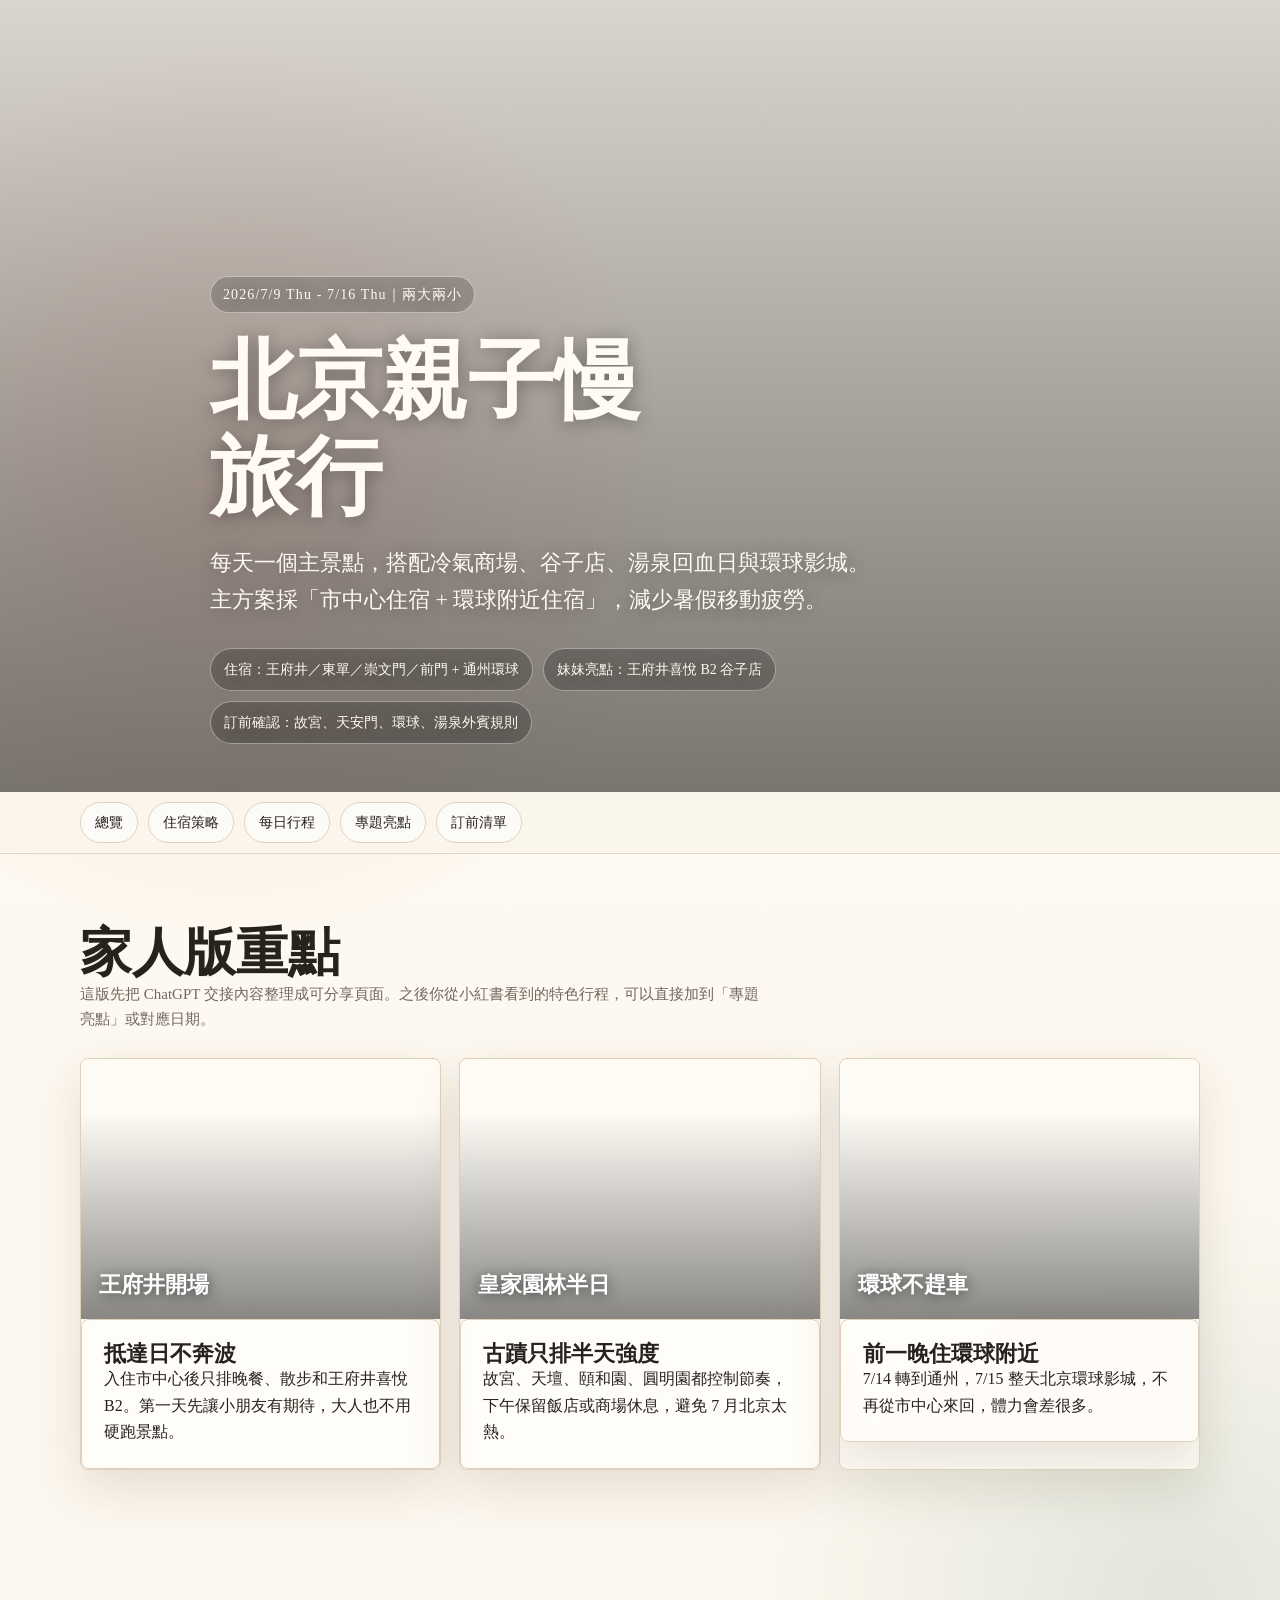
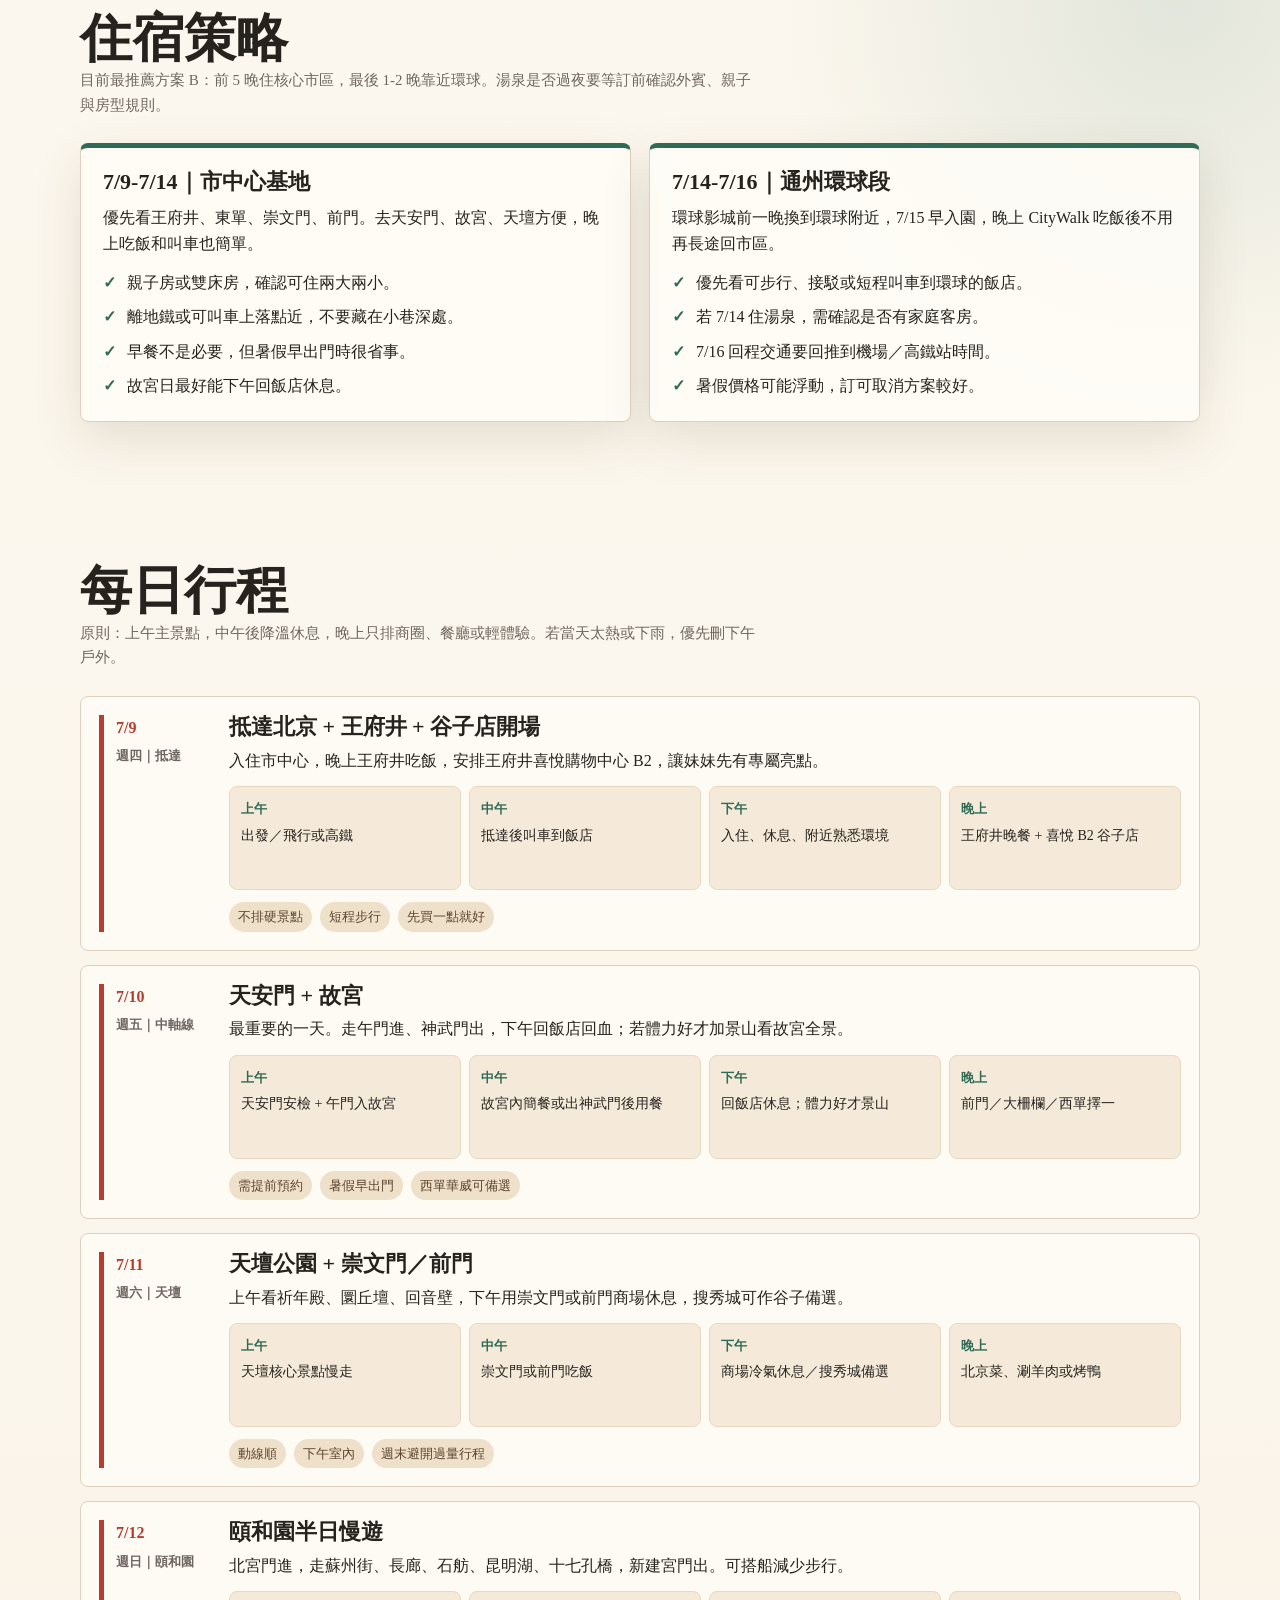
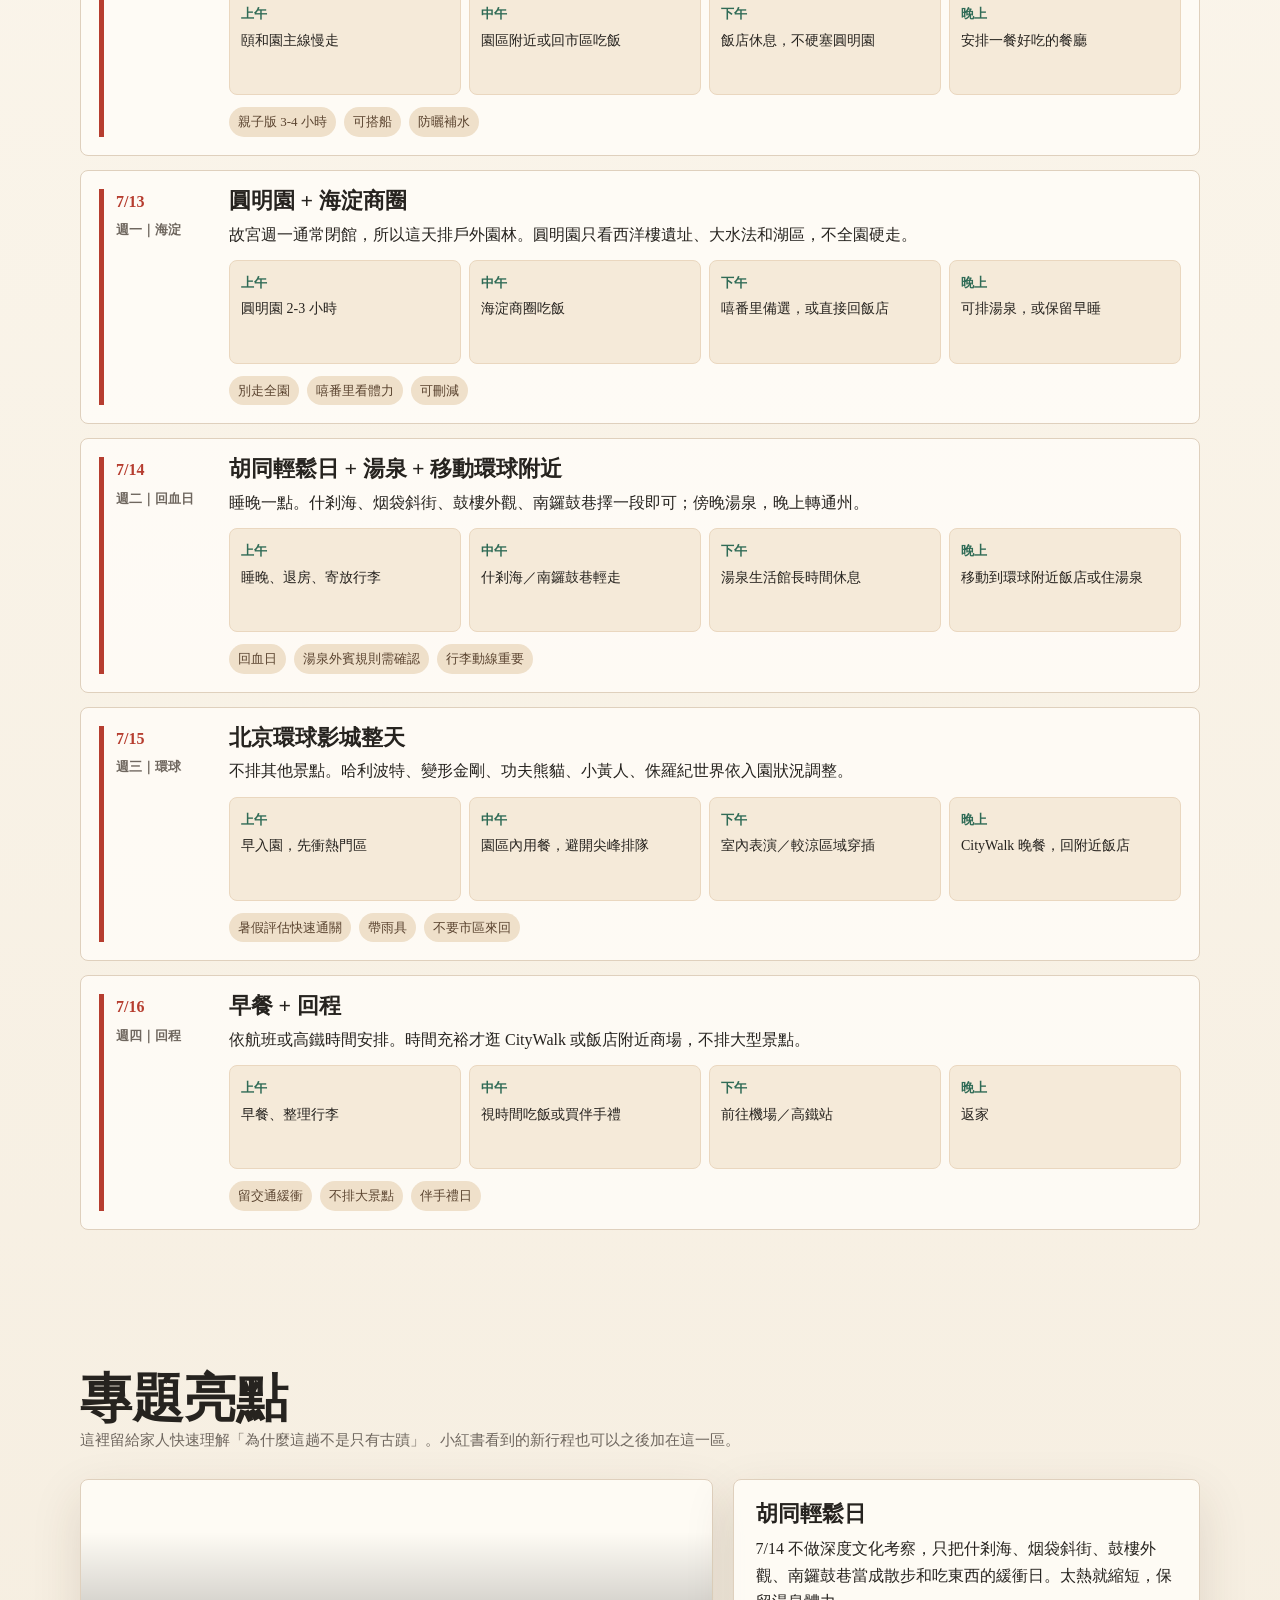
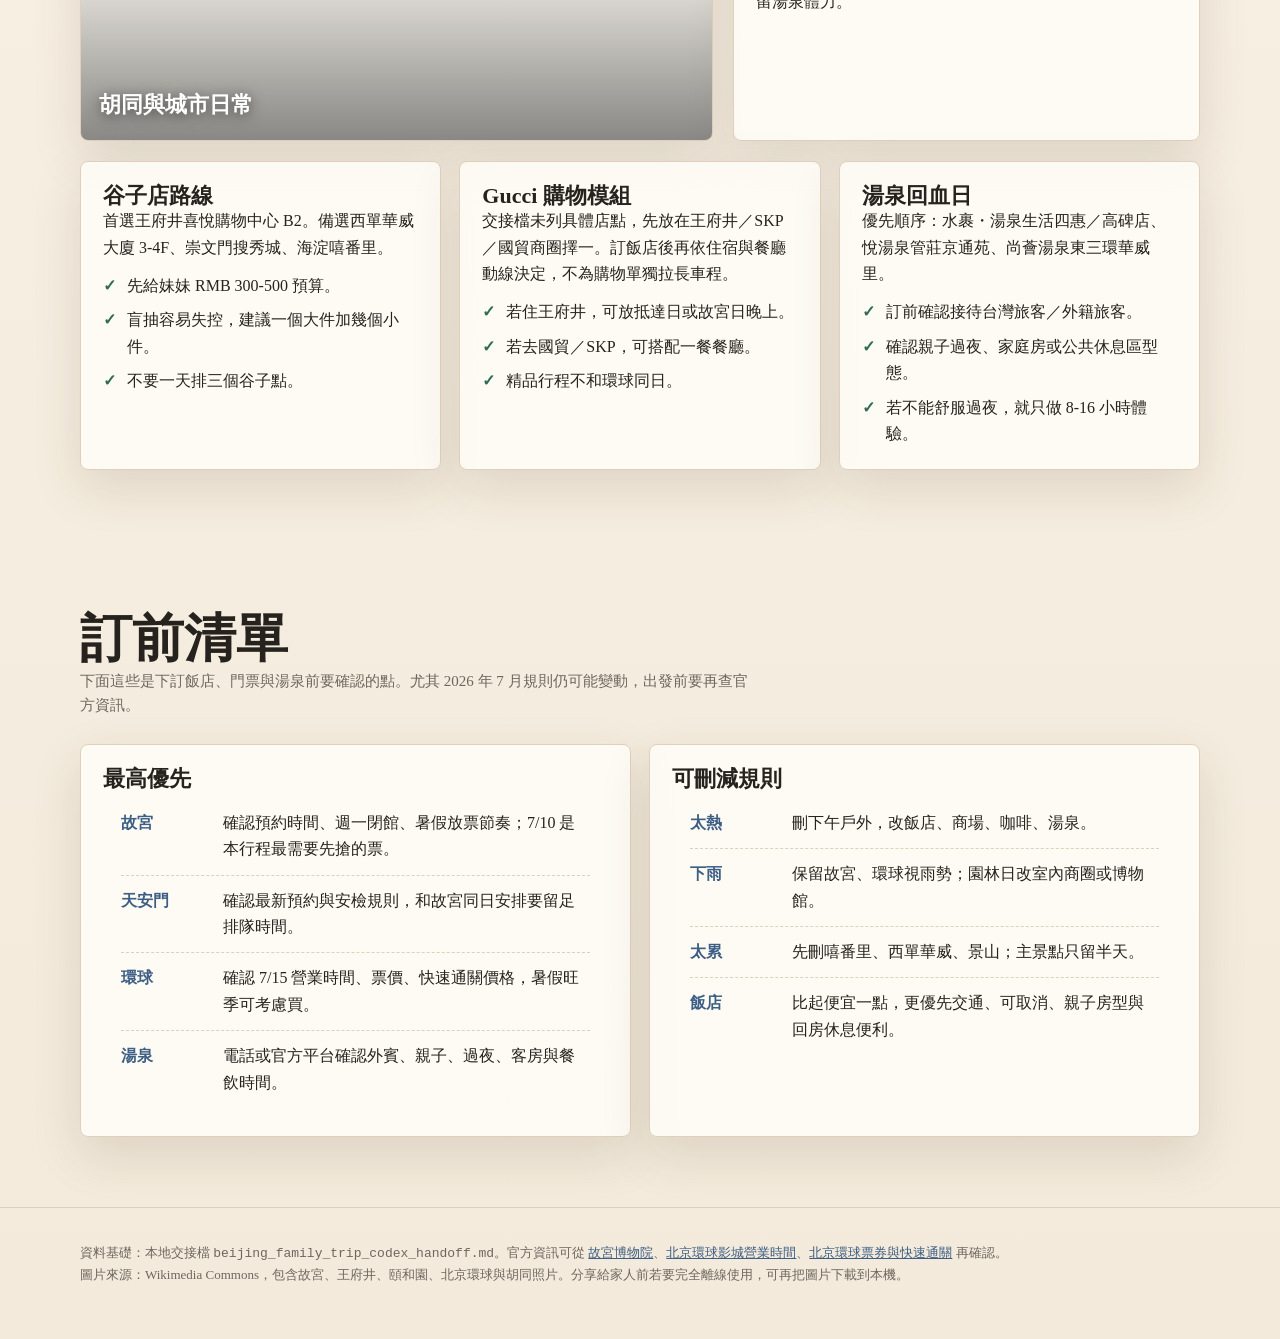
==== 2026-beijing-family-trip/index.html @ 8e4ca13a "Add Beijing family trip demo" ====
<!doctype html>
<html lang="zh-Hant">
<head>
  <meta charset="utf-8">
  <meta name="viewport" content="width=device-width, initial-scale=1">
  <title>2026 北京親子行程｜7/9-7/16</title>
  <style>
    :root {
      --ink: #26231f;
      --muted: #6f675f;
      --paper: #fbf6ec;
      --panel: #fffdf8;
      --line: #dfd0bd;
      --red: #b63d2f;
      --green: #2f6b56;
      --blue: #3d5f85;
      --gold: #b47a2c;
      --shadow: 0 18px 50px rgba(66, 45, 24, .13);
    }

    * { box-sizing: border-box; }
    html { scroll-behavior: smooth; }
    body {
      margin: 0;
      color: var(--ink);
      background:
        radial-gradient(circle at 18% 8%, rgba(182,61,47,.14), transparent 28rem),
        radial-gradient(circle at 92% 26%, rgba(47,107,86,.13), transparent 26rem),
        linear-gradient(180deg, #fffaf2 0%, var(--paper) 44%, #f3eadb 100%);
      font-family: "PingFang TC", "Noto Serif TC", "Songti TC", Georgia, serif;
      line-height: 1.65;
    }

    a { color: inherit; }
    .wrap { width: min(1120px, calc(100% - 32px)); margin: 0 auto; }

    header {
      min-height: 88vh;
      display: grid;
      align-items: end;
      padding: 28px 0 48px;
      background:
        linear-gradient(180deg, rgba(26,22,18,.16), rgba(26,22,18,.58)),
        url("https://upload.wikimedia.org/wikipedia/commons/9/91/Forbidden_City_%28146231977%29.jpeg") center/cover;
      color: #fffaf2;
    }

    nav {
      position: sticky;
      top: 0;
      z-index: 10;
      background: rgba(251, 246, 236, .9);
      backdrop-filter: blur(12px);
      border-bottom: 1px solid rgba(114, 92, 66, .2);
    }

    nav .wrap {
      display: flex;
      gap: 10px;
      overflow-x: auto;
      padding: 10px 0;
    }

    nav a {
      white-space: nowrap;
      text-decoration: none;
      border: 1px solid var(--line);
      border-radius: 999px;
      padding: 8px 14px;
      background: rgba(255,255,255,.56);
      font-size: 14px;
    }

    .hero {
      display: grid;
      gap: 20px;
      max-width: 860px;
      text-shadow: 0 2px 18px rgba(0,0,0,.35);
    }

    .eyebrow {
      width: fit-content;
      padding: 6px 12px;
      border: 1px solid rgba(255,255,255,.45);
      border-radius: 999px;
      background: rgba(0,0,0,.18);
      font-size: 14px;
      letter-spacing: .08em;
    }

    h1, h2, h3 { margin: 0; line-height: 1.12; letter-spacing: 0; }
    h1 { font-size: clamp(42px, 8vw, 86px); max-width: 10ch; }
    h2 { font-size: clamp(30px, 5vw, 52px); }
    h3 { font-size: 22px; }
    p { margin: 0; }

    .hero p { max-width: 670px; font-size: clamp(17px, 2vw, 22px); }
    .hero-meta {
      display: flex;
      flex-wrap: wrap;
      gap: 10px;
      margin-top: 10px;
    }

    .pill {
      display: inline-flex;
      align-items: center;
      gap: 7px;
      border: 1px solid rgba(255,255,255,.4);
      border-radius: 999px;
      padding: 9px 13px;
      background: rgba(0,0,0,.22);
      font-size: 14px;
    }

    section { padding: 70px 0; }
    .section-head {
      display: grid;
      grid-template-columns: 1fr auto;
      gap: 20px;
      align-items: end;
      margin-bottom: 26px;
    }

    .note {
      color: var(--muted);
      max-width: 680px;
      font-size: 15px;
    }

    .grid { display: grid; gap: 18px; }
    .grid.two { grid-template-columns: repeat(2, minmax(0, 1fr)); }
    .grid.three { grid-template-columns: repeat(3, minmax(0, 1fr)); }

    .card {
      background: rgba(255,253,248,.88);
      border: 1px solid var(--line);
      border-radius: 8px;
      box-shadow: var(--shadow);
      overflow: hidden;
    }

    .card.pad { padding: 22px; }
    .photo {
      min-height: 260px;
      background-size: cover;
      background-position: center;
      position: relative;
    }

    .photo::after {
      content: "";
      position: absolute;
      inset: 0;
      background: linear-gradient(180deg, transparent 20%, rgba(0,0,0,.46));
    }

    .photo span {
      position: absolute;
      z-index: 1;
      left: 18px;
      bottom: 16px;
      color: white;
      font-weight: 700;
      font-size: 22px;
      text-shadow: 0 2px 14px rgba(0,0,0,.55);
    }

    .route {
      display: grid;
      gap: 14px;
      counter-reset: day;
    }

    .day {
      display: grid;
      grid-template-columns: 112px 1fr;
      gap: 18px;
      padding: 18px;
      border: 1px solid var(--line);
      border-radius: 8px;
      background: rgba(255,253,248,.82);
    }

    .date {
      border-left: 5px solid var(--red);
      padding-left: 12px;
      font-weight: 800;
      color: var(--red);
    }

    .date small {
      display: block;
      color: var(--muted);
      font-weight: 600;
      margin-top: 4px;
    }

    .day h3 { margin-bottom: 8px; }
    .slots {
      display: grid;
      grid-template-columns: repeat(4, minmax(0, 1fr));
      gap: 8px;
      margin-top: 12px;
    }

    .slot {
      min-height: 104px;
      padding: 11px;
      border-radius: 8px;
      background: #f5ead9;
      border: 1px solid #ead7bf;
      font-size: 14px;
    }

    .slot b {
      display: block;
      color: var(--green);
      margin-bottom: 4px;
      font-size: 13px;
    }

    .tagline {
      display: flex;
      flex-wrap: wrap;
      gap: 8px;
      margin-top: 12px;
    }

    .tag {
      border-radius: 999px;
      padding: 4px 9px;
      background: #efe0ca;
      color: #5b4430;
      font-size: 13px;
    }

    .stay {
      border-top: 5px solid var(--green);
    }

    .stay h3, .focus h3 { margin-bottom: 10px; }
    .checklist {
      list-style: none;
      padding: 0;
      margin: 12px 0 0;
      display: grid;
      gap: 8px;
    }

    .checklist li {
      padding-left: 24px;
      position: relative;
    }

    .checklist li::before {
      content: "✓";
      position: absolute;
      left: 0;
      color: var(--green);
      font-weight: 900;
    }

    .focus {
      display: grid;
      grid-template-columns: 1.15fr .85fr;
      gap: 20px;
      align-items: stretch;
      margin-bottom: 20px;
    }

    .focus .card { min-height: 100%; }
    .mini-map {
      display: grid;
      gap: 12px;
      padding: 18px;
    }

    .line {
      display: grid;
      grid-template-columns: 90px 1fr;
      gap: 12px;
      align-items: start;
      border-bottom: 1px dashed var(--line);
      padding-bottom: 12px;
    }

    .line:last-child { border-bottom: 0; padding-bottom: 0; }
    .line b { color: var(--blue); }

    .sources {
      font-size: 13px;
      color: var(--muted);
    }

    .sources a { color: var(--blue); }

    footer {
      padding: 34px 0 54px;
      border-top: 1px solid var(--line);
      color: var(--muted);
      font-size: 14px;
    }

    @media (max-width: 860px) {
      header { min-height: 76vh; }
      .section-head, .grid.two, .grid.three, .focus { grid-template-columns: 1fr; }
      .day { grid-template-columns: 1fr; }
      .slots { grid-template-columns: repeat(2, minmax(0, 1fr)); }
    }

    @media (max-width: 520px) {
      .wrap { width: min(100% - 22px, 1120px); }
      section { padding: 48px 0; }
      .slots { grid-template-columns: 1fr; }
      .photo { min-height: 210px; }
    }

    @media print {
      nav { display: none; }
      header { min-height: auto; padding: 46px 0; color: var(--ink); background: none; }
      .hero { text-shadow: none; }
      .pill, .eyebrow { color: var(--ink); background: transparent; border-color: var(--line); }
      .card, .day { box-shadow: none; break-inside: avoid; }
      section { padding: 26px 0; }
    }
  </style>
</head>
<body>
  <header>
    <div class="wrap hero">
      <div class="eyebrow">2026/7/9 Thu - 7/16 Thu｜兩大兩小</div>
      <h1>北京親子慢旅行</h1>
      <p>每天一個主景點，搭配冷氣商場、谷子店、湯泉回血日與環球影城。主方案採「市中心住宿 + 環球附近住宿」，減少暑假移動疲勞。</p>
      <div class="hero-meta">
        <span class="pill">住宿：王府井／東單／崇文門／前門 + 通州環球</span>
        <span class="pill">妹妹亮點：王府井喜悅 B2 谷子店</span>
        <span class="pill">訂前確認：故宮、天安門、環球、湯泉外賓規則</span>
      </div>
    </div>
  </header>

  <nav>
    <div class="wrap">
      <a href="#overview">總覽</a>
      <a href="#hotel">住宿策略</a>
      <a href="#route">每日行程</a>
      <a href="#themes">專題亮點</a>
      <a href="#booking">訂前清單</a>
    </div>
  </nav>

  <main>
    <section id="overview">
      <div class="wrap">
        <div class="section-head">
          <div>
            <h2>家人版重點</h2>
            <p class="note">這版先把 ChatGPT 交接內容整理成可分享頁面。之後你從小紅書看到的特色行程，可以直接加到「專題亮點」或對應日期。</p>
          </div>
        </div>
        <div class="grid three">
          <article class="card">
            <div class="photo" style="background-image:url('https://upload.wikimedia.org/wikipedia/commons/2/28/Wangfujing_street%2C_Beijing.JPG')"><span>王府井開場</span></div>
            <div class="card pad">
              <h3>抵達日不奔波</h3>
              <p>入住市中心後只排晚餐、散步和王府井喜悅 B2。第一天先讓小朋友有期待，大人也不用硬跑景點。</p>
            </div>
          </article>
          <article class="card">
            <div class="photo" style="background-image:url('https://upload.wikimedia.org/wikipedia/commons/d/db/Longevity_Hill_of_the_Summer_Palace.jpg')"><span>皇家園林半日</span></div>
            <div class="card pad">
              <h3>古蹟只排半天強度</h3>
              <p>故宮、天壇、頤和園、圓明園都控制節奏，下午保留飯店或商場休息，避免 7 月北京太熱。</p>
            </div>
          </article>
          <article class="card">
            <div class="photo" style="background-image:url('https://upload.wikimedia.org/wikipedia/commons/7/72/Entrance_of_Universal_Studios_Beijing_%2820210907121707%29.jpg')"><span>環球不趕車</span></div>
            <div class="card pad">
              <h3>前一晚住環球附近</h3>
              <p>7/14 轉到通州，7/15 整天北京環球影城，不再從市中心來回，體力會差很多。</p>
            </div>
          </article>
        </div>
      </div>
    </section>

    <section id="hotel">
      <div class="wrap">
        <div class="section-head">
          <div>
            <h2>住宿策略</h2>
            <p class="note">目前最推薦方案 B：前 5 晚住核心市區，最後 1-2 晚靠近環球。湯泉是否過夜要等訂前確認外賓、親子與房型規則。</p>
          </div>
        </div>
        <div class="grid two">
          <article class="card pad stay">
            <h3>7/9-7/14｜市中心基地</h3>
            <p>優先看王府井、東單、崇文門、前門。去天安門、故宮、天壇方便，晚上吃飯和叫車也簡單。</p>
            <ul class="checklist">
              <li>親子房或雙床房，確認可住兩大兩小。</li>
              <li>離地鐵或可叫車上落點近，不要藏在小巷深處。</li>
              <li>早餐不是必要，但暑假早出門時很省事。</li>
              <li>故宮日最好能下午回飯店休息。</li>
            </ul>
          </article>
          <article class="card pad stay">
            <h3>7/14-7/16｜通州環球段</h3>
            <p>環球影城前一晚換到環球附近，7/15 早入園，晚上 CityWalk 吃飯後不用再長途回市區。</p>
            <ul class="checklist">
              <li>優先看可步行、接駁或短程叫車到環球的飯店。</li>
              <li>若 7/14 住湯泉，需確認是否有家庭客房。</li>
              <li>7/16 回程交通要回推到機場／高鐵站時間。</li>
              <li>暑假價格可能浮動，訂可取消方案較好。</li>
            </ul>
          </article>
        </div>
      </div>
    </section>

    <section id="route">
      <div class="wrap">
        <div class="section-head">
          <div>
            <h2>每日行程</h2>
            <p class="note">原則：上午主景點，中午後降溫休息，晚上只排商圈、餐廳或輕體驗。若當天太熱或下雨，優先刪下午戶外。</p>
          </div>
        </div>
        <div class="route">
          <article class="day">
            <div class="date">7/9<small>週四｜抵達</small></div>
            <div>
              <h3>抵達北京 + 王府井 + 谷子店開場</h3>
              <p>入住市中心，晚上王府井吃飯，安排王府井喜悅購物中心 B2，讓妹妹先有專屬亮點。</p>
              <div class="slots">
                <div class="slot"><b>上午</b>出發／飛行或高鐵</div>
                <div class="slot"><b>中午</b>抵達後叫車到飯店</div>
                <div class="slot"><b>下午</b>入住、休息、附近熟悉環境</div>
                <div class="slot"><b>晚上</b>王府井晚餐 + 喜悅 B2 谷子店</div>
              </div>
              <div class="tagline"><span class="tag">不排硬景點</span><span class="tag">短程步行</span><span class="tag">先買一點就好</span></div>
            </div>
          </article>

          <article class="day">
            <div class="date">7/10<small>週五｜中軸線</small></div>
            <div>
              <h3>天安門 + 故宮</h3>
              <p>最重要的一天。走午門進、神武門出，下午回飯店回血；若體力好才加景山看故宮全景。</p>
              <div class="slots">
                <div class="slot"><b>上午</b>天安門安檢 + 午門入故宮</div>
                <div class="slot"><b>中午</b>故宮內簡餐或出神武門後用餐</div>
                <div class="slot"><b>下午</b>回飯店休息；體力好才景山</div>
                <div class="slot"><b>晚上</b>前門／大柵欄／西單擇一</div>
              </div>
              <div class="tagline"><span class="tag">需提前預約</span><span class="tag">暑假早出門</span><span class="tag">西單華威可備選</span></div>
            </div>
          </article>

          <article class="day">
            <div class="date">7/11<small>週六｜天壇</small></div>
            <div>
              <h3>天壇公園 + 崇文門／前門</h3>
              <p>上午看祈年殿、圜丘壇、回音壁，下午用崇文門或前門商場休息，搜秀城可作谷子備選。</p>
              <div class="slots">
                <div class="slot"><b>上午</b>天壇核心景點慢走</div>
                <div class="slot"><b>中午</b>崇文門或前門吃飯</div>
                <div class="slot"><b>下午</b>商場冷氣休息／搜秀城備選</div>
                <div class="slot"><b>晚上</b>北京菜、涮羊肉或烤鴨</div>
              </div>
              <div class="tagline"><span class="tag">動線順</span><span class="tag">下午室內</span><span class="tag">週末避開過量行程</span></div>
            </div>
          </article>

          <article class="day">
            <div class="date">7/12<small>週日｜頤和園</small></div>
            <div>
              <h3>頤和園半日慢遊</h3>
              <p>北宮門進，走蘇州街、長廊、石舫、昆明湖、十七孔橋，新建宮門出。可搭船減少步行。</p>
              <div class="slots">
                <div class="slot"><b>上午</b>頤和園主線慢走</div>
                <div class="slot"><b>中午</b>園區附近或回市區吃飯</div>
                <div class="slot"><b>下午</b>飯店休息，不硬塞圓明園</div>
                <div class="slot"><b>晚上</b>安排一餐好吃的餐廳</div>
              </div>
              <div class="tagline"><span class="tag">親子版 3-4 小時</span><span class="tag">可搭船</span><span class="tag">防曬補水</span></div>
            </div>
          </article>

          <article class="day">
            <div class="date">7/13<small>週一｜海淀</small></div>
            <div>
              <h3>圓明園 + 海淀商圈</h3>
              <p>故宮週一通常閉館，所以這天排戶外園林。圓明園只看西洋樓遺址、大水法和湖區，不全園硬走。</p>
              <div class="slots">
                <div class="slot"><b>上午</b>圓明園 2-3 小時</div>
                <div class="slot"><b>中午</b>海淀商圈吃飯</div>
                <div class="slot"><b>下午</b>嘻番里備選，或直接回飯店</div>
                <div class="slot"><b>晚上</b>可排湯泉，或保留早睡</div>
              </div>
              <div class="tagline"><span class="tag">別走全園</span><span class="tag">嘻番里看體力</span><span class="tag">可刪減</span></div>
            </div>
          </article>

          <article class="day">
            <div class="date">7/14<small>週二｜回血日</small></div>
            <div>
              <h3>胡同輕鬆日 + 湯泉 + 移動環球附近</h3>
              <p>睡晚一點。什剎海、烟袋斜街、鼓樓外觀、南鑼鼓巷擇一段即可；傍晚湯泉，晚上轉通州。</p>
              <div class="slots">
                <div class="slot"><b>上午</b>睡晚、退房、寄放行李</div>
                <div class="slot"><b>中午</b>什剎海／南鑼鼓巷輕走</div>
                <div class="slot"><b>下午</b>湯泉生活館長時間休息</div>
                <div class="slot"><b>晚上</b>移動到環球附近飯店或住湯泉</div>
              </div>
              <div class="tagline"><span class="tag">回血日</span><span class="tag">湯泉外賓規則需確認</span><span class="tag">行李動線重要</span></div>
            </div>
          </article>

          <article class="day">
            <div class="date">7/15<small>週三｜環球</small></div>
            <div>
              <h3>北京環球影城整天</h3>
              <p>不排其他景點。哈利波特、變形金剛、功夫熊貓、小黃人、侏羅紀世界依入園狀況調整。</p>
              <div class="slots">
                <div class="slot"><b>上午</b>早入園，先衝熱門區</div>
                <div class="slot"><b>中午</b>園區內用餐，避開尖峰排隊</div>
                <div class="slot"><b>下午</b>室內表演／較涼區域穿插</div>
                <div class="slot"><b>晚上</b>CityWalk 晚餐，回附近飯店</div>
              </div>
              <div class="tagline"><span class="tag">暑假評估快速通關</span><span class="tag">帶雨具</span><span class="tag">不要市區來回</span></div>
            </div>
          </article>

          <article class="day">
            <div class="date">7/16<small>週四｜回程</small></div>
            <div>
              <h3>早餐 + 回程</h3>
              <p>依航班或高鐵時間安排。時間充裕才逛 CityWalk 或飯店附近商場，不排大型景點。</p>
              <div class="slots">
                <div class="slot"><b>上午</b>早餐、整理行李</div>
                <div class="slot"><b>中午</b>視時間吃飯或買伴手禮</div>
                <div class="slot"><b>下午</b>前往機場／高鐵站</div>
                <div class="slot"><b>晚上</b>返家</div>
              </div>
              <div class="tagline"><span class="tag">留交通緩衝</span><span class="tag">不排大景點</span><span class="tag">伴手禮日</span></div>
            </div>
          </article>
        </div>
      </div>
    </section>

    <section id="themes">
      <div class="wrap">
        <div class="section-head">
          <div>
            <h2>專題亮點</h2>
            <p class="note">這裡留給家人快速理解「為什麼這趟不是只有古蹟」。小紅書看到的新行程也可以之後加在這一區。</p>
          </div>
        </div>

        <div class="focus">
          <article class="card">
            <div class="photo" style="background-image:url('https://upload.wikimedia.org/wikipedia/commons/3/3e/Beijing_hutong_area_5.jpg')"><span>胡同與城市日常</span></div>
          </article>
          <article class="card pad">
            <h3>胡同輕鬆日</h3>
            <p>7/14 不做深度文化考察，只把什剎海、烟袋斜街、鼓樓外觀、南鑼鼓巷當成散步和吃東西的緩衝日。太熱就縮短，保留湯泉體力。</p>
          </article>
        </div>

        <div class="grid three">
          <article class="card pad">
            <h3>谷子店路線</h3>
            <p>首選王府井喜悅購物中心 B2。備選西單華威大廈 3-4F、崇文門搜秀城、海淀嘻番里。</p>
            <ul class="checklist">
              <li>先給妹妹 RMB 300-500 預算。</li>
              <li>盲抽容易失控，建議一個大件加幾個小件。</li>
              <li>不要一天排三個谷子點。</li>
            </ul>
          </article>
          <article class="card pad">
            <h3>Gucci 購物模組</h3>
            <p>交接檔未列具體店點，先放在王府井／SKP／國貿商圈擇一。訂飯店後再依住宿與餐廳動線決定，不為購物單獨拉長車程。</p>
            <ul class="checklist">
              <li>若住王府井，可放抵達日或故宮日晚上。</li>
              <li>若去國貿／SKP，可搭配一餐餐廳。</li>
              <li>精品行程不和環球同日。</li>
            </ul>
          </article>
          <article class="card pad">
            <h3>湯泉回血日</h3>
            <p>優先順序：水裹・湯泉生活四惠／高碑店、悅湯泉管莊京通苑、尚薈湯泉東三環華威里。</p>
            <ul class="checklist">
              <li>訂前確認接待台灣旅客／外籍旅客。</li>
              <li>確認親子過夜、家庭房或公共休息區型態。</li>
              <li>若不能舒服過夜，就只做 8-16 小時體驗。</li>
            </ul>
          </article>
        </div>
      </div>
    </section>

    <section id="booking">
      <div class="wrap">
        <div class="section-head">
          <div>
            <h2>訂前清單</h2>
            <p class="note">下面這些是下訂飯店、門票與湯泉前要確認的點。尤其 2026 年 7 月規則仍可能變動，出發前要再查官方資訊。</p>
          </div>
        </div>
        <div class="grid two">
          <article class="card pad">
            <h3>最高優先</h3>
            <div class="mini-map">
              <div class="line"><b>故宮</b><span>確認預約時間、週一閉館、暑假放票節奏；7/10 是本行程最需要先搶的票。</span></div>
              <div class="line"><b>天安門</b><span>確認最新預約與安檢規則，和故宮同日安排要留足排隊時間。</span></div>
              <div class="line"><b>環球</b><span>確認 7/15 營業時間、票價、快速通關價格，暑假旺季可考慮買。</span></div>
              <div class="line"><b>湯泉</b><span>電話或官方平台確認外賓、親子、過夜、客房與餐飲時間。</span></div>
            </div>
          </article>
          <article class="card pad">
            <h3>可刪減規則</h3>
            <div class="mini-map">
              <div class="line"><b>太熱</b><span>刪下午戶外，改飯店、商場、咖啡、湯泉。</span></div>
              <div class="line"><b>下雨</b><span>保留故宮、環球視雨勢；園林日改室內商圈或博物館。</span></div>
              <div class="line"><b>太累</b><span>先刪嘻番里、西單華威、景山；主景點只留半天。</span></div>
              <div class="line"><b>飯店</b><span>比起便宜一點，更優先交通、可取消、親子房型與回房休息便利。</span></div>
            </div>
          </article>
        </div>
      </div>
    </section>
  </main>

  <footer>
    <div class="wrap sources">
      <p>資料基礎：本地交接檔 <code>beijing_family_trip_codex_handoff.md</code>。官方資訊可從 <a href="https://intl.dpm.org.cn/index.html?l=en">故宮博物院</a>、<a href="https://www.universalbeijingresort.com/en/park-schedule">北京環球影城營業時間</a>、<a href="https://www.universalbeijingresort.com/en/tickets-offers">北京環球票券與快速通關</a> 再確認。</p>
      <p>圖片來源：Wikimedia Commons，包含故宮、王府井、頤和園、北京環球與胡同照片。分享給家人前若要完全離線使用，可再把圖片下載到本機。</p>
    </div>
  </footer>
</body>
</html>
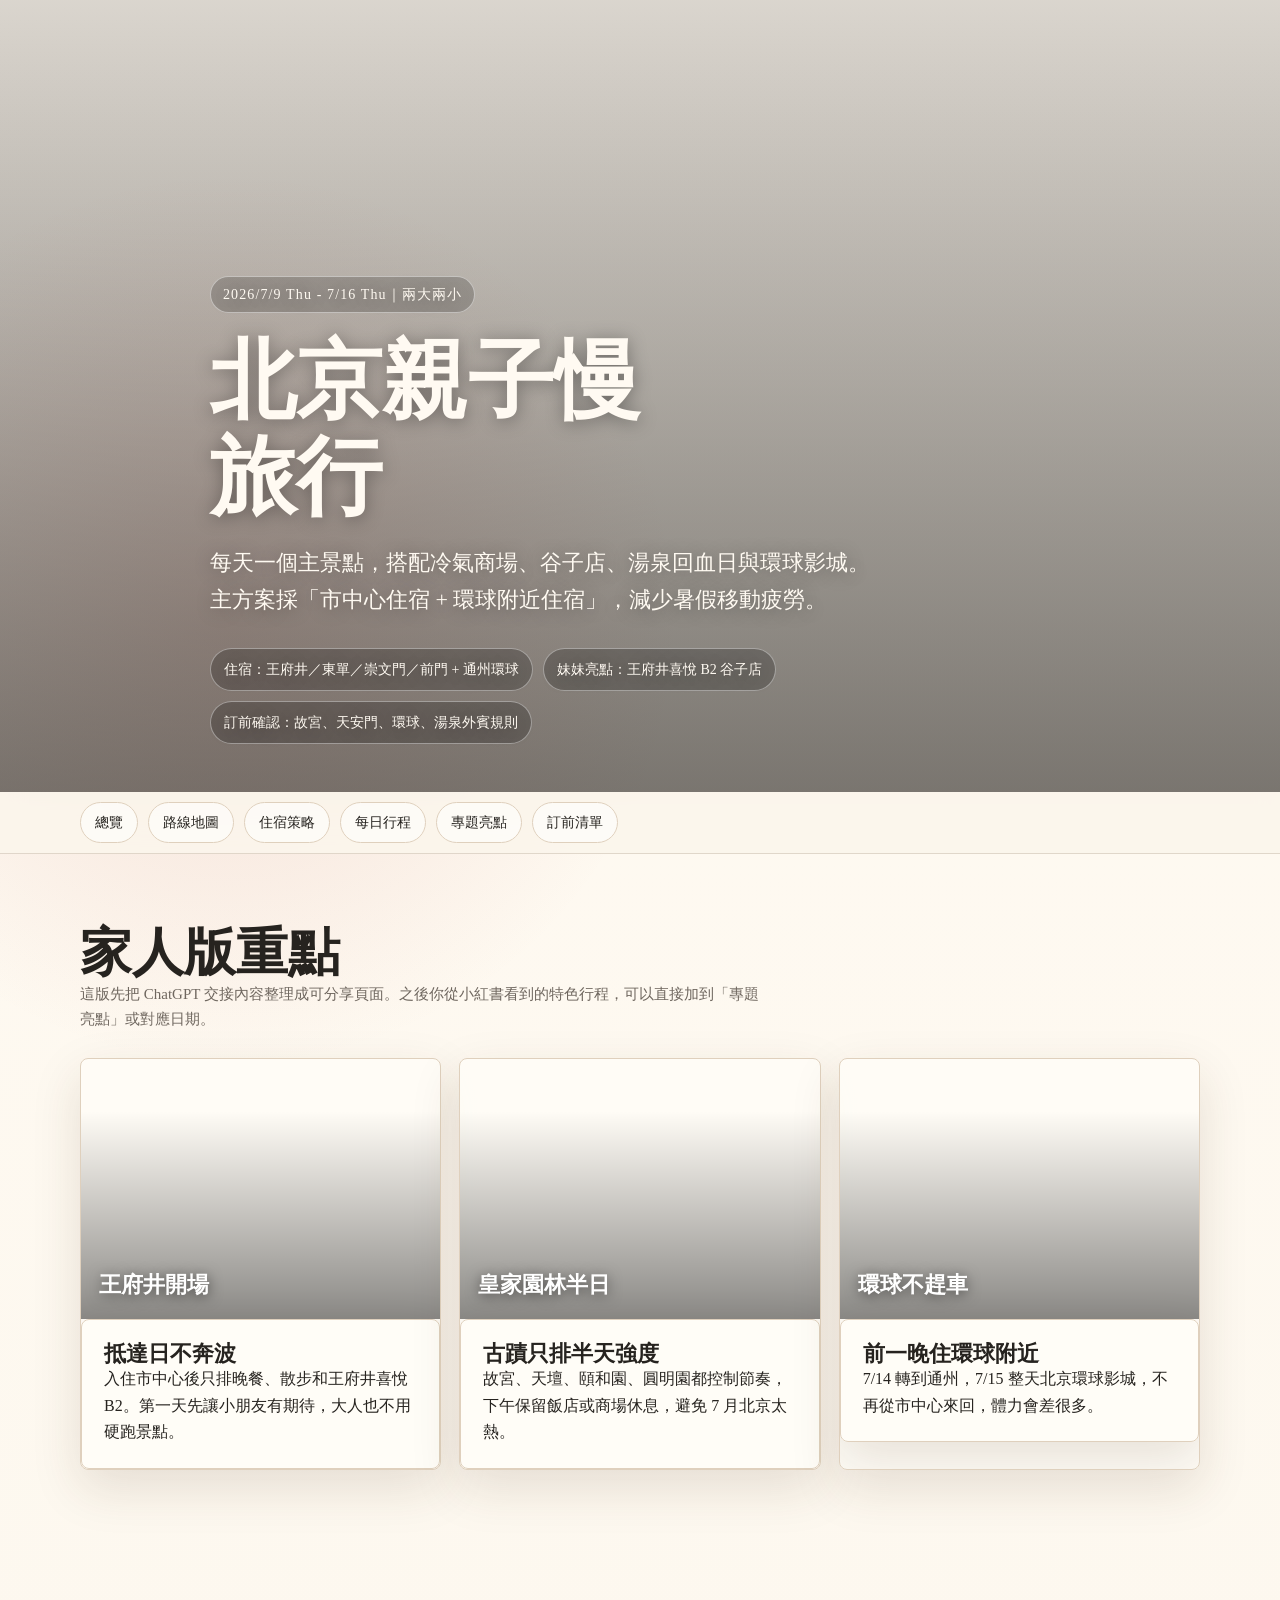
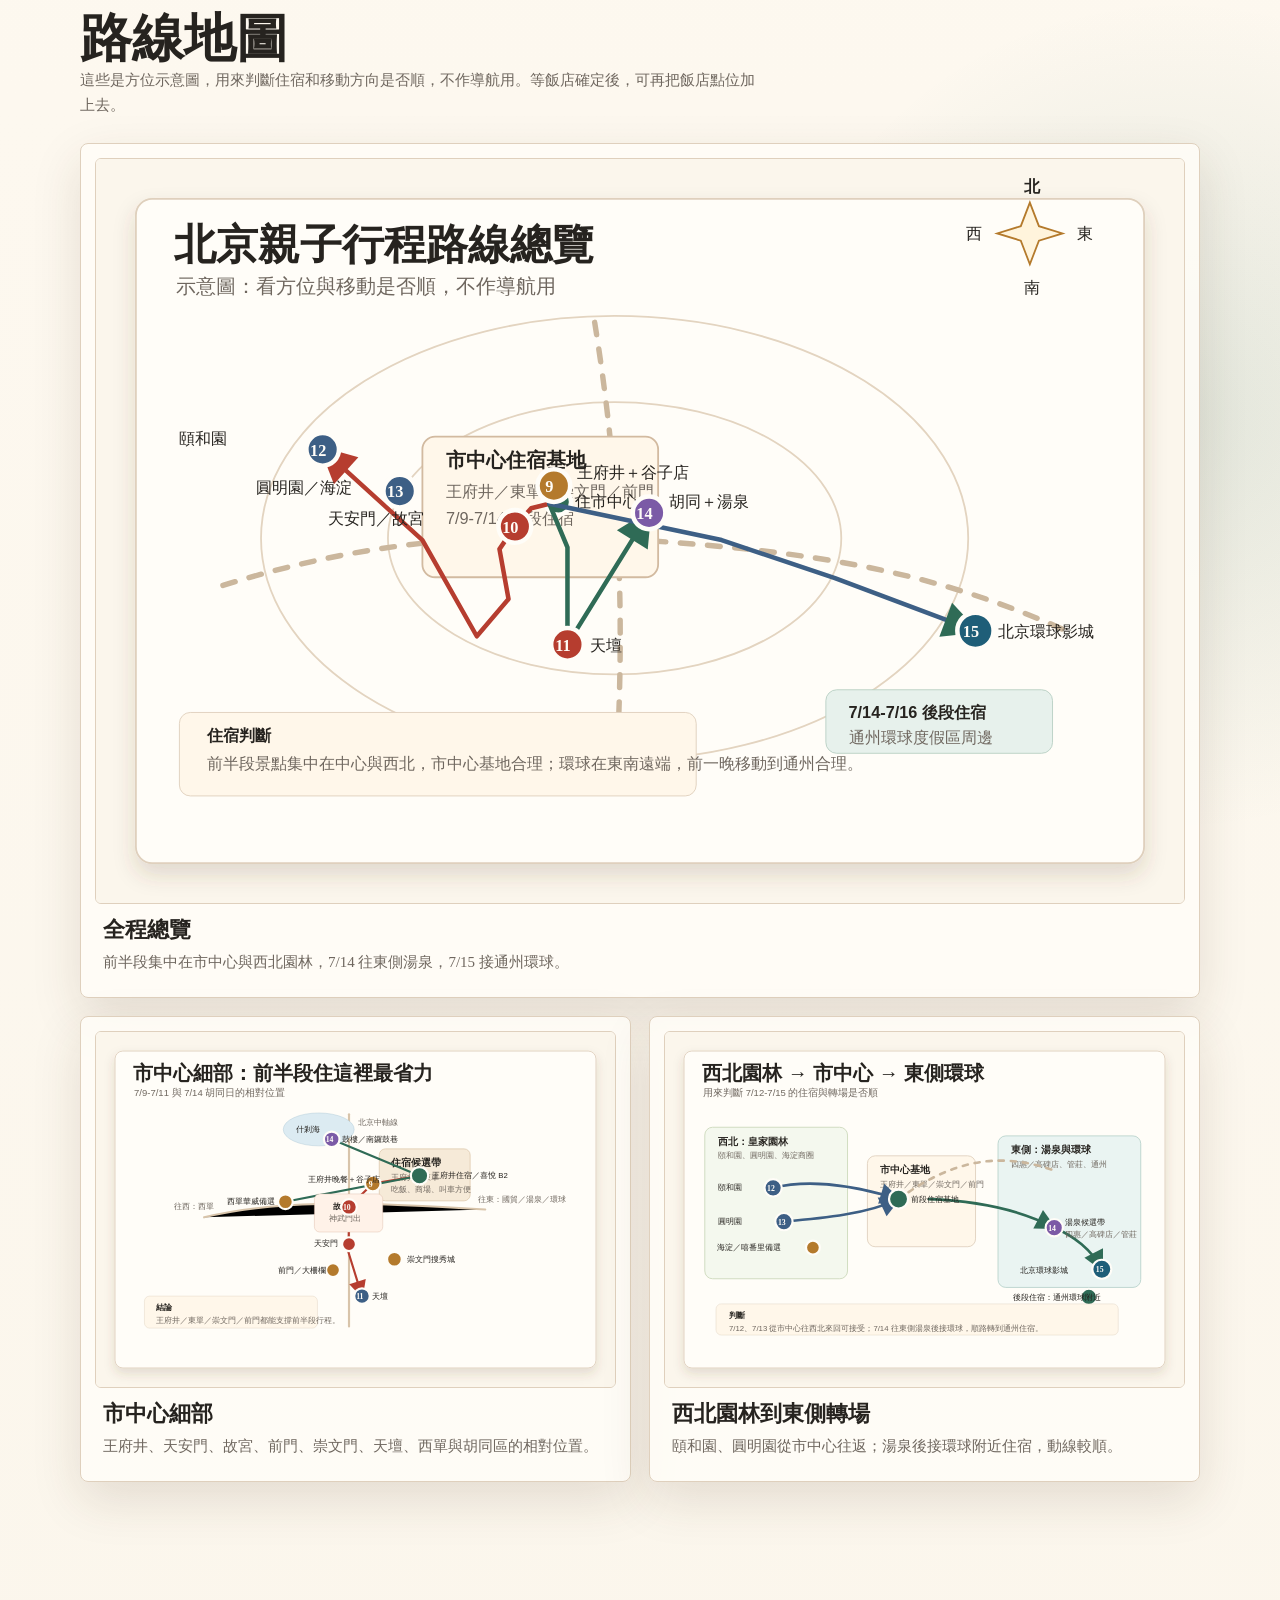
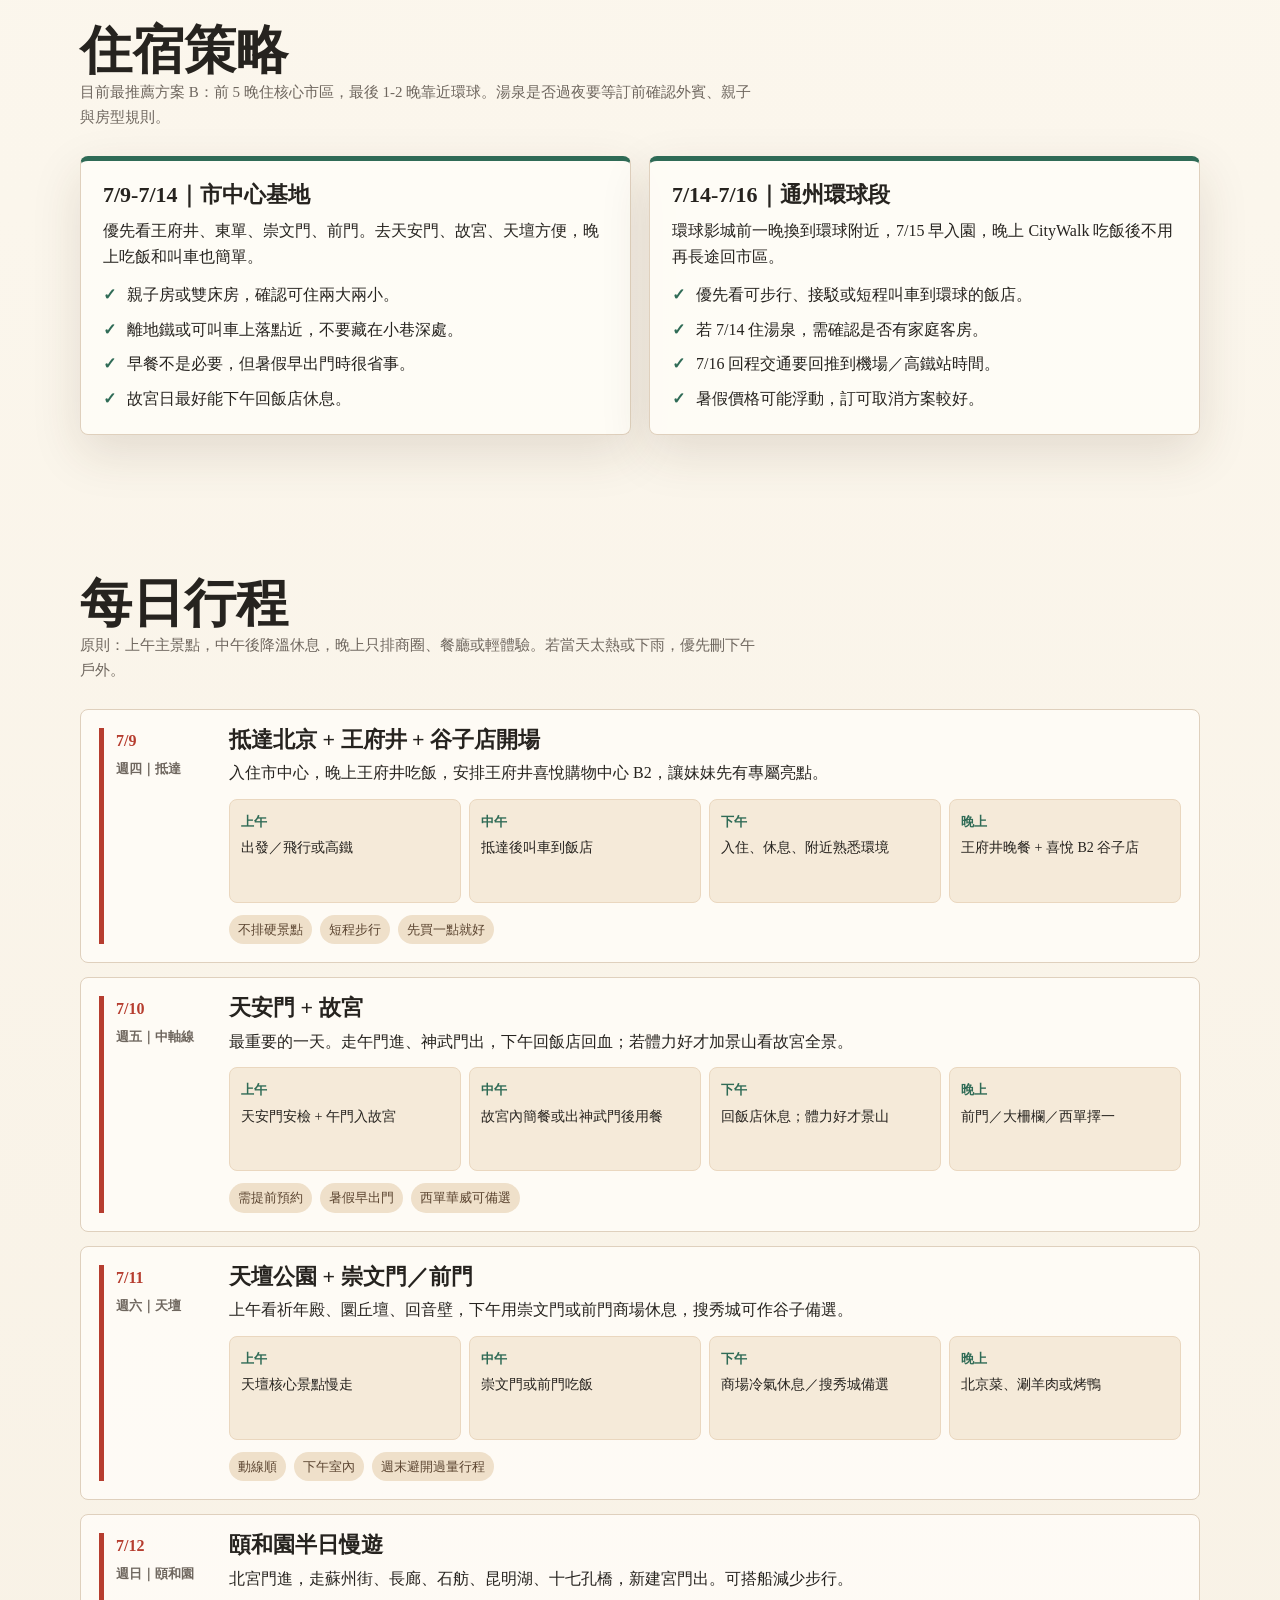
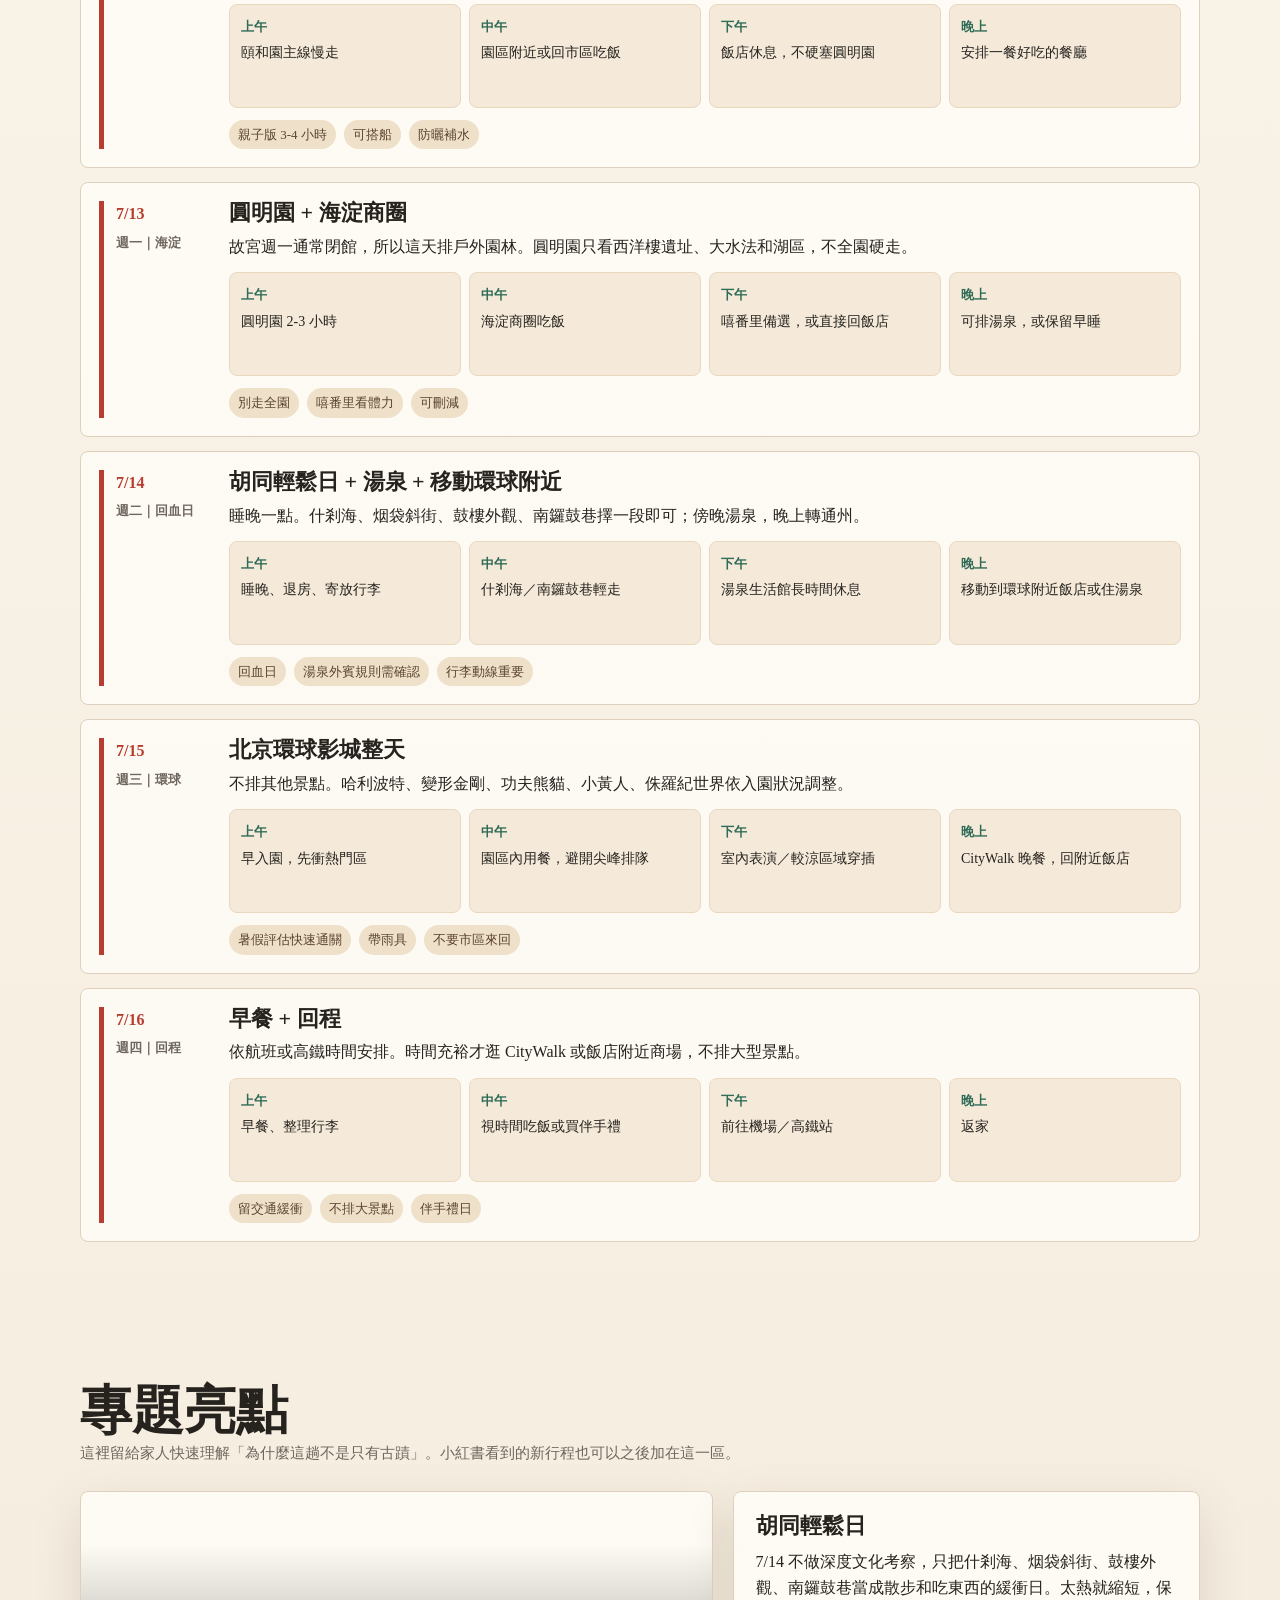
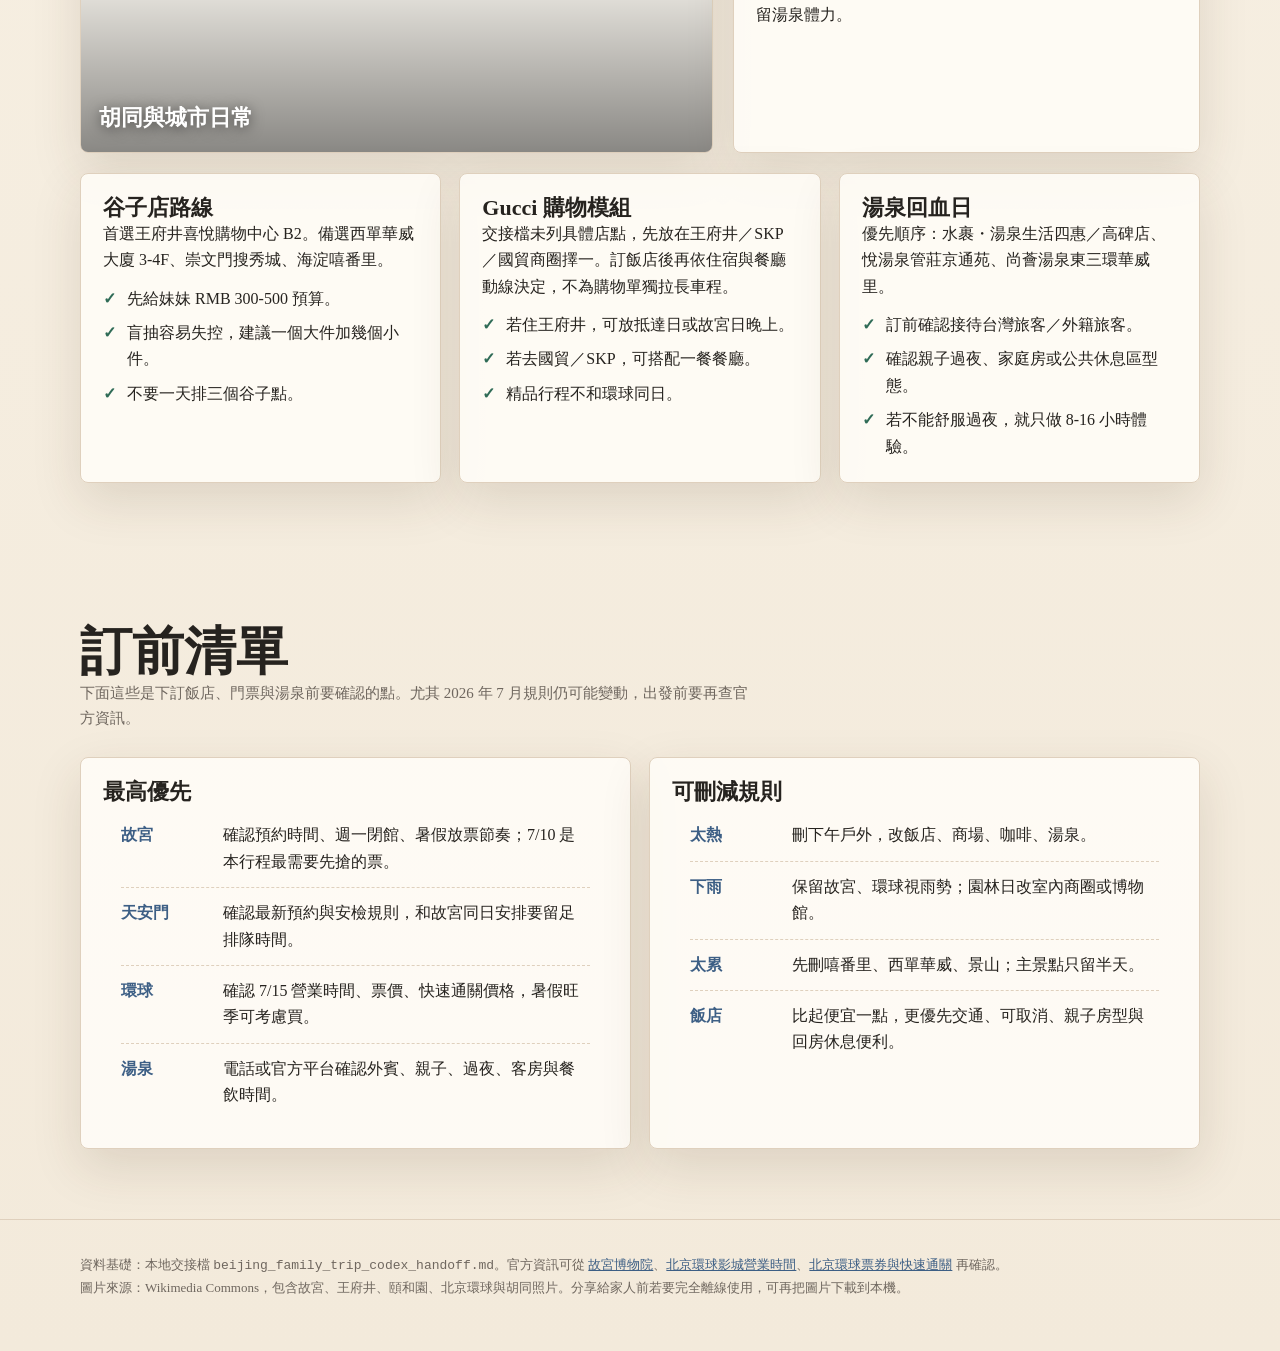
==== commit 261617bc: "Add Beijing route maps" ====
--- a/2026-beijing-family-trip/index.html
+++ b/2026-beijing-family-trip/index.html
@@ -295,6 +295,29 @@
 
     .sources a { color: var(--blue); }
 
+    .map-card {
+      padding: 14px;
+    }
+
+    .map-card img {
+      display: block;
+      width: 100%;
+      height: auto;
+      border-radius: 6px;
+      border: 1px solid var(--line);
+      background: #fffdf8;
+    }
+
+    .map-card h3 {
+      margin: 14px 8px 8px;
+    }
+
+    .map-card p {
+      margin: 0 8px 8px;
+      color: var(--muted);
+      font-size: 15px;
+    }
+
     footer {
       padding: 34px 0 54px;
       border-top: 1px solid var(--line);
@@ -343,6 +366,7 @@
   <nav>
     <div class="wrap">
       <a href="#overview">總覽</a>
+      <a href="#maps">路線地圖</a>
       <a href="#hotel">住宿策略</a>
       <a href="#route">每日行程</a>
       <a href="#themes">專題亮點</a>
@@ -381,6 +405,36 @@
               <p>7/14 轉到通州，7/15 整天北京環球影城，不再從市中心來回，體力會差很多。</p>
             </div>
           </article>
+        </div>
+      </div>
+    </section>
+
+    <section id="maps">
+      <div class="wrap">
+        <div class="section-head">
+          <div>
+            <h2>路線地圖</h2>
+            <p class="note">這些是方位示意圖，用來判斷住宿和移動方向是否順，不作導航用。等飯店確定後，可再把飯店點位加上去。</p>
+          </div>
+        </div>
+        <div class="grid">
+          <article class="card map-card">
+            <img src="./assets/beijing-route-overview.svg" alt="北京親子行程全程方位總覽">
+            <h3>全程總覽</h3>
+            <p>前半段集中在市中心與西北園林，7/14 往東側湯泉，7/15 接通州環球。</p>
+          </article>
+          <div class="grid two">
+            <article class="card map-card">
+              <img src="./assets/beijing-city-center-map.svg" alt="北京行程市中心細部示意圖">
+              <h3>市中心細部</h3>
+              <p>王府井、天安門、故宮、前門、崇文門、天壇、西單與胡同區的相對位置。</p>
+            </article>
+            <article class="card map-card">
+              <img src="./assets/beijing-west-east-transfer.svg" alt="北京西北園林與東側轉場示意圖">
+              <h3>西北園林到東側轉場</h3>
+              <p>頤和園、圓明園從市中心往返；湯泉後接環球附近住宿，動線較順。</p>
+            </article>
+          </div>
         </div>
       </div>
     </section>
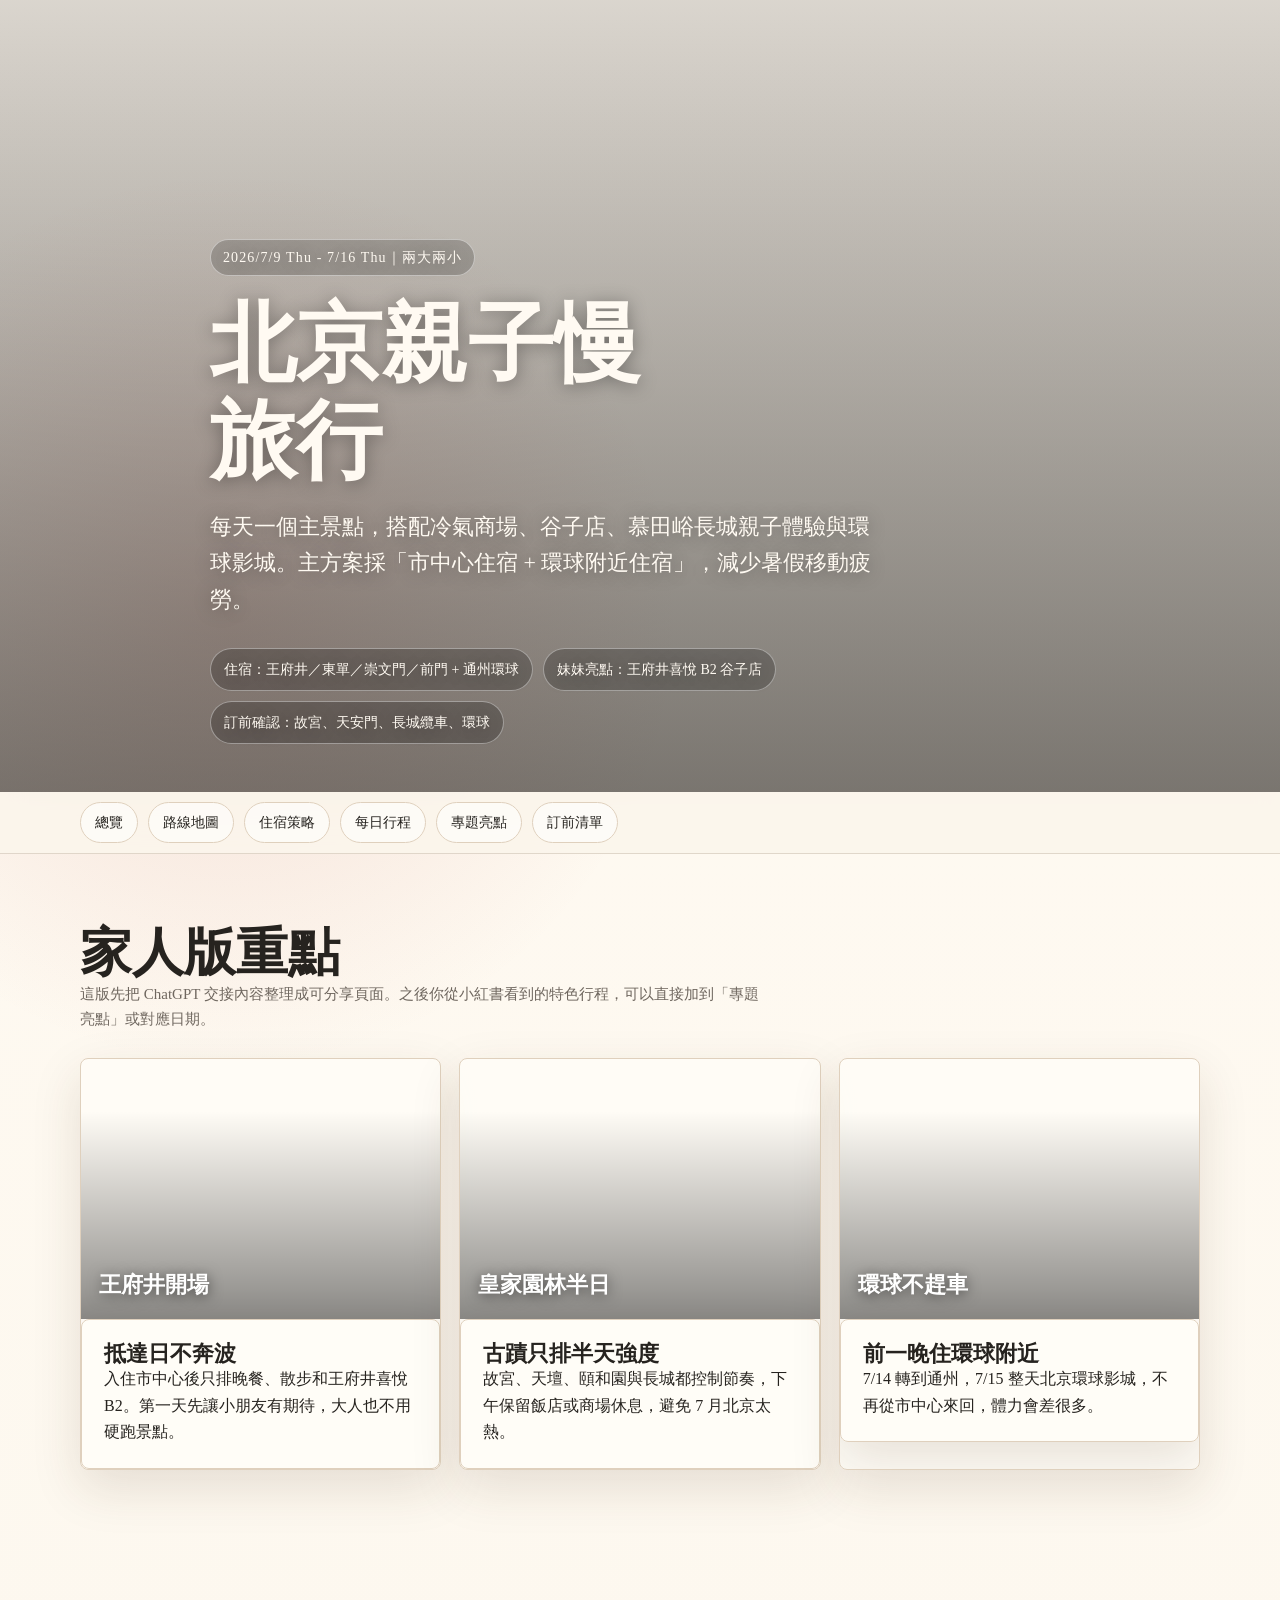
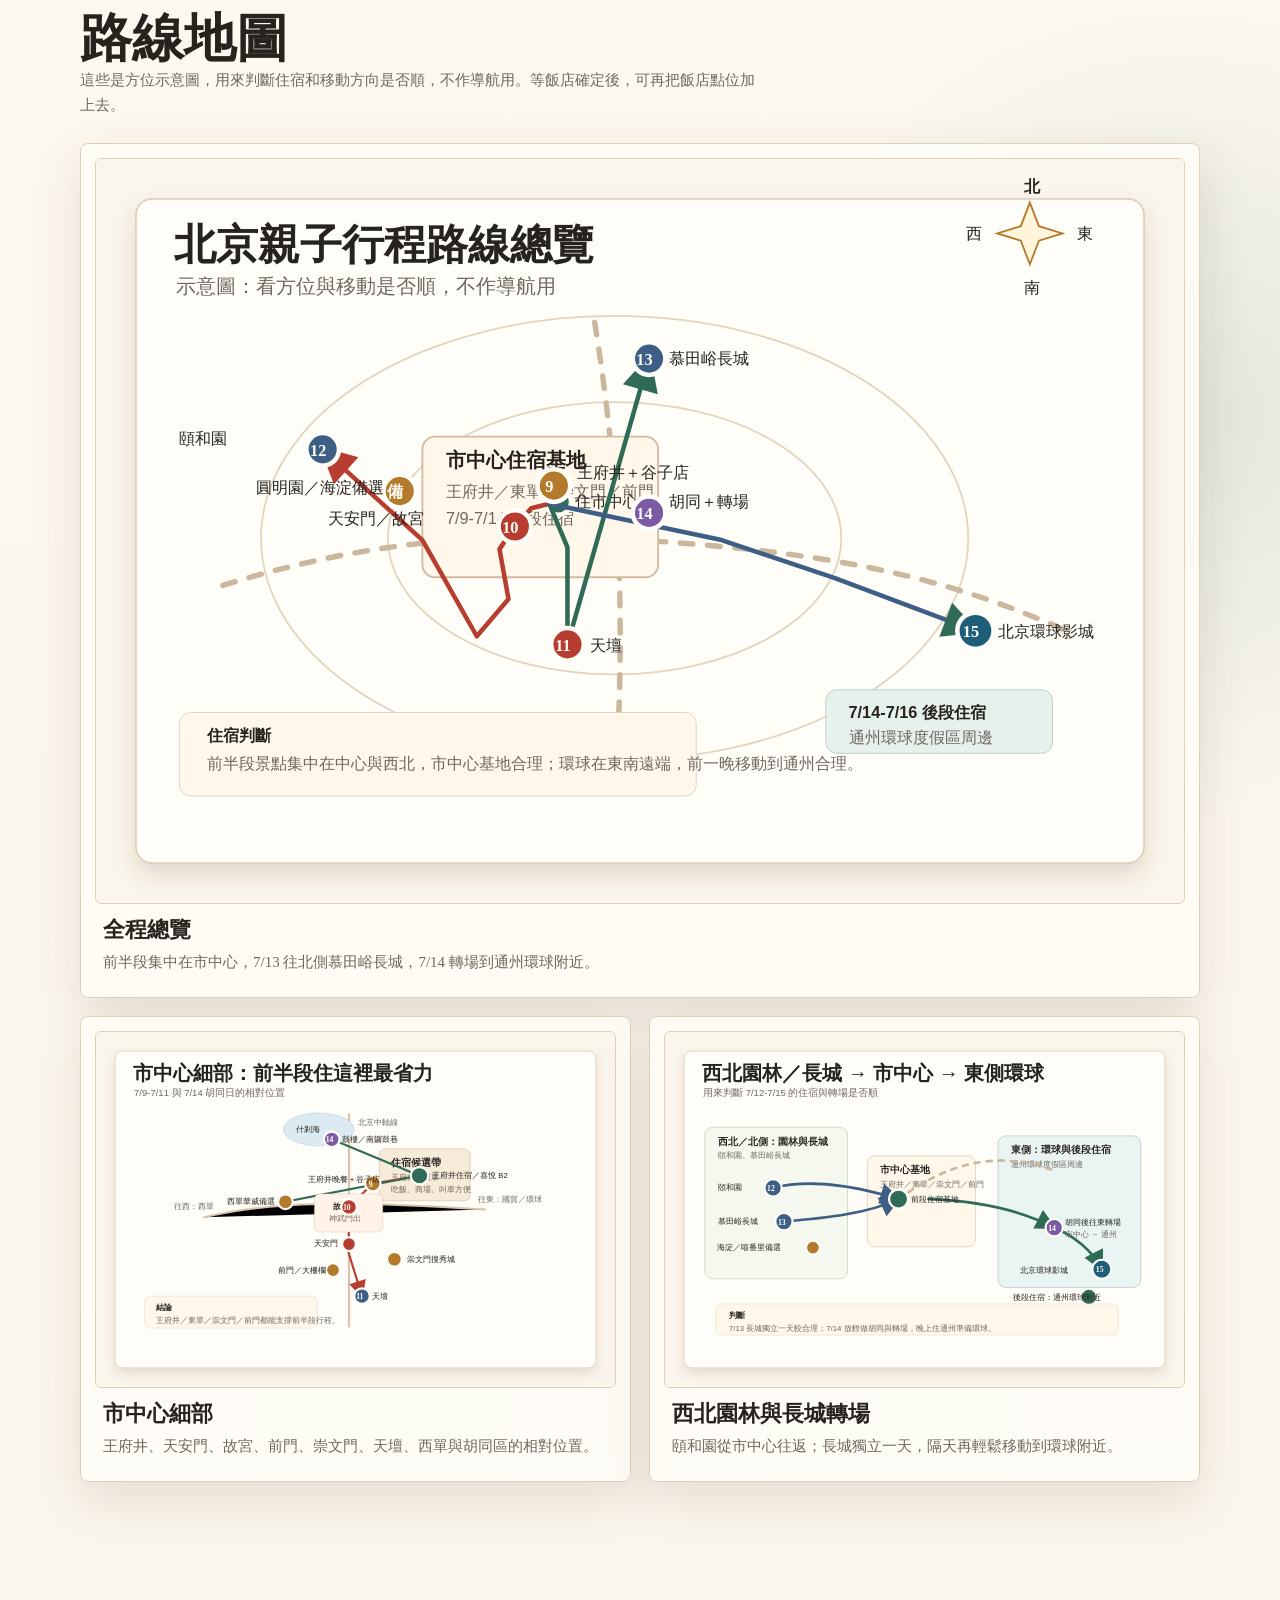
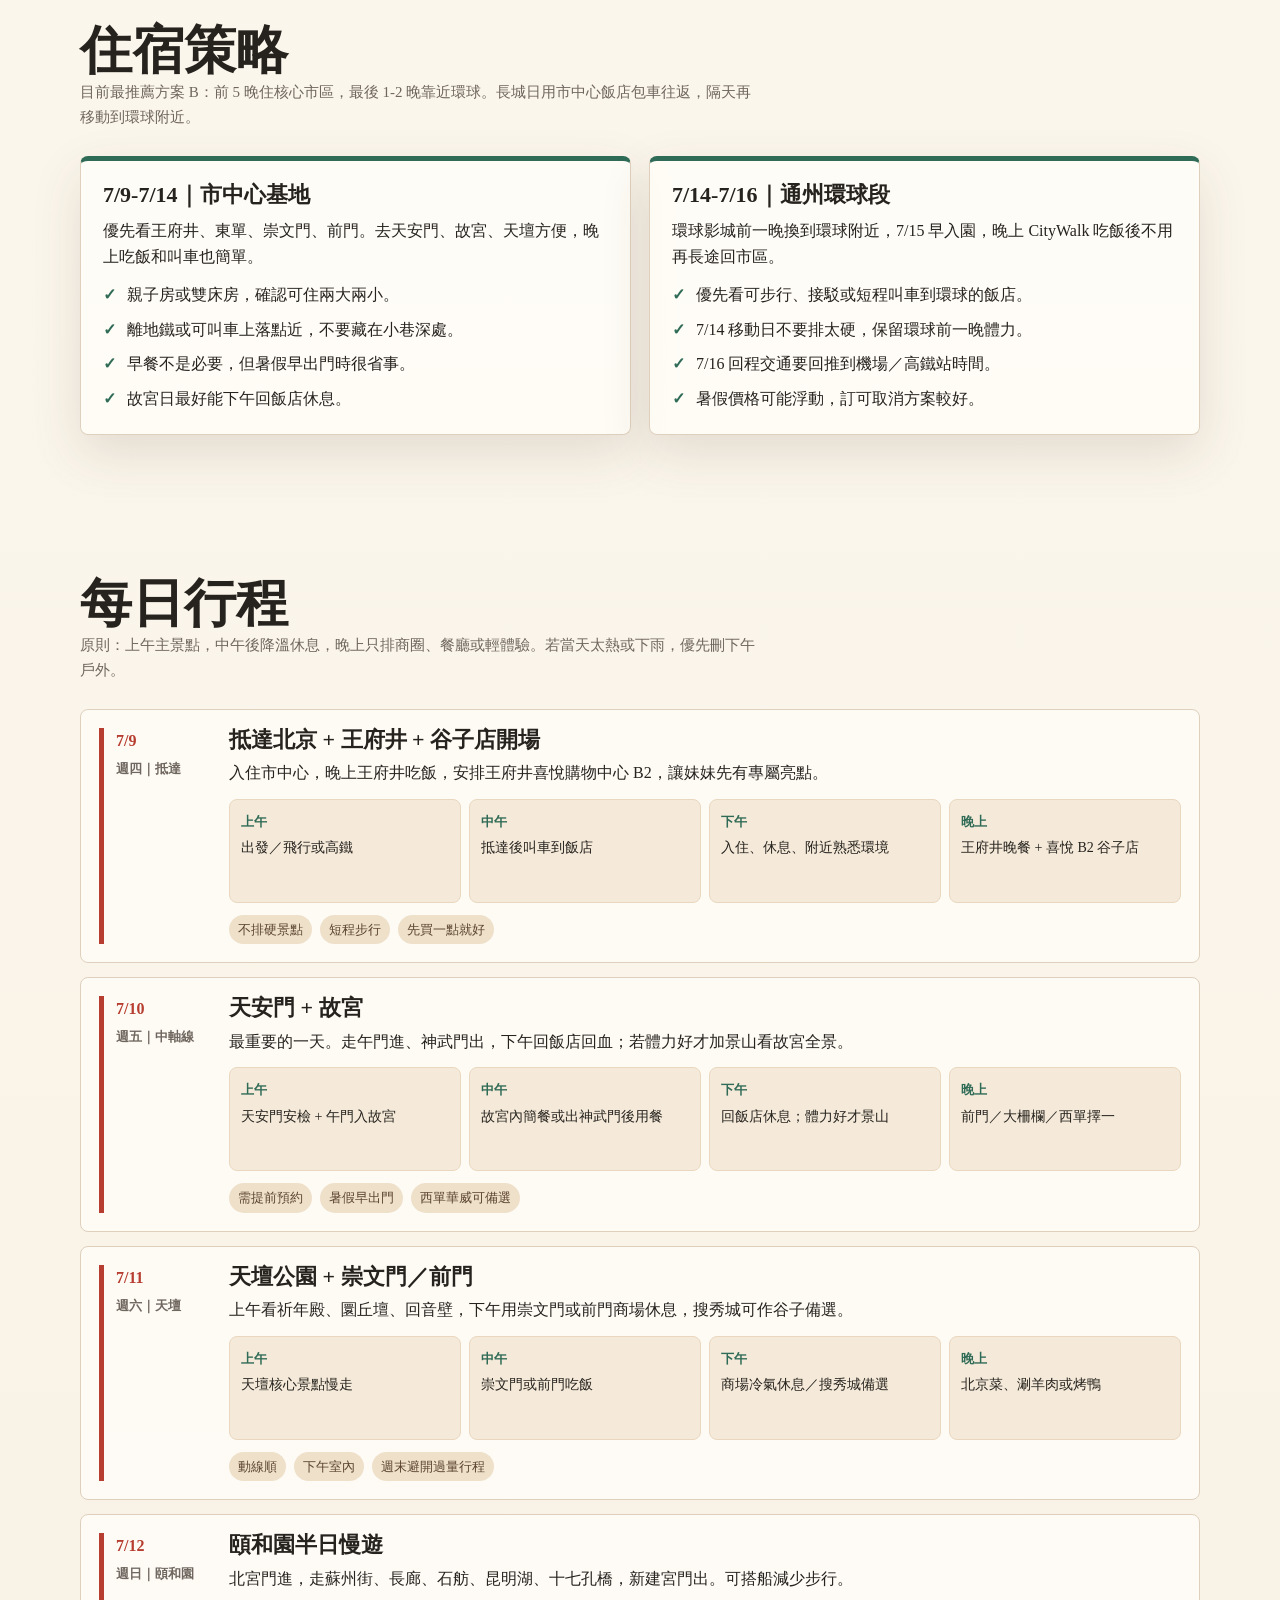
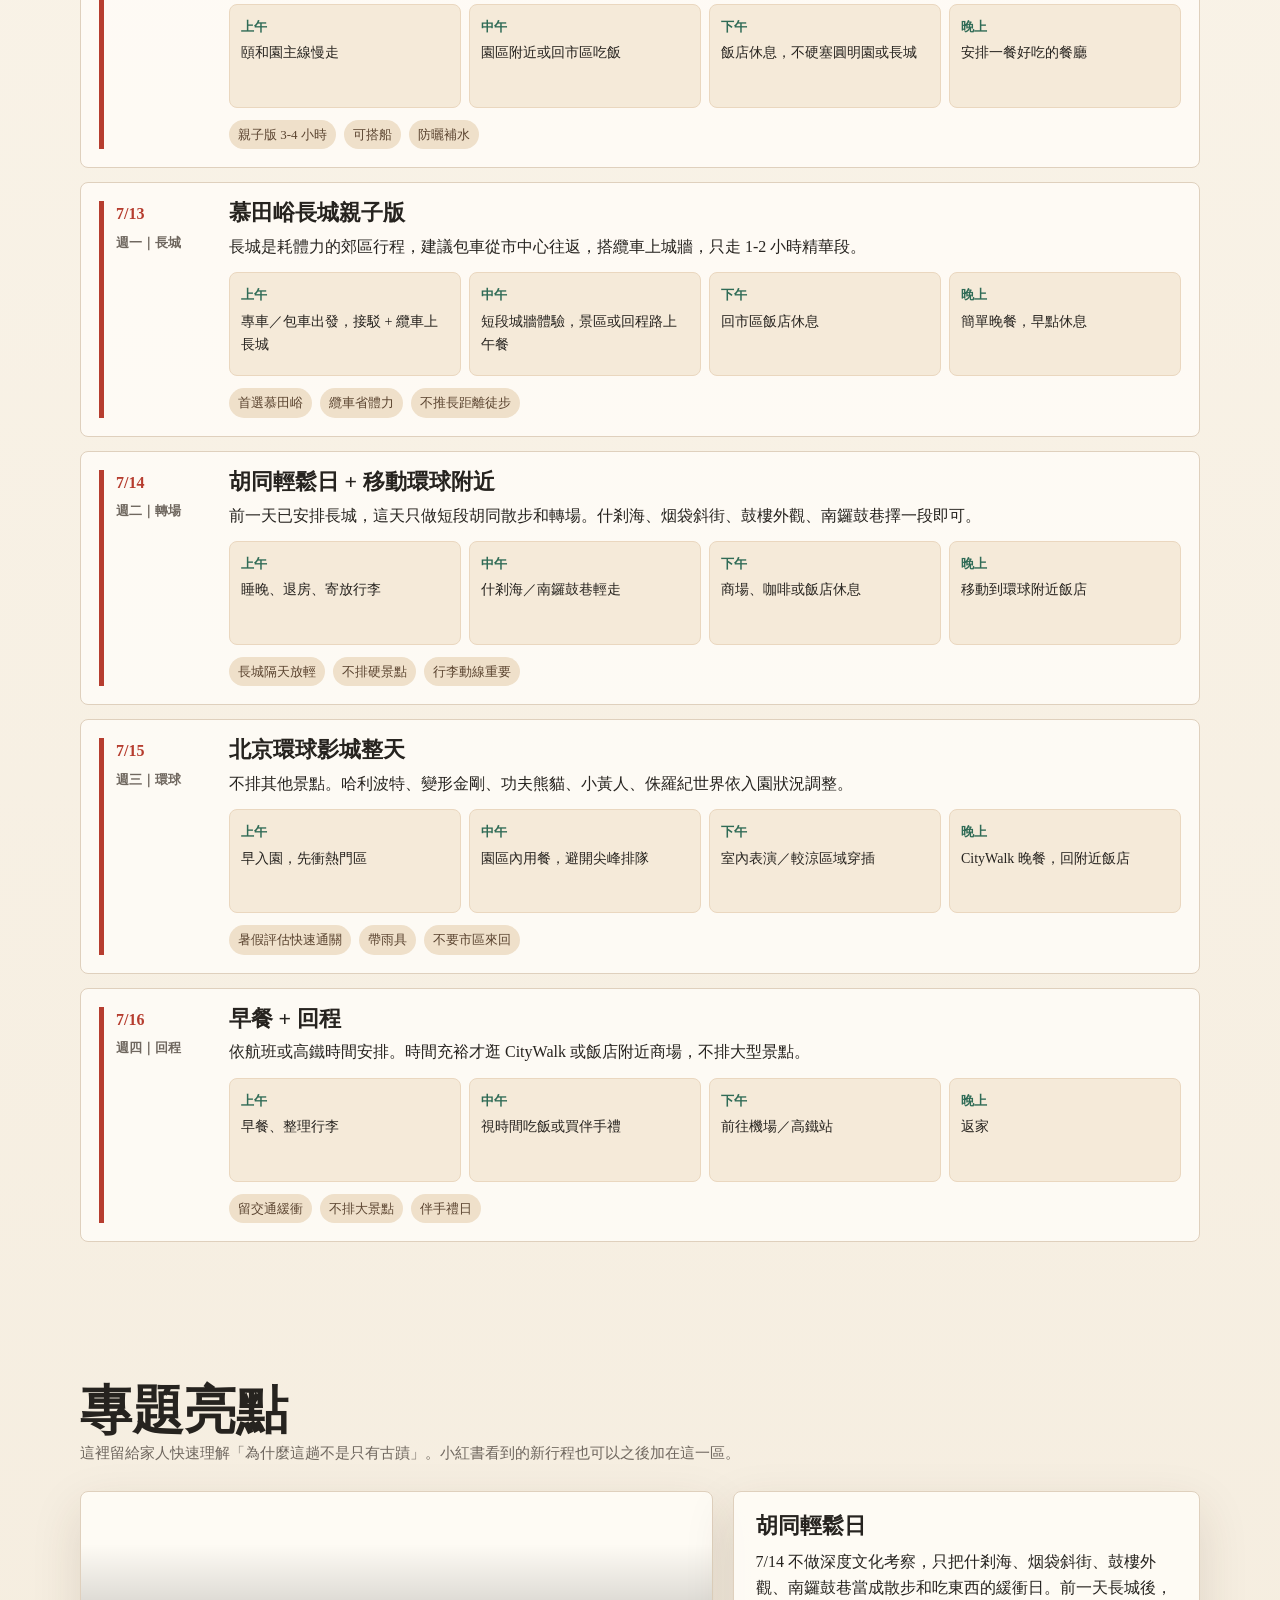
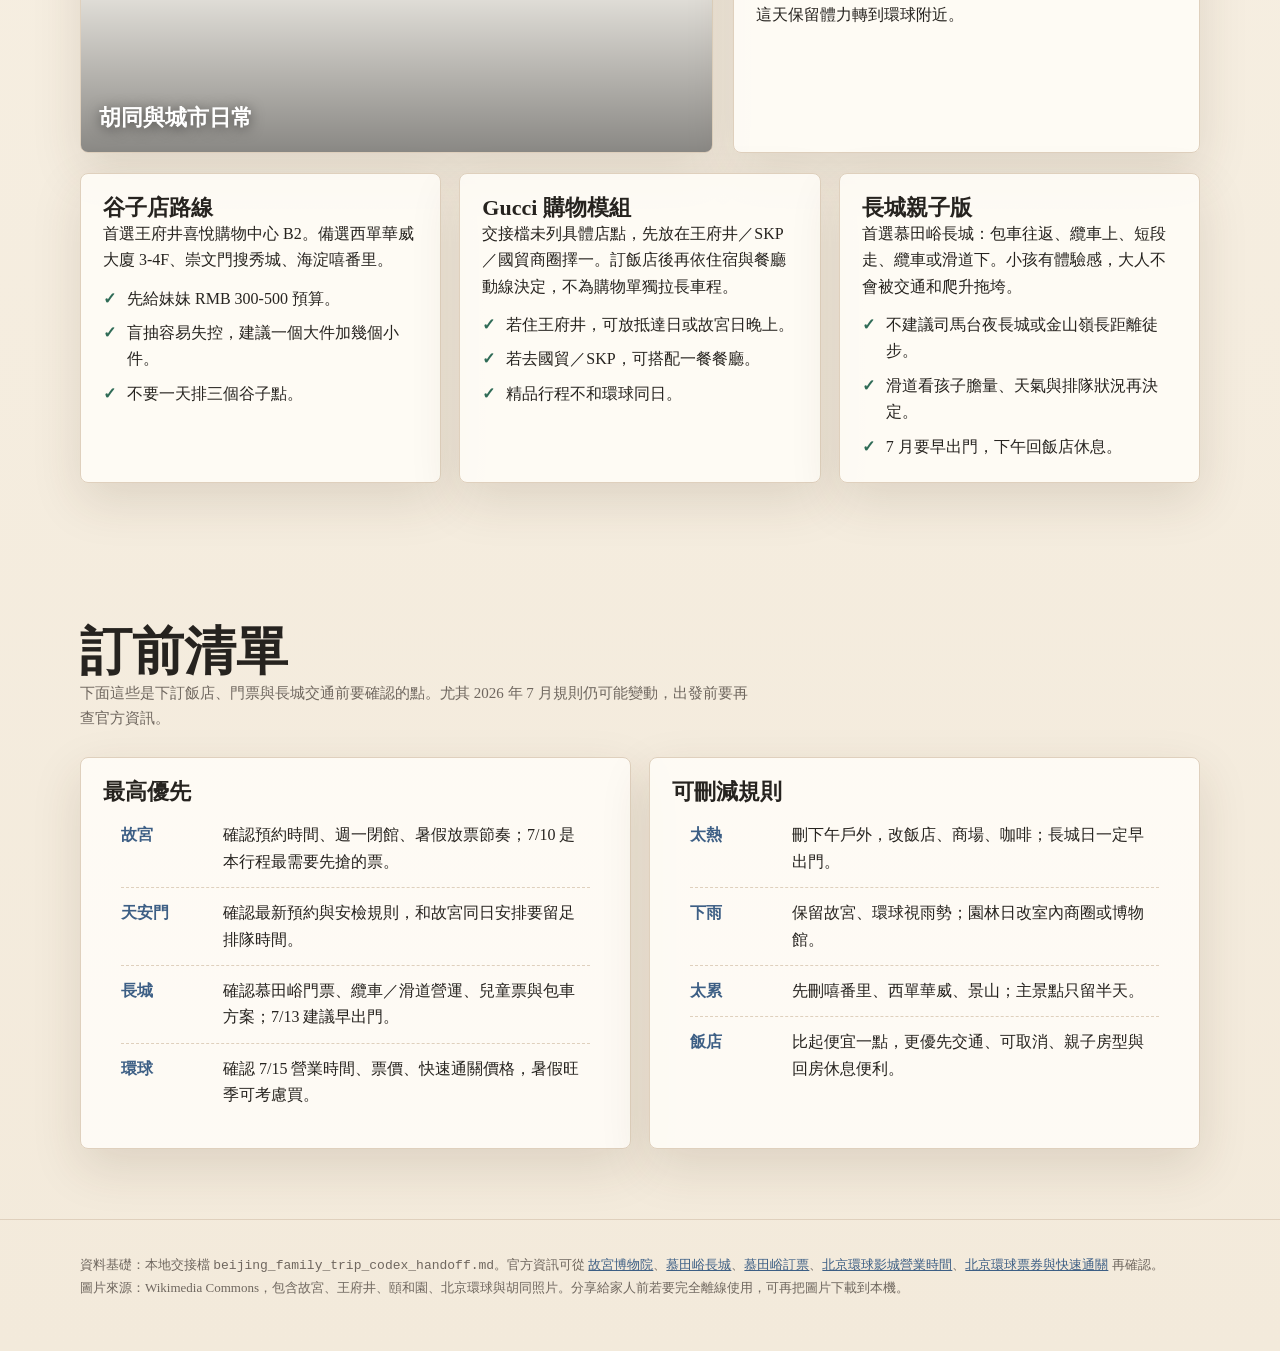
==== commit 04742e78: "Replace hot spring plan with Great Wall option" ====
--- a/2026-beijing-family-trip/index.html
+++ b/2026-beijing-family-trip/index.html
@@ -354,11 +354,11 @@
     <div class="wrap hero">
       <div class="eyebrow">2026/7/9 Thu - 7/16 Thu｜兩大兩小</div>
       <h1>北京親子慢旅行</h1>
-      <p>每天一個主景點，搭配冷氣商場、谷子店、湯泉回血日與環球影城。主方案採「市中心住宿 + 環球附近住宿」，減少暑假移動疲勞。</p>
+      <p>每天一個主景點，搭配冷氣商場、谷子店、慕田峪長城親子體驗與環球影城。主方案採「市中心住宿 + 環球附近住宿」，減少暑假移動疲勞。</p>
       <div class="hero-meta">
         <span class="pill">住宿：王府井／東單／崇文門／前門 + 通州環球</span>
         <span class="pill">妹妹亮點：王府井喜悅 B2 谷子店</span>
-        <span class="pill">訂前確認：故宮、天安門、環球、湯泉外賓規則</span>
+        <span class="pill">訂前確認：故宮、天安門、長城纜車、環球</span>
       </div>
     </div>
   </header>
@@ -395,7 +395,7 @@
             <div class="photo" style="background-image:url('https://upload.wikimedia.org/wikipedia/commons/d/db/Longevity_Hill_of_the_Summer_Palace.jpg')"><span>皇家園林半日</span></div>
             <div class="card pad">
               <h3>古蹟只排半天強度</h3>
-              <p>故宮、天壇、頤和園、圓明園都控制節奏，下午保留飯店或商場休息，避免 7 月北京太熱。</p>
+              <p>故宮、天壇、頤和園與長城都控制節奏，下午保留飯店或商場休息，避免 7 月北京太熱。</p>
             </div>
           </article>
           <article class="card">
@@ -421,7 +421,7 @@
           <article class="card map-card">
             <img src="./assets/beijing-route-overview.svg" alt="北京親子行程全程方位總覽">
             <h3>全程總覽</h3>
-            <p>前半段集中在市中心與西北園林，7/14 往東側湯泉，7/15 接通州環球。</p>
+            <p>前半段集中在市中心，7/13 往北側慕田峪長城，7/14 轉場到通州環球附近。</p>
           </article>
           <div class="grid two">
             <article class="card map-card">
@@ -431,8 +431,8 @@
             </article>
             <article class="card map-card">
               <img src="./assets/beijing-west-east-transfer.svg" alt="北京西北園林與東側轉場示意圖">
-              <h3>西北園林到東側轉場</h3>
-              <p>頤和園、圓明園從市中心往返；湯泉後接環球附近住宿，動線較順。</p>
+              <h3>西北園林與長城轉場</h3>
+              <p>頤和園從市中心往返；長城獨立一天，隔天再輕鬆移動到環球附近。</p>
             </article>
           </div>
         </div>
@@ -444,7 +444,7 @@
         <div class="section-head">
           <div>
             <h2>住宿策略</h2>
-            <p class="note">目前最推薦方案 B：前 5 晚住核心市區，最後 1-2 晚靠近環球。湯泉是否過夜要等訂前確認外賓、親子與房型規則。</p>
+            <p class="note">目前最推薦方案 B：前 5 晚住核心市區，最後 1-2 晚靠近環球。長城日用市中心飯店包車往返，隔天再移動到環球附近。</p>
           </div>
         </div>
         <div class="grid two">
@@ -463,7 +463,7 @@
             <p>環球影城前一晚換到環球附近，7/15 早入園，晚上 CityWalk 吃飯後不用再長途回市區。</p>
             <ul class="checklist">
               <li>優先看可步行、接駁或短程叫車到環球的飯店。</li>
-              <li>若 7/14 住湯泉，需確認是否有家庭客房。</li>
+              <li>7/14 移動日不要排太硬，保留環球前一晚體力。</li>
               <li>7/16 回程交通要回推到機場／高鐵站時間。</li>
               <li>暑假價格可能浮動，訂可取消方案較好。</li>
             </ul>
@@ -534,7 +534,7 @@
               <div class="slots">
                 <div class="slot"><b>上午</b>頤和園主線慢走</div>
                 <div class="slot"><b>中午</b>園區附近或回市區吃飯</div>
-                <div class="slot"><b>下午</b>飯店休息，不硬塞圓明園</div>
+                <div class="slot"><b>下午</b>飯店休息，不硬塞圓明園或長城</div>
                 <div class="slot"><b>晚上</b>安排一餐好吃的餐廳</div>
               </div>
               <div class="tagline"><span class="tag">親子版 3-4 小時</span><span class="tag">可搭船</span><span class="tag">防曬補水</span></div>
@@ -542,32 +542,32 @@
           </article>
 
           <article class="day">
-            <div class="date">7/13<small>週一｜海淀</small></div>
-            <div>
-              <h3>圓明園 + 海淀商圈</h3>
-              <p>故宮週一通常閉館，所以這天排戶外園林。圓明園只看西洋樓遺址、大水法和湖區，不全園硬走。</p>
-              <div class="slots">
-                <div class="slot"><b>上午</b>圓明園 2-3 小時</div>
-                <div class="slot"><b>中午</b>海淀商圈吃飯</div>
-                <div class="slot"><b>下午</b>嘻番里備選，或直接回飯店</div>
-                <div class="slot"><b>晚上</b>可排湯泉，或保留早睡</div>
-              </div>
-              <div class="tagline"><span class="tag">別走全園</span><span class="tag">嘻番里看體力</span><span class="tag">可刪減</span></div>
-            </div>
-          </article>
-
-          <article class="day">
-            <div class="date">7/14<small>週二｜回血日</small></div>
-            <div>
-              <h3>胡同輕鬆日 + 湯泉 + 移動環球附近</h3>
-              <p>睡晚一點。什剎海、烟袋斜街、鼓樓外觀、南鑼鼓巷擇一段即可；傍晚湯泉，晚上轉通州。</p>
+            <div class="date">7/13<small>週一｜長城</small></div>
+            <div>
+              <h3>慕田峪長城親子版</h3>
+              <p>長城是耗體力的郊區行程，建議包車從市中心往返，搭纜車上城牆，只走 1-2 小時精華段。</p>
+              <div class="slots">
+                <div class="slot"><b>上午</b>專車／包車出發，接駁 + 纜車上長城</div>
+                <div class="slot"><b>中午</b>短段城牆體驗，景區或回程路上午餐</div>
+                <div class="slot"><b>下午</b>回市區飯店休息</div>
+                <div class="slot"><b>晚上</b>簡單晚餐，早點休息</div>
+              </div>
+              <div class="tagline"><span class="tag">首選慕田峪</span><span class="tag">纜車省體力</span><span class="tag">不推長距離徒步</span></div>
+            </div>
+          </article>
+
+          <article class="day">
+            <div class="date">7/14<small>週二｜轉場</small></div>
+            <div>
+              <h3>胡同輕鬆日 + 移動環球附近</h3>
+              <p>前一天已安排長城，這天只做短段胡同散步和轉場。什剎海、烟袋斜街、鼓樓外觀、南鑼鼓巷擇一段即可。</p>
               <div class="slots">
                 <div class="slot"><b>上午</b>睡晚、退房、寄放行李</div>
                 <div class="slot"><b>中午</b>什剎海／南鑼鼓巷輕走</div>
-                <div class="slot"><b>下午</b>湯泉生活館長時間休息</div>
-                <div class="slot"><b>晚上</b>移動到環球附近飯店或住湯泉</div>
-              </div>
-              <div class="tagline"><span class="tag">回血日</span><span class="tag">湯泉外賓規則需確認</span><span class="tag">行李動線重要</span></div>
+                <div class="slot"><b>下午</b>商場、咖啡或飯店休息</div>
+                <div class="slot"><b>晚上</b>移動到環球附近飯店</div>
+              </div>
+              <div class="tagline"><span class="tag">長城隔天放輕</span><span class="tag">不排硬景點</span><span class="tag">行李動線重要</span></div>
             </div>
           </article>
 
@@ -619,7 +619,7 @@
           </article>
           <article class="card pad">
             <h3>胡同輕鬆日</h3>
-            <p>7/14 不做深度文化考察，只把什剎海、烟袋斜街、鼓樓外觀、南鑼鼓巷當成散步和吃東西的緩衝日。太熱就縮短，保留湯泉體力。</p>
+            <p>7/14 不做深度文化考察，只把什剎海、烟袋斜街、鼓樓外觀、南鑼鼓巷當成散步和吃東西的緩衝日。前一天長城後，這天保留體力轉到環球附近。</p>
           </article>
         </div>
 
@@ -643,12 +643,12 @@
             </ul>
           </article>
           <article class="card pad">
-            <h3>湯泉回血日</h3>
-            <p>優先順序：水裹・湯泉生活四惠／高碑店、悅湯泉管莊京通苑、尚薈湯泉東三環華威里。</p>
+            <h3>長城親子版</h3>
+            <p>首選慕田峪長城：包車往返、纜車上、短段走、纜車或滑道下。小孩有體驗感，大人不會被交通和爬升拖垮。</p>
             <ul class="checklist">
-              <li>訂前確認接待台灣旅客／外籍旅客。</li>
-              <li>確認親子過夜、家庭房或公共休息區型態。</li>
-              <li>若不能舒服過夜，就只做 8-16 小時體驗。</li>
+              <li>不建議司馬台夜長城或金山嶺長距離徒步。</li>
+              <li>滑道看孩子膽量、天氣與排隊狀況再決定。</li>
+              <li>7 月要早出門，下午回飯店休息。</li>
             </ul>
           </article>
         </div>
@@ -660,7 +660,7 @@
         <div class="section-head">
           <div>
             <h2>訂前清單</h2>
-            <p class="note">下面這些是下訂飯店、門票與湯泉前要確認的點。尤其 2026 年 7 月規則仍可能變動，出發前要再查官方資訊。</p>
+            <p class="note">下面這些是下訂飯店、門票與長城交通前要確認的點。尤其 2026 年 7 月規則仍可能變動，出發前要再查官方資訊。</p>
           </div>
         </div>
         <div class="grid two">
@@ -669,14 +669,14 @@
             <div class="mini-map">
               <div class="line"><b>故宮</b><span>確認預約時間、週一閉館、暑假放票節奏；7/10 是本行程最需要先搶的票。</span></div>
               <div class="line"><b>天安門</b><span>確認最新預約與安檢規則，和故宮同日安排要留足排隊時間。</span></div>
+              <div class="line"><b>長城</b><span>確認慕田峪門票、纜車／滑道營運、兒童票與包車方案；7/13 建議早出門。</span></div>
               <div class="line"><b>環球</b><span>確認 7/15 營業時間、票價、快速通關價格，暑假旺季可考慮買。</span></div>
-              <div class="line"><b>湯泉</b><span>電話或官方平台確認外賓、親子、過夜、客房與餐飲時間。</span></div>
             </div>
           </article>
           <article class="card pad">
             <h3>可刪減規則</h3>
             <div class="mini-map">
-              <div class="line"><b>太熱</b><span>刪下午戶外，改飯店、商場、咖啡、湯泉。</span></div>
+              <div class="line"><b>太熱</b><span>刪下午戶外，改飯店、商場、咖啡；長城日一定早出門。</span></div>
               <div class="line"><b>下雨</b><span>保留故宮、環球視雨勢；園林日改室內商圈或博物館。</span></div>
               <div class="line"><b>太累</b><span>先刪嘻番里、西單華威、景山；主景點只留半天。</span></div>
               <div class="line"><b>飯店</b><span>比起便宜一點，更優先交通、可取消、親子房型與回房休息便利。</span></div>
@@ -689,7 +689,7 @@
 
   <footer>
     <div class="wrap sources">
-      <p>資料基礎：本地交接檔 <code>beijing_family_trip_codex_handoff.md</code>。官方資訊可從 <a href="https://intl.dpm.org.cn/index.html?l=en">故宮博物院</a>、<a href="https://www.universalbeijingresort.com/en/park-schedule">北京環球影城營業時間</a>、<a href="https://www.universalbeijingresort.com/en/tickets-offers">北京環球票券與快速通關</a> 再確認。</p>
+      <p>資料基礎：本地交接檔 <code>beijing_family_trip_codex_handoff.md</code>。官方資訊可從 <a href="https://intl.dpm.org.cn/index.html?l=en">故宮博物院</a>、<a href="https://en.mutianyugreatwall.com/">慕田峪長城</a>、<a href="https://en.mutianyugreatwall.com/reservation-center/tickets">慕田峪訂票</a>、<a href="https://www.universalbeijingresort.com/en/park-schedule">北京環球影城營業時間</a>、<a href="https://www.universalbeijingresort.com/en/tickets-offers">北京環球票券與快速通關</a> 再確認。</p>
       <p>圖片來源：Wikimedia Commons，包含故宮、王府井、頤和園、北京環球與胡同照片。分享給家人前若要完全離線使用，可再把圖片下載到本機。</p>
     </div>
   </footer>
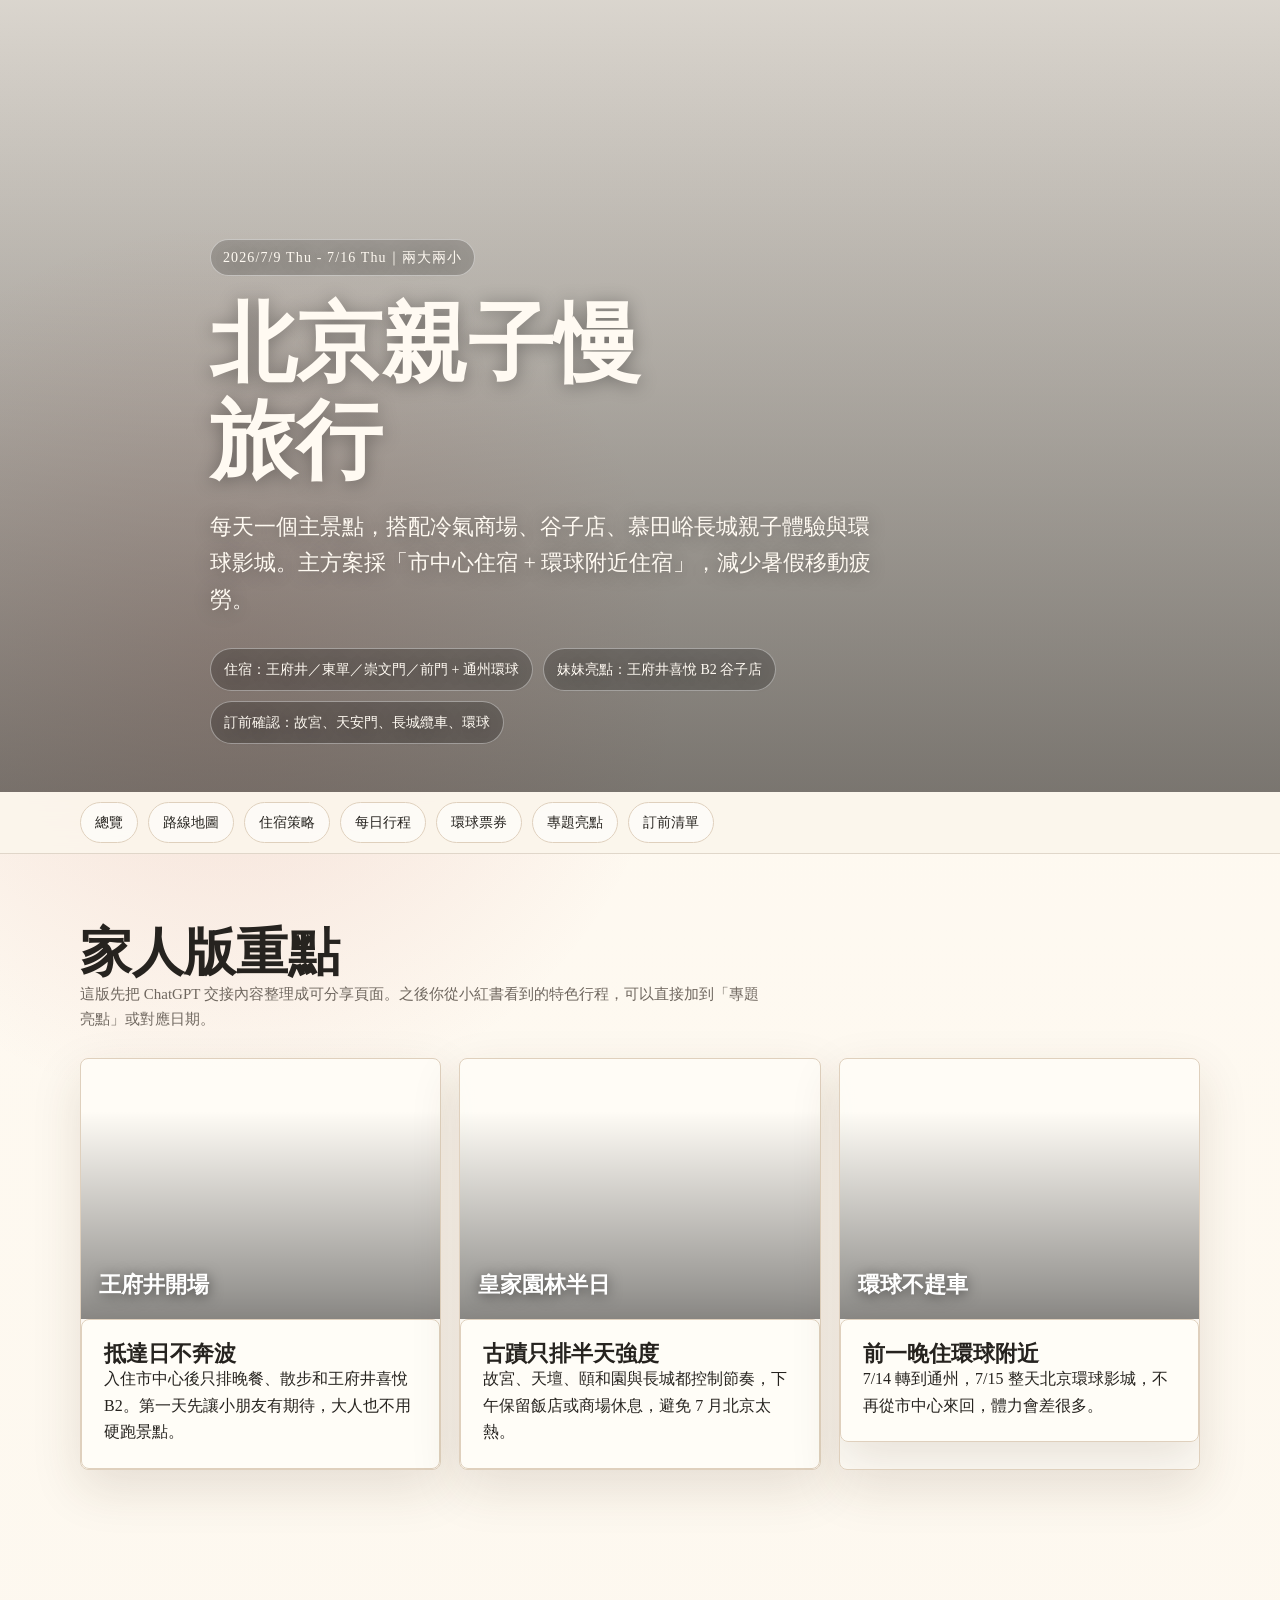
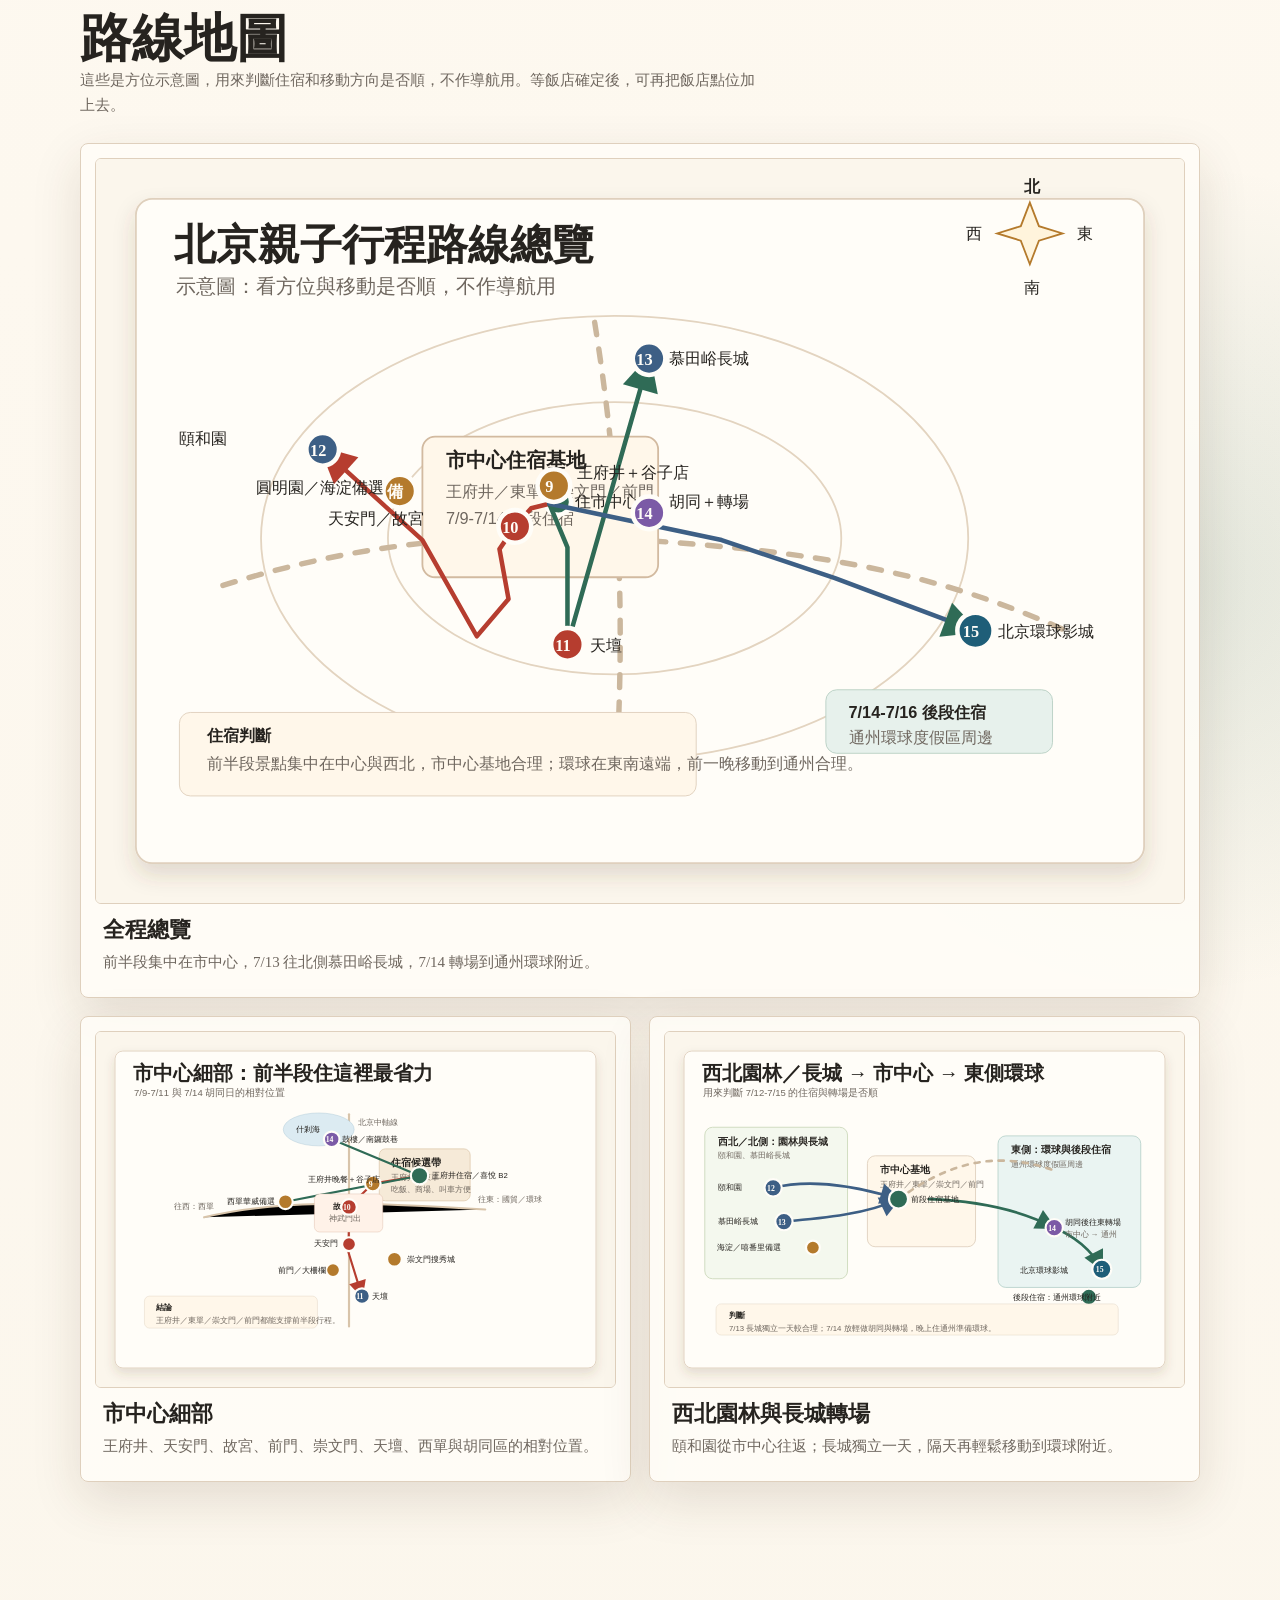
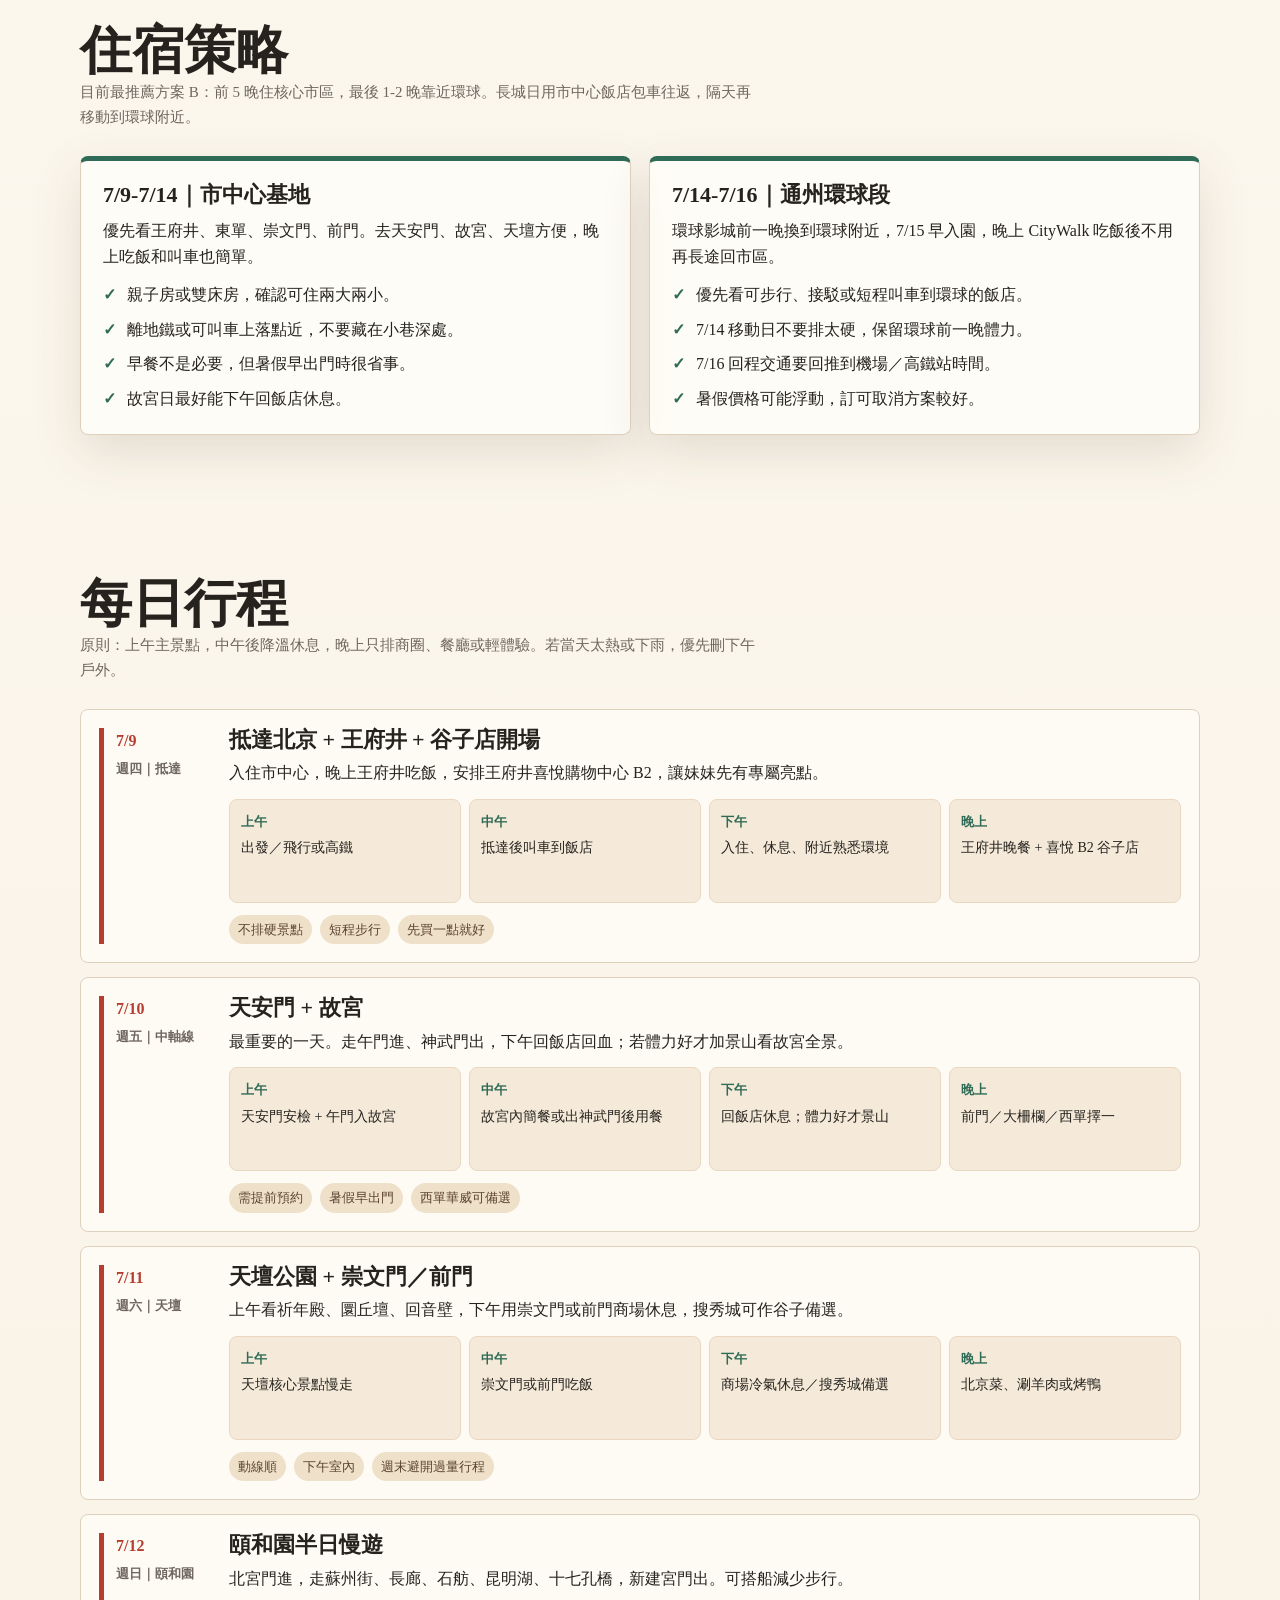
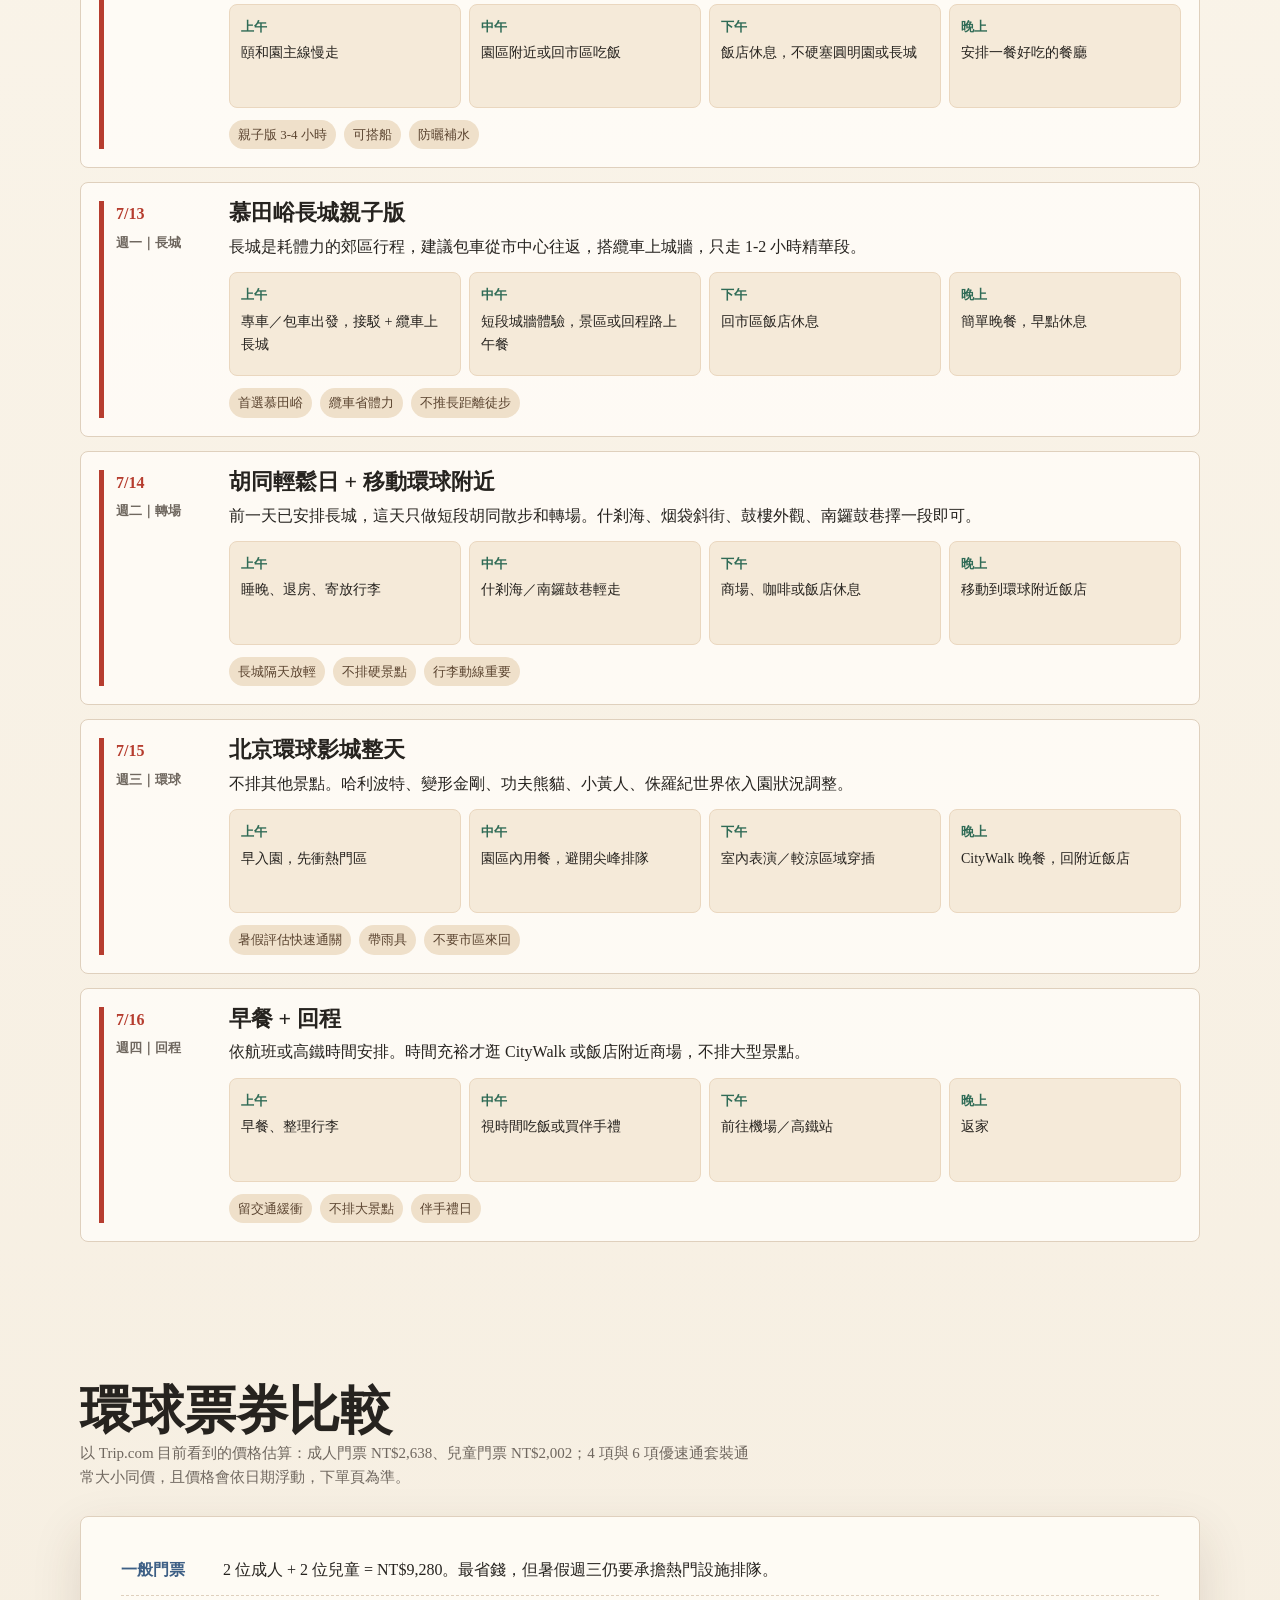
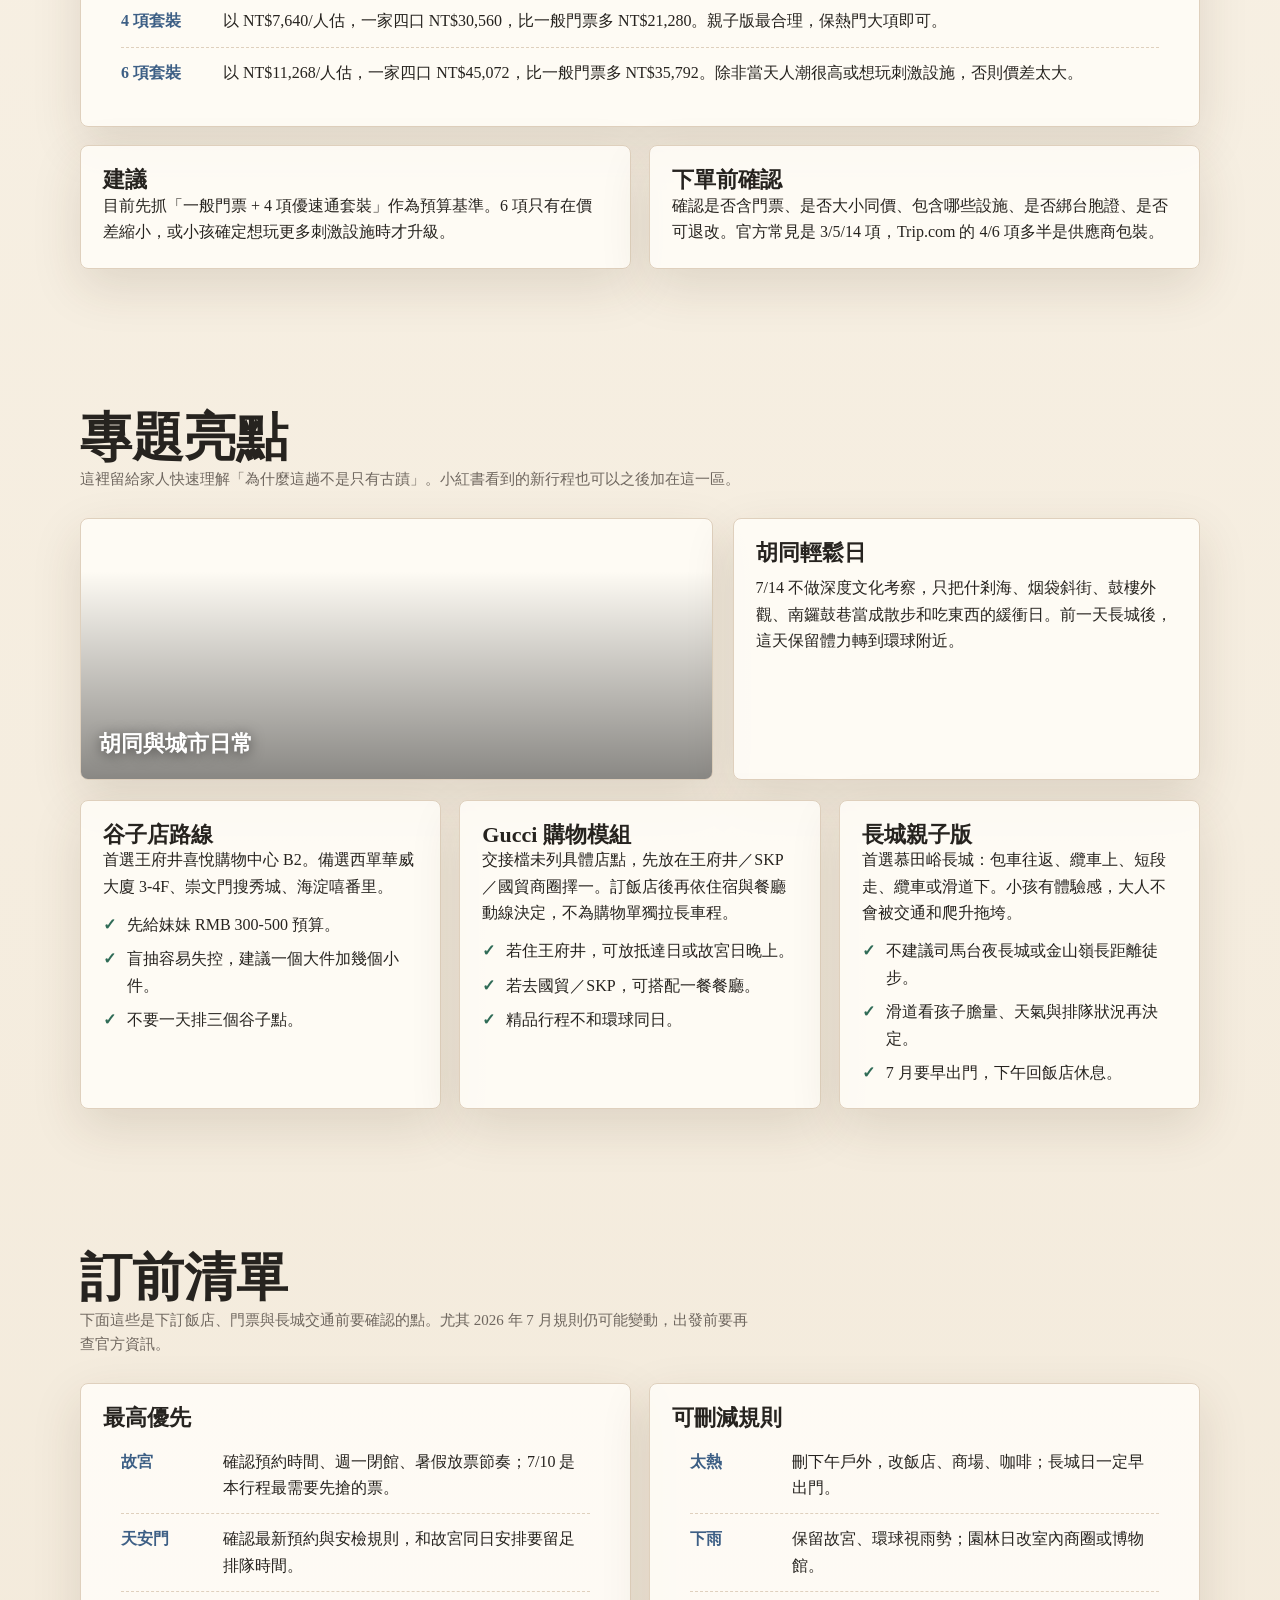
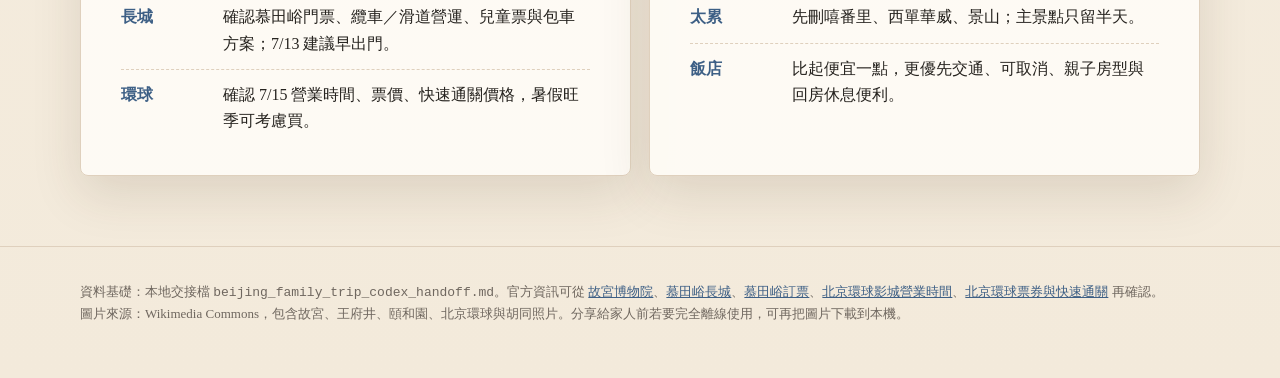
==== commit c582eb2d: "Add Universal ticket comparison" ====
--- a/2026-beijing-family-trip/index.html
+++ b/2026-beijing-family-trip/index.html
@@ -369,6 +369,7 @@
       <a href="#maps">路線地圖</a>
       <a href="#hotel">住宿策略</a>
       <a href="#route">每日行程</a>
+      <a href="#universal-tickets">環球票券</a>
       <a href="#themes">專題亮點</a>
       <a href="#booking">訂前清單</a>
     </div>
@@ -604,6 +605,34 @@
       </div>
     </section>
 
+    <section id="universal-tickets">
+      <div class="wrap">
+        <div class="section-head">
+          <div>
+            <h2>環球票券比較</h2>
+            <p class="note">以 Trip.com 目前看到的價格估算：成人門票 NT$2,638、兒童門票 NT$2,002；4 項與 6 項優速通套裝通常大小同價，且價格會依日期浮動，下單頁為準。</p>
+          </div>
+        </div>
+        <div class="card pad">
+          <div class="mini-map">
+            <div class="line"><b>一般門票</b><span>2 位成人 + 2 位兒童 = NT$9,280。最省錢，但暑假週三仍要承擔熱門設施排隊。</span></div>
+            <div class="line"><b>4 項套裝</b><span>以 NT$7,640/人估，一家四口 NT$30,560，比一般門票多 NT$21,280。親子版最合理，保熱門大項即可。</span></div>
+            <div class="line"><b>6 項套裝</b><span>以 NT$11,268/人估，一家四口 NT$45,072，比一般門票多 NT$35,792。除非當天人潮很高或想玩刺激設施，否則價差太大。</span></div>
+          </div>
+        </div>
+        <div class="grid two" style="margin-top:18px">
+          <article class="card pad">
+            <h3>建議</h3>
+            <p>目前先抓「一般門票 + 4 項優速通套裝」作為預算基準。6 項只有在價差縮小，或小孩確定想玩更多刺激設施時才升級。</p>
+          </article>
+          <article class="card pad">
+            <h3>下單前確認</h3>
+            <p>確認是否含門票、是否大小同價、包含哪些設施、是否綁台胞證、是否可退改。官方常見是 3/5/14 項，Trip.com 的 4/6 項多半是供應商包裝。</p>
+          </article>
+        </div>
+      </div>
+    </section>
+
     <section id="themes">
       <div class="wrap">
         <div class="section-head">
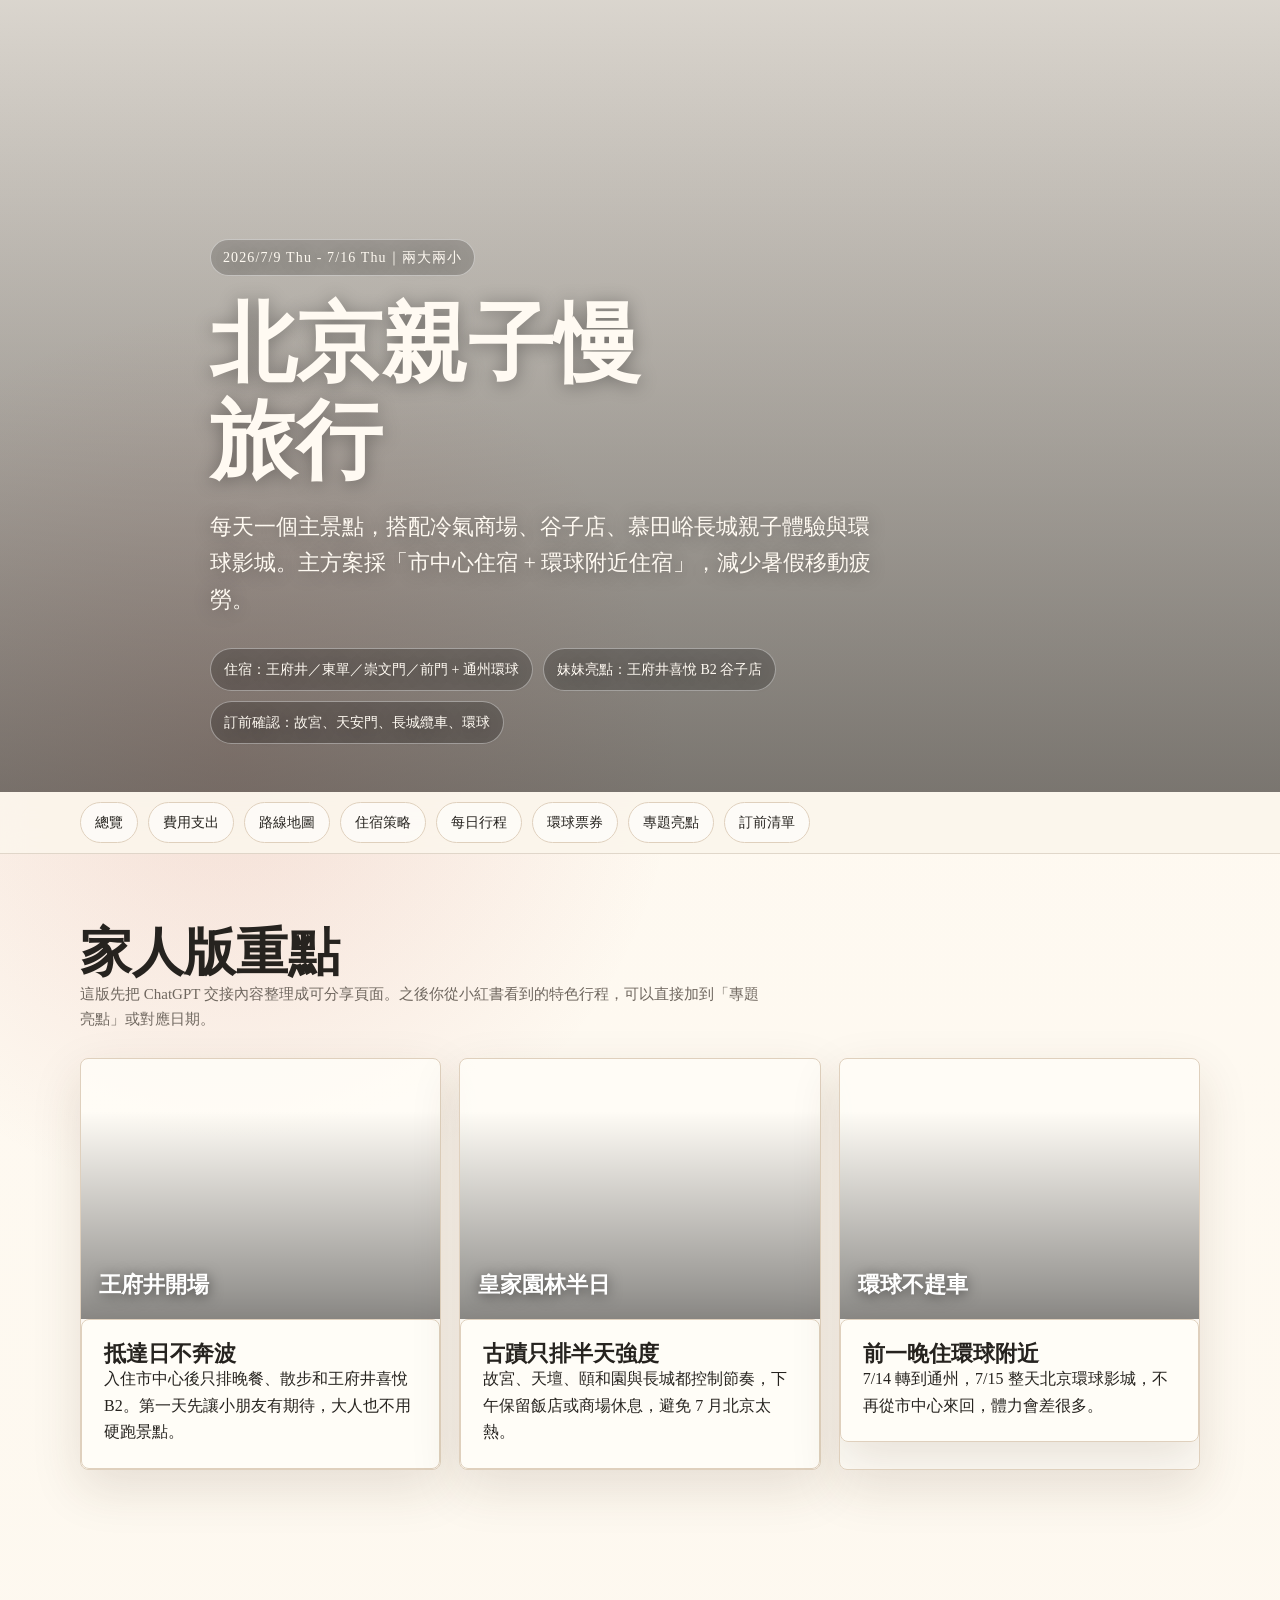
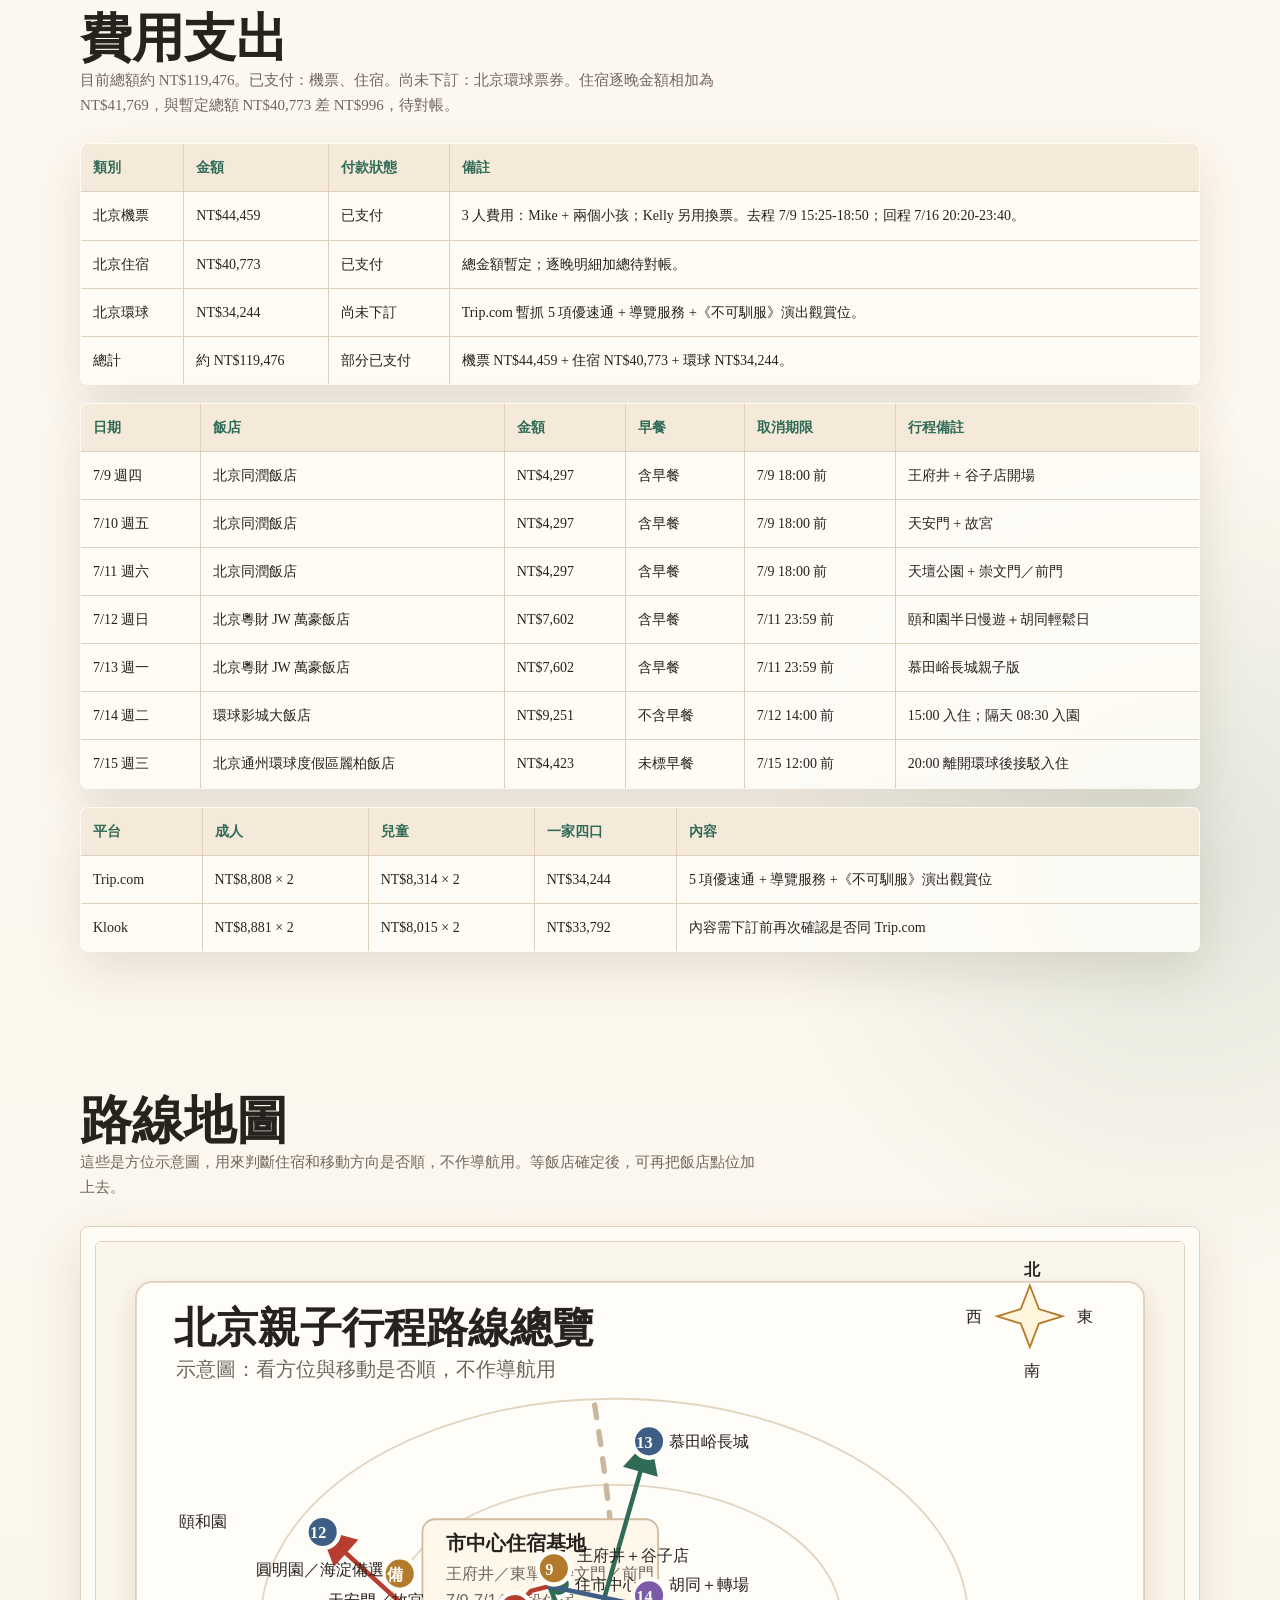
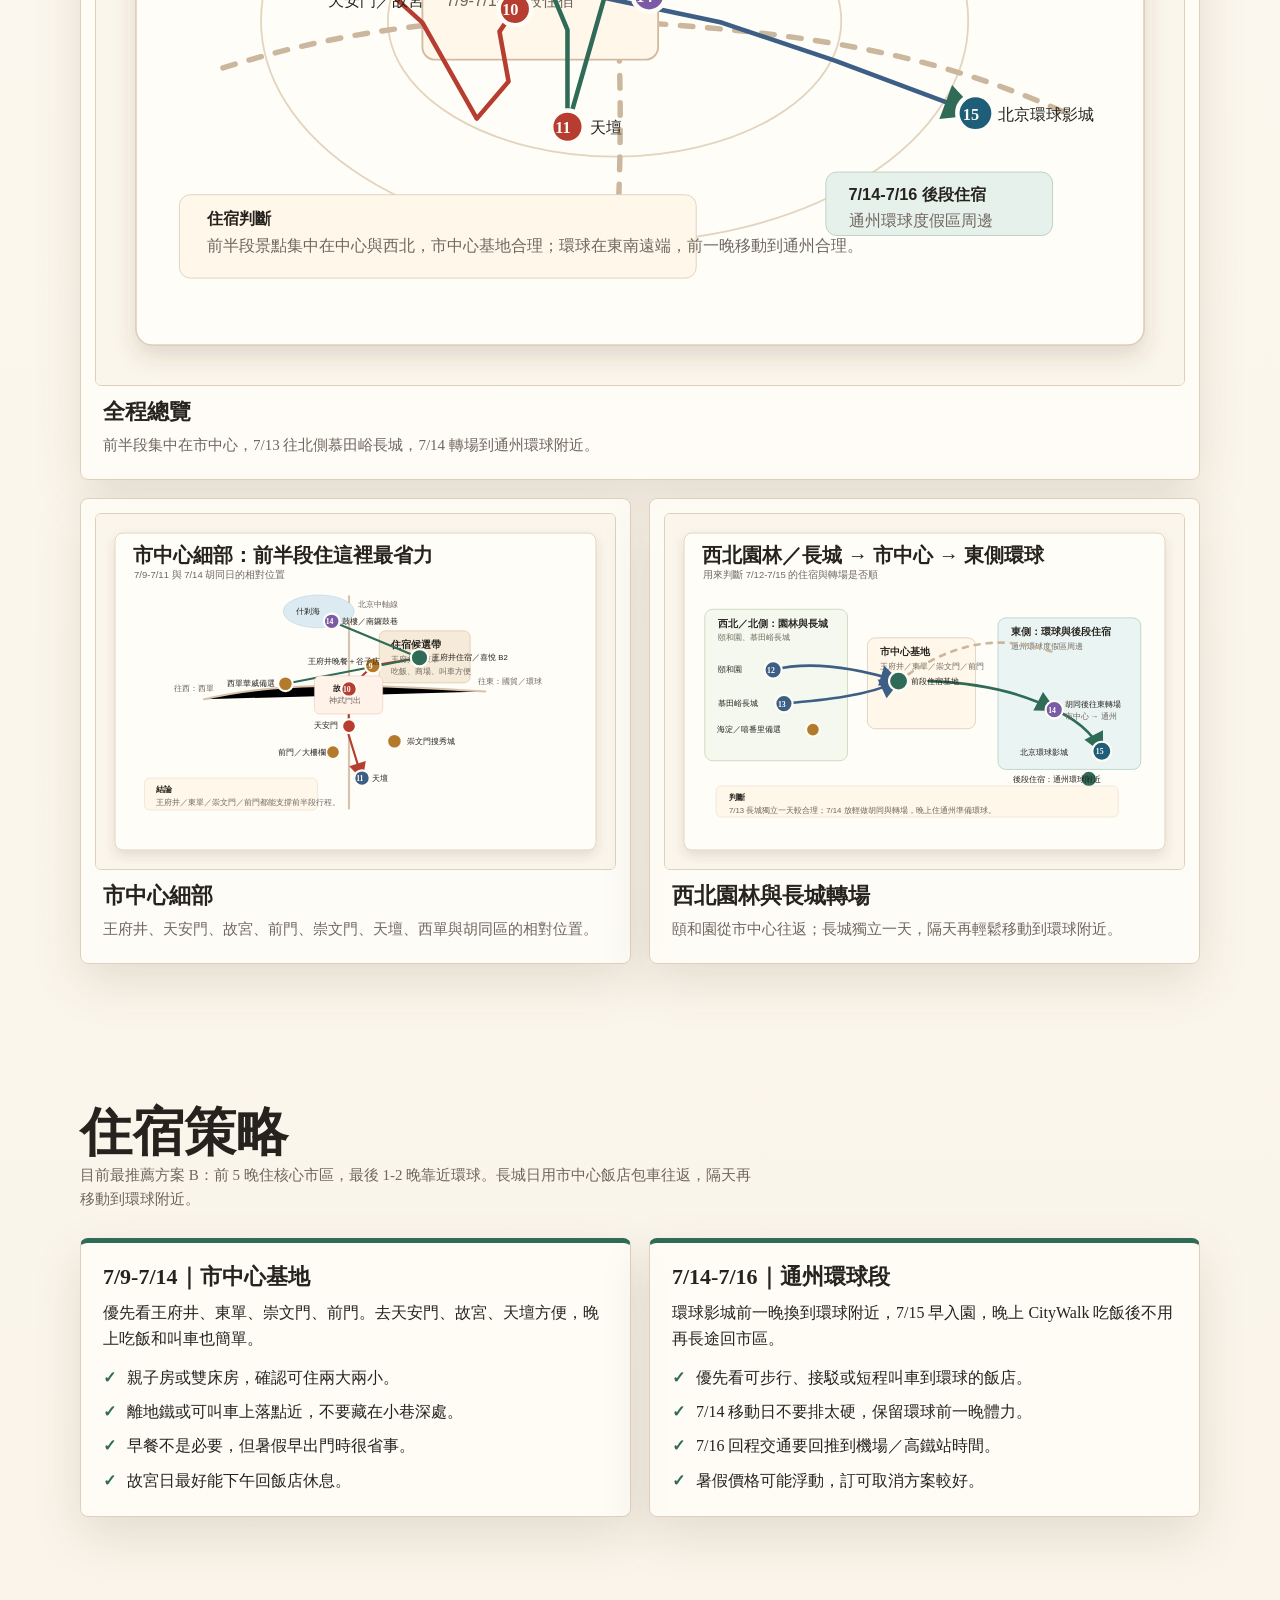
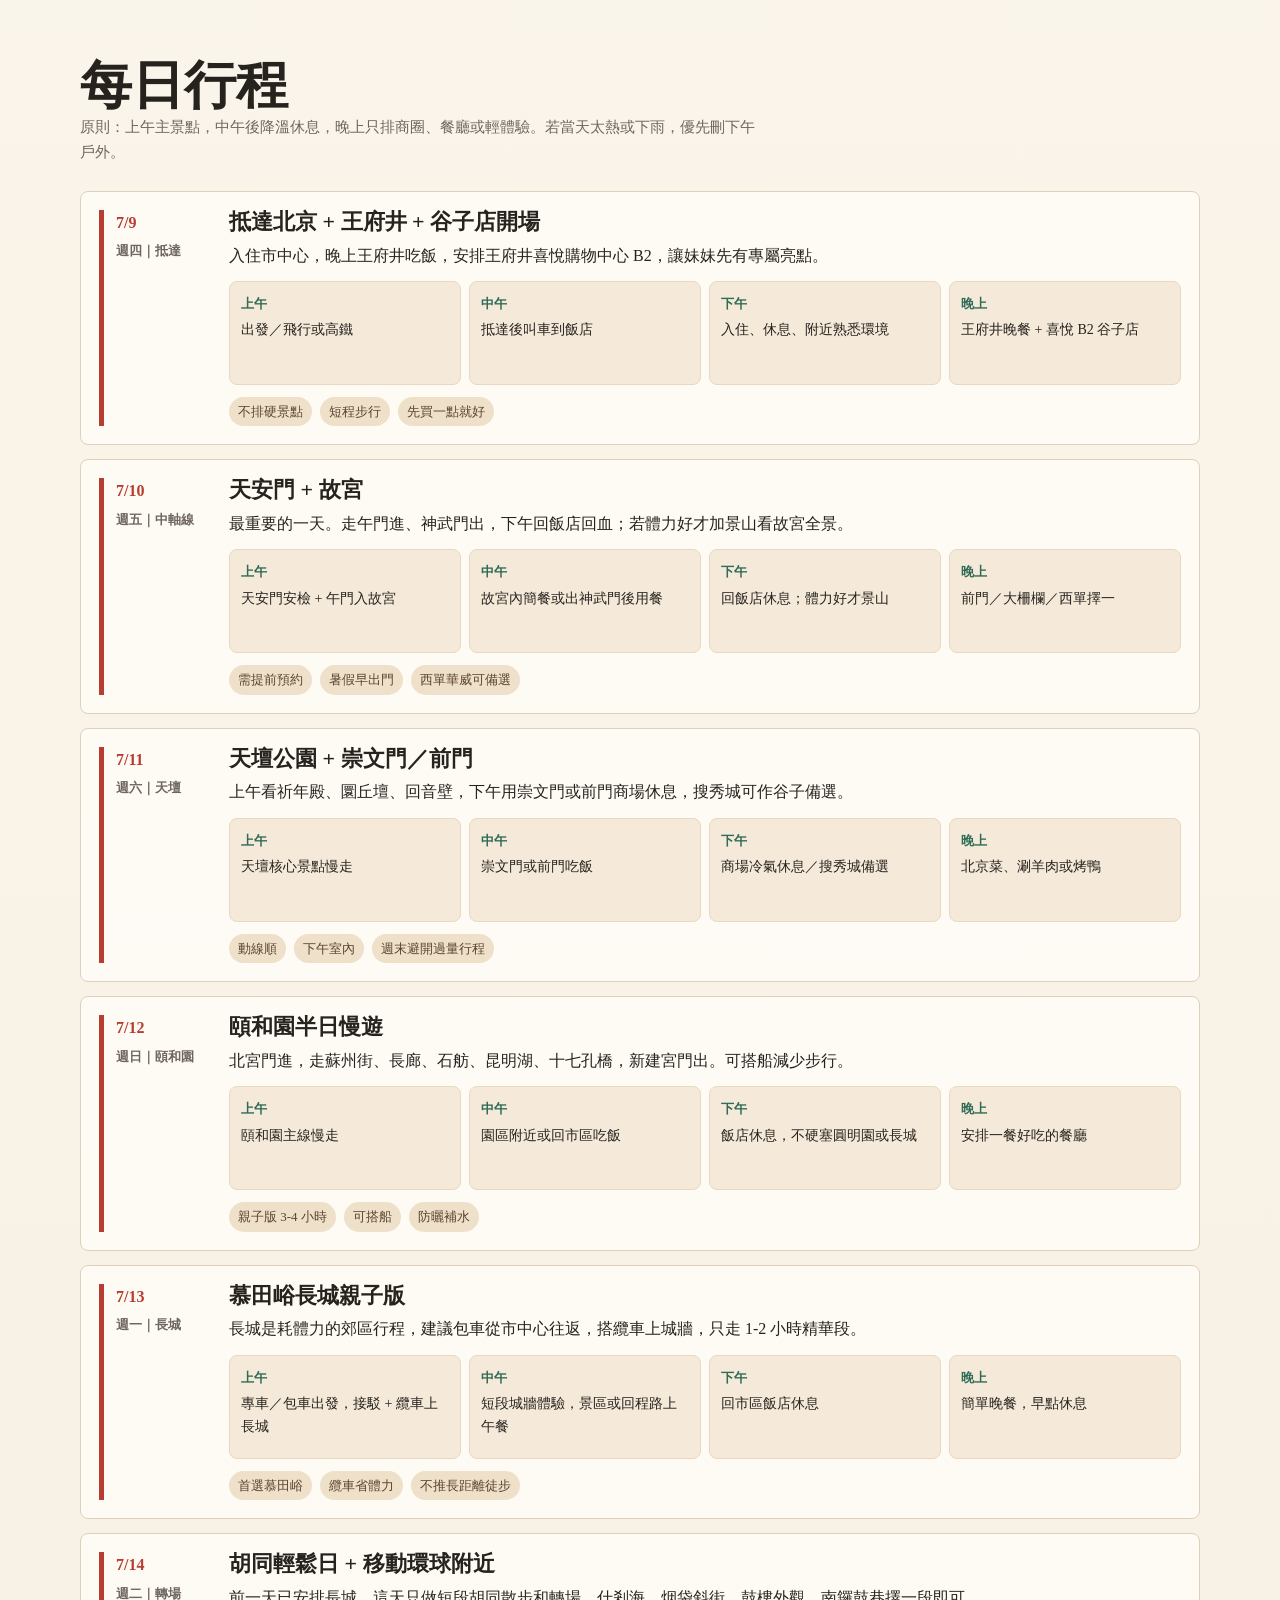
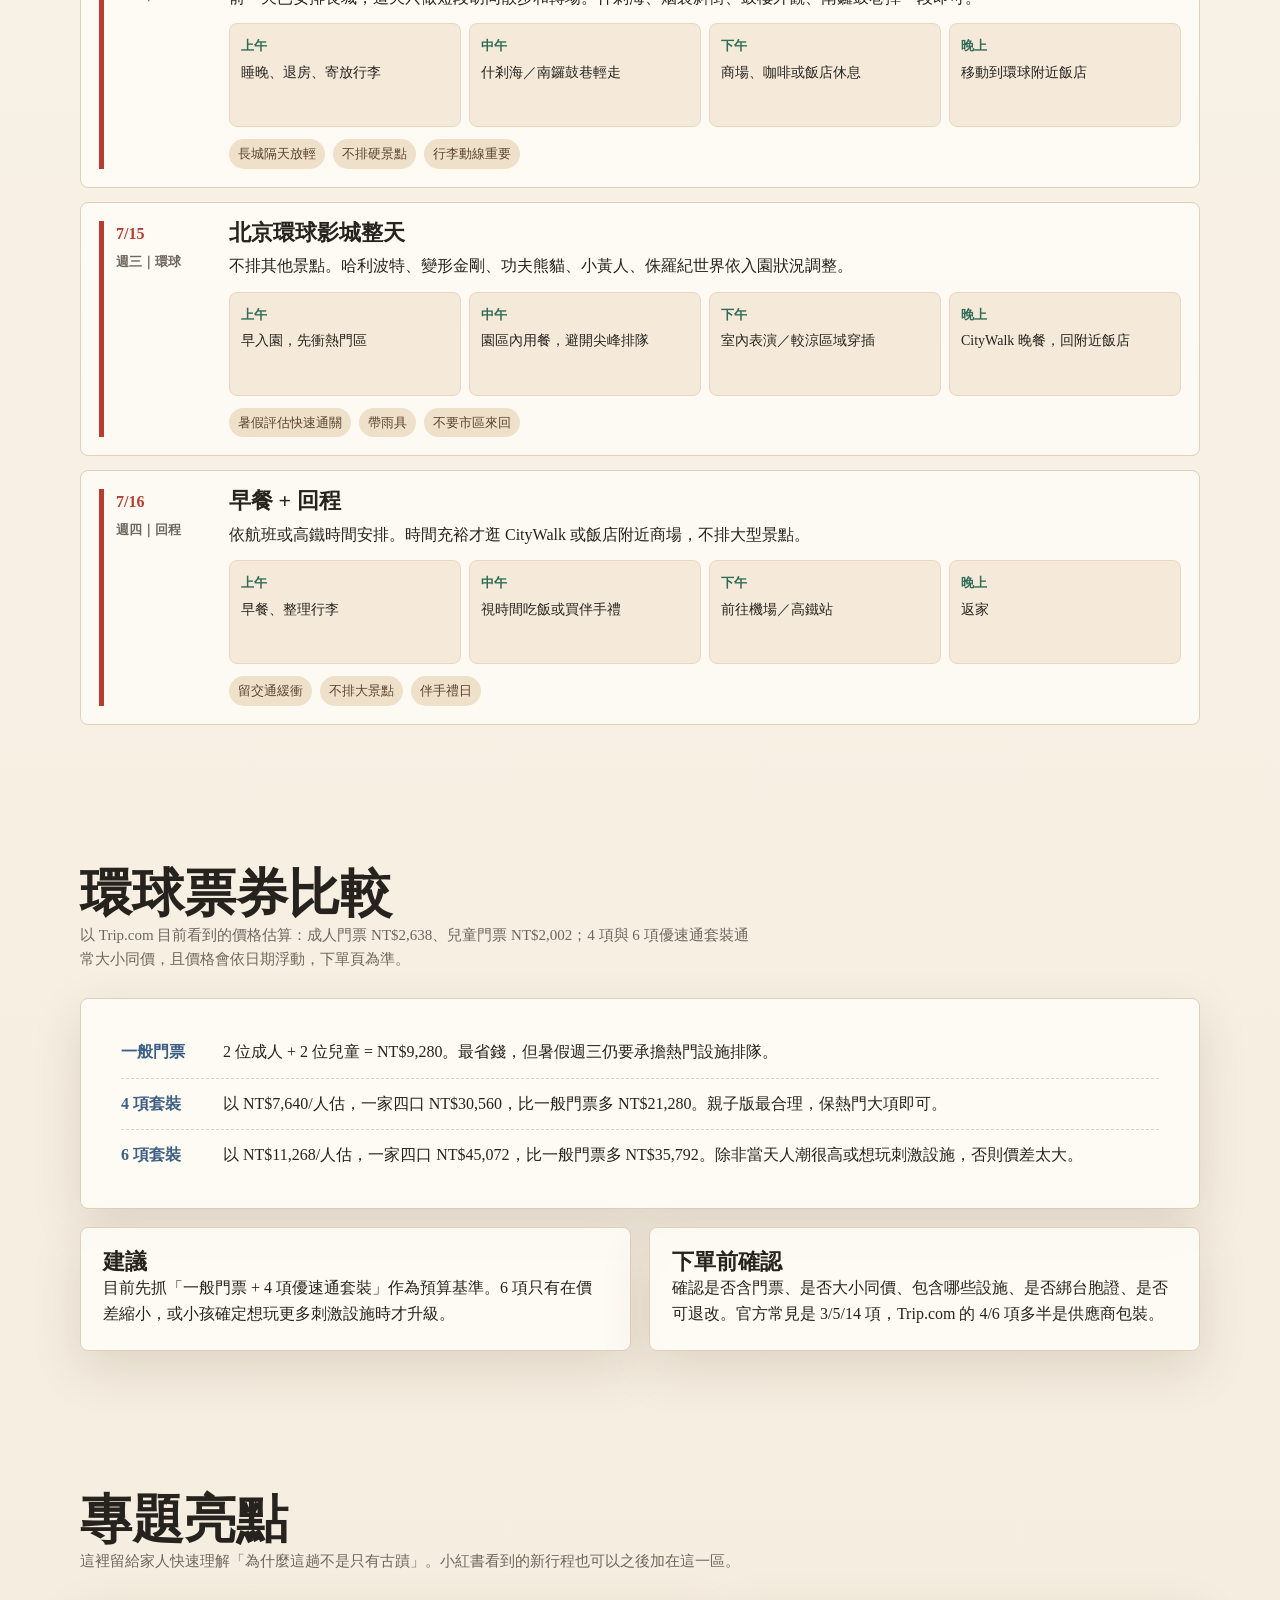
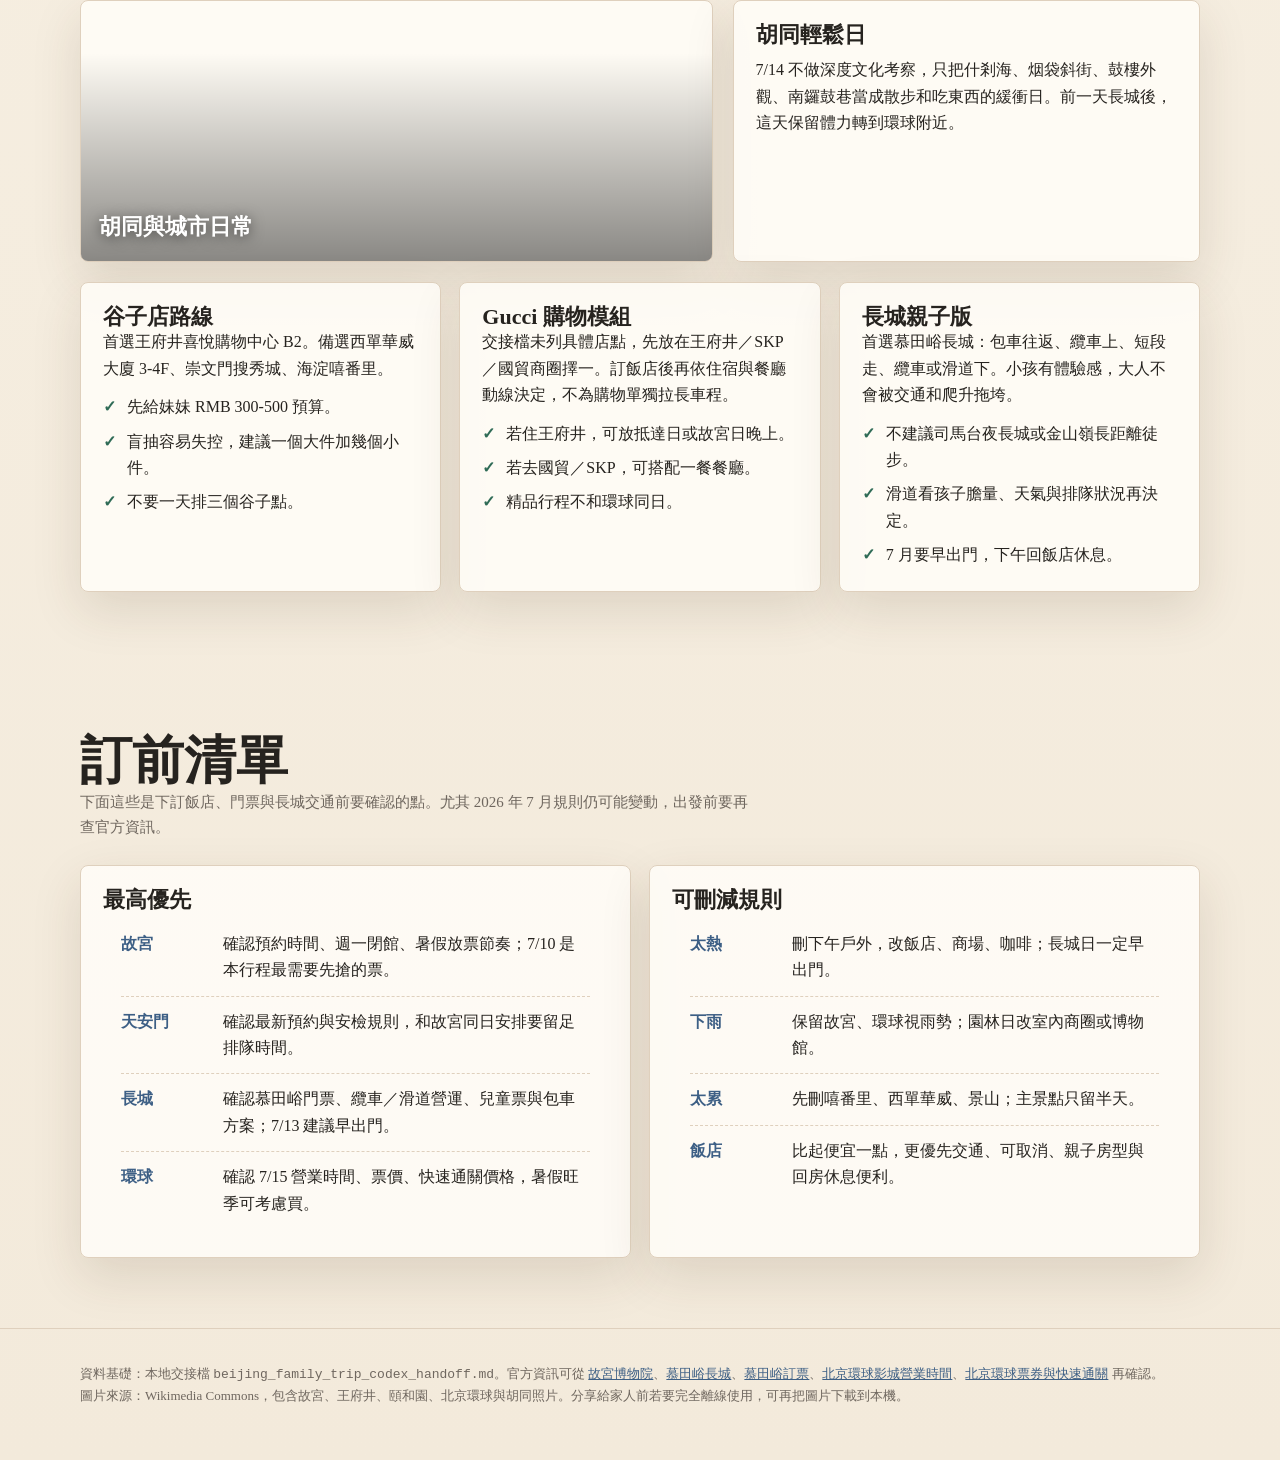
==== commit 2446f4da: "Add Beijing trip cost summary" ====
--- a/2026-beijing-family-trip/index.html
+++ b/2026-beijing-family-trip/index.html
@@ -318,6 +318,30 @@
       font-size: 15px;
     }
 
+    table.budget {
+      width: 100%;
+      border-collapse: collapse;
+      background: rgba(255,253,248,.88);
+      border: 1px solid var(--line);
+      border-radius: 8px;
+      overflow: hidden;
+      box-shadow: var(--shadow);
+    }
+
+    .budget th,
+    .budget td {
+      border: 1px solid var(--line);
+      padding: 12px;
+      text-align: left;
+      vertical-align: top;
+      font-size: 14px;
+    }
+
+    .budget th {
+      background: #f5ead9;
+      color: var(--green);
+    }
+
     footer {
       padding: 34px 0 54px;
       border-top: 1px solid var(--line);
@@ -366,6 +390,7 @@
   <nav>
     <div class="wrap">
       <a href="#overview">總覽</a>
+      <a href="#costs">費用支出</a>
       <a href="#maps">路線地圖</a>
       <a href="#hotel">住宿策略</a>
       <a href="#route">每日行程</a>
@@ -407,6 +432,41 @@
             </div>
           </article>
         </div>
+      </div>
+    </section>
+
+    <section id="costs">
+      <div class="wrap">
+        <div class="section-head">
+          <div>
+            <h2>費用支出</h2>
+            <p class="note">目前總額約 NT$119,476。已支付：機票、住宿。尚未下訂：北京環球票券。住宿逐晚金額相加為 NT$41,769，與暫定總額 NT$40,773 差 NT$996，待對帳。</p>
+          </div>
+        </div>
+        <table class="budget">
+          <tr><th>類別</th><th>金額</th><th>付款狀態</th><th>備註</th></tr>
+          <tr><td>北京機票</td><td>NT$44,459</td><td>已支付</td><td>3 人費用：Mike + 兩個小孩；Kelly 另用換票。去程 7/9 15:25-18:50；回程 7/16 20:20-23:40。</td></tr>
+          <tr><td>北京住宿</td><td>NT$40,773</td><td>已支付</td><td>總金額暫定；逐晚明細加總待對帳。</td></tr>
+          <tr><td>北京環球</td><td>NT$34,244</td><td>尚未下訂</td><td>Trip.com 暫抓 5 項優速通 + 導覽服務 +《不可馴服》演出觀賞位。</td></tr>
+          <tr><td>總計</td><td>約 NT$119,476</td><td>部分已支付</td><td>機票 NT$44,459 + 住宿 NT$40,773 + 環球 NT$34,244。</td></tr>
+        </table>
+        <div style="height:18px"></div>
+        <table class="budget">
+          <tr><th>日期</th><th>飯店</th><th>金額</th><th>早餐</th><th>取消期限</th><th>行程備註</th></tr>
+          <tr><td>7/9 週四</td><td>北京同潤飯店</td><td>NT$4,297</td><td>含早餐</td><td>7/9 18:00 前</td><td>王府井 + 谷子店開場</td></tr>
+          <tr><td>7/10 週五</td><td>北京同潤飯店</td><td>NT$4,297</td><td>含早餐</td><td>7/9 18:00 前</td><td>天安門 + 故宮</td></tr>
+          <tr><td>7/11 週六</td><td>北京同潤飯店</td><td>NT$4,297</td><td>含早餐</td><td>7/9 18:00 前</td><td>天壇公園 + 崇文門／前門</td></tr>
+          <tr><td>7/12 週日</td><td>北京粵財 JW 萬豪飯店</td><td>NT$7,602</td><td>含早餐</td><td>7/11 23:59 前</td><td>頤和園半日慢遊＋胡同輕鬆日</td></tr>
+          <tr><td>7/13 週一</td><td>北京粵財 JW 萬豪飯店</td><td>NT$7,602</td><td>含早餐</td><td>7/11 23:59 前</td><td>慕田峪長城親子版</td></tr>
+          <tr><td>7/14 週二</td><td>環球影城大飯店</td><td>NT$9,251</td><td>不含早餐</td><td>7/12 14:00 前</td><td>15:00 入住；隔天 08:30 入園</td></tr>
+          <tr><td>7/15 週三</td><td>北京通州環球度假區麗柏飯店</td><td>NT$4,423</td><td>未標早餐</td><td>7/15 12:00 前</td><td>20:00 離開環球後接駁入住</td></tr>
+        </table>
+        <div style="height:18px"></div>
+        <table class="budget">
+          <tr><th>平台</th><th>成人</th><th>兒童</th><th>一家四口</th><th>內容</th></tr>
+          <tr><td>Trip.com</td><td>NT$8,808 × 2</td><td>NT$8,314 × 2</td><td>NT$34,244</td><td>5 項優速通 + 導覽服務 +《不可馴服》演出觀賞位</td></tr>
+          <tr><td>Klook</td><td>NT$8,881 × 2</td><td>NT$8,015 × 2</td><td>NT$33,792</td><td>內容需下訂前再次確認是否同 Trip.com</td></tr>
+        </table>
       </div>
     </section>
 
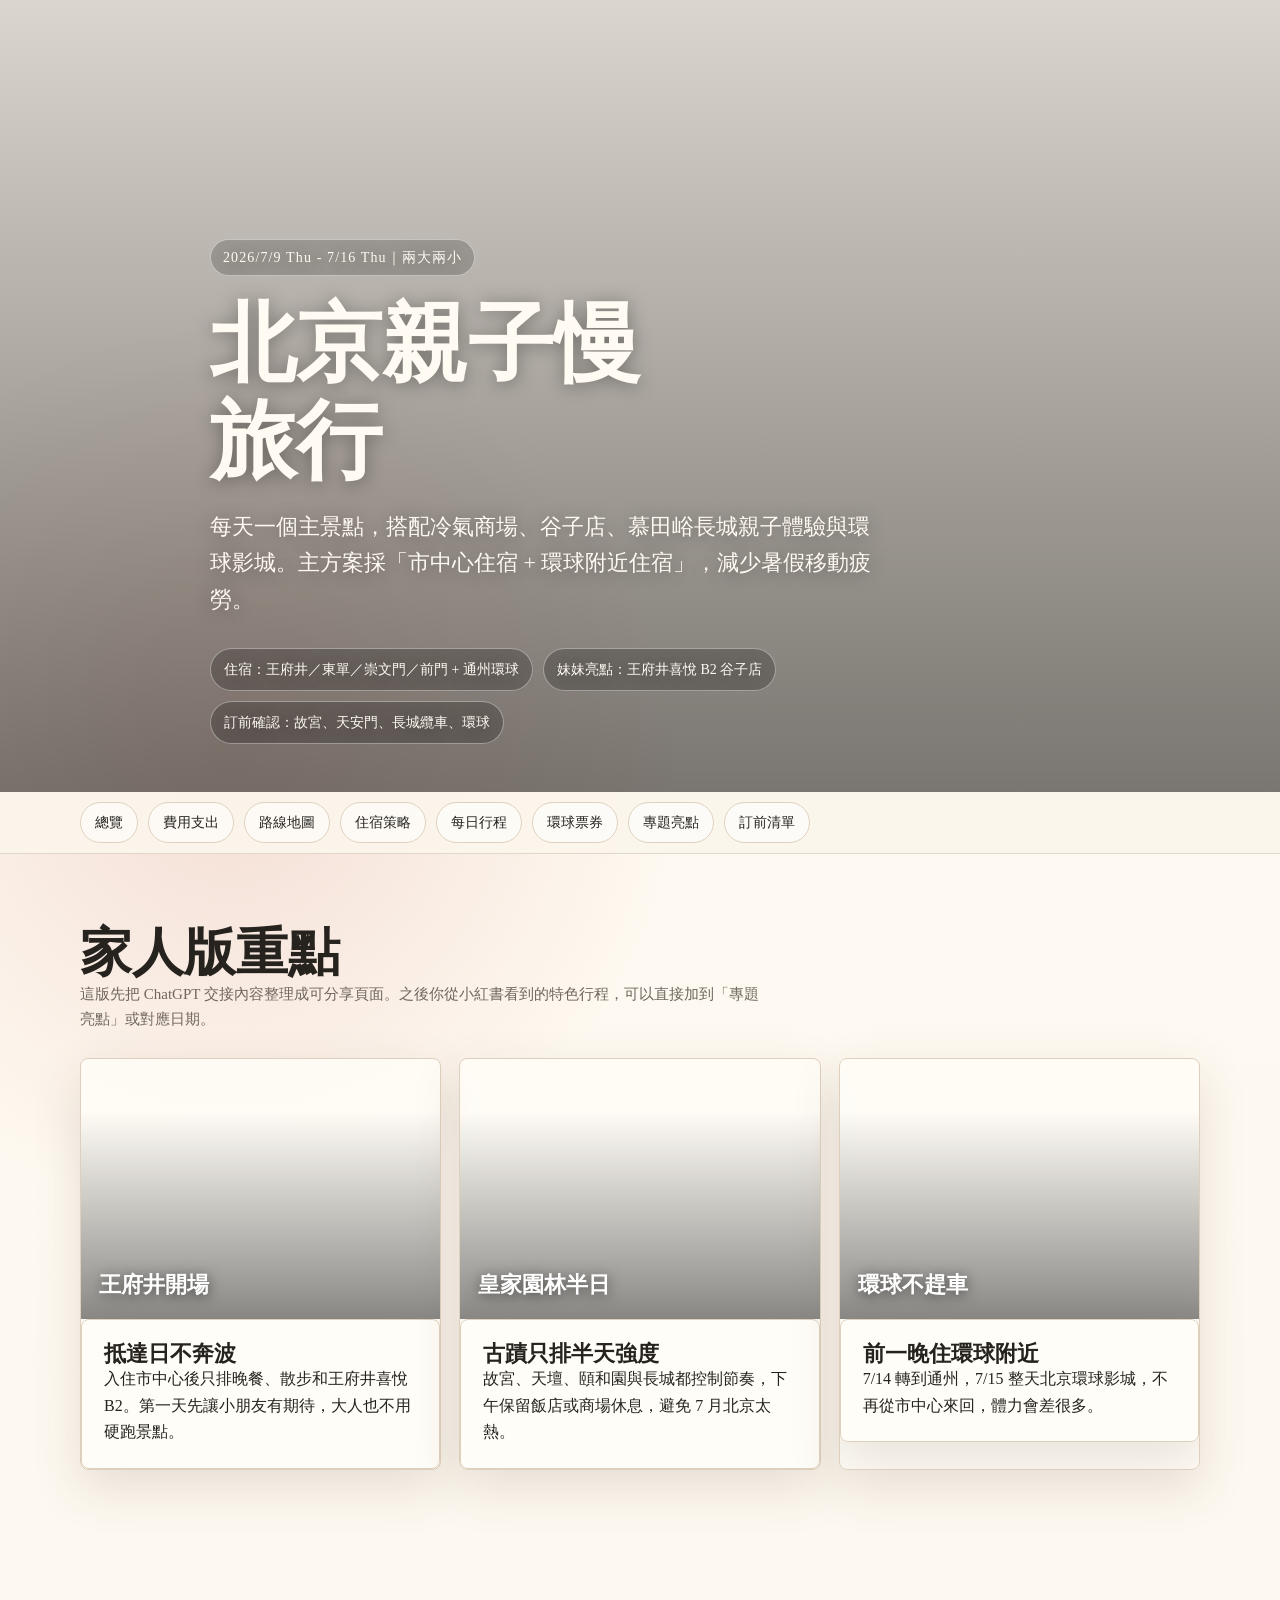
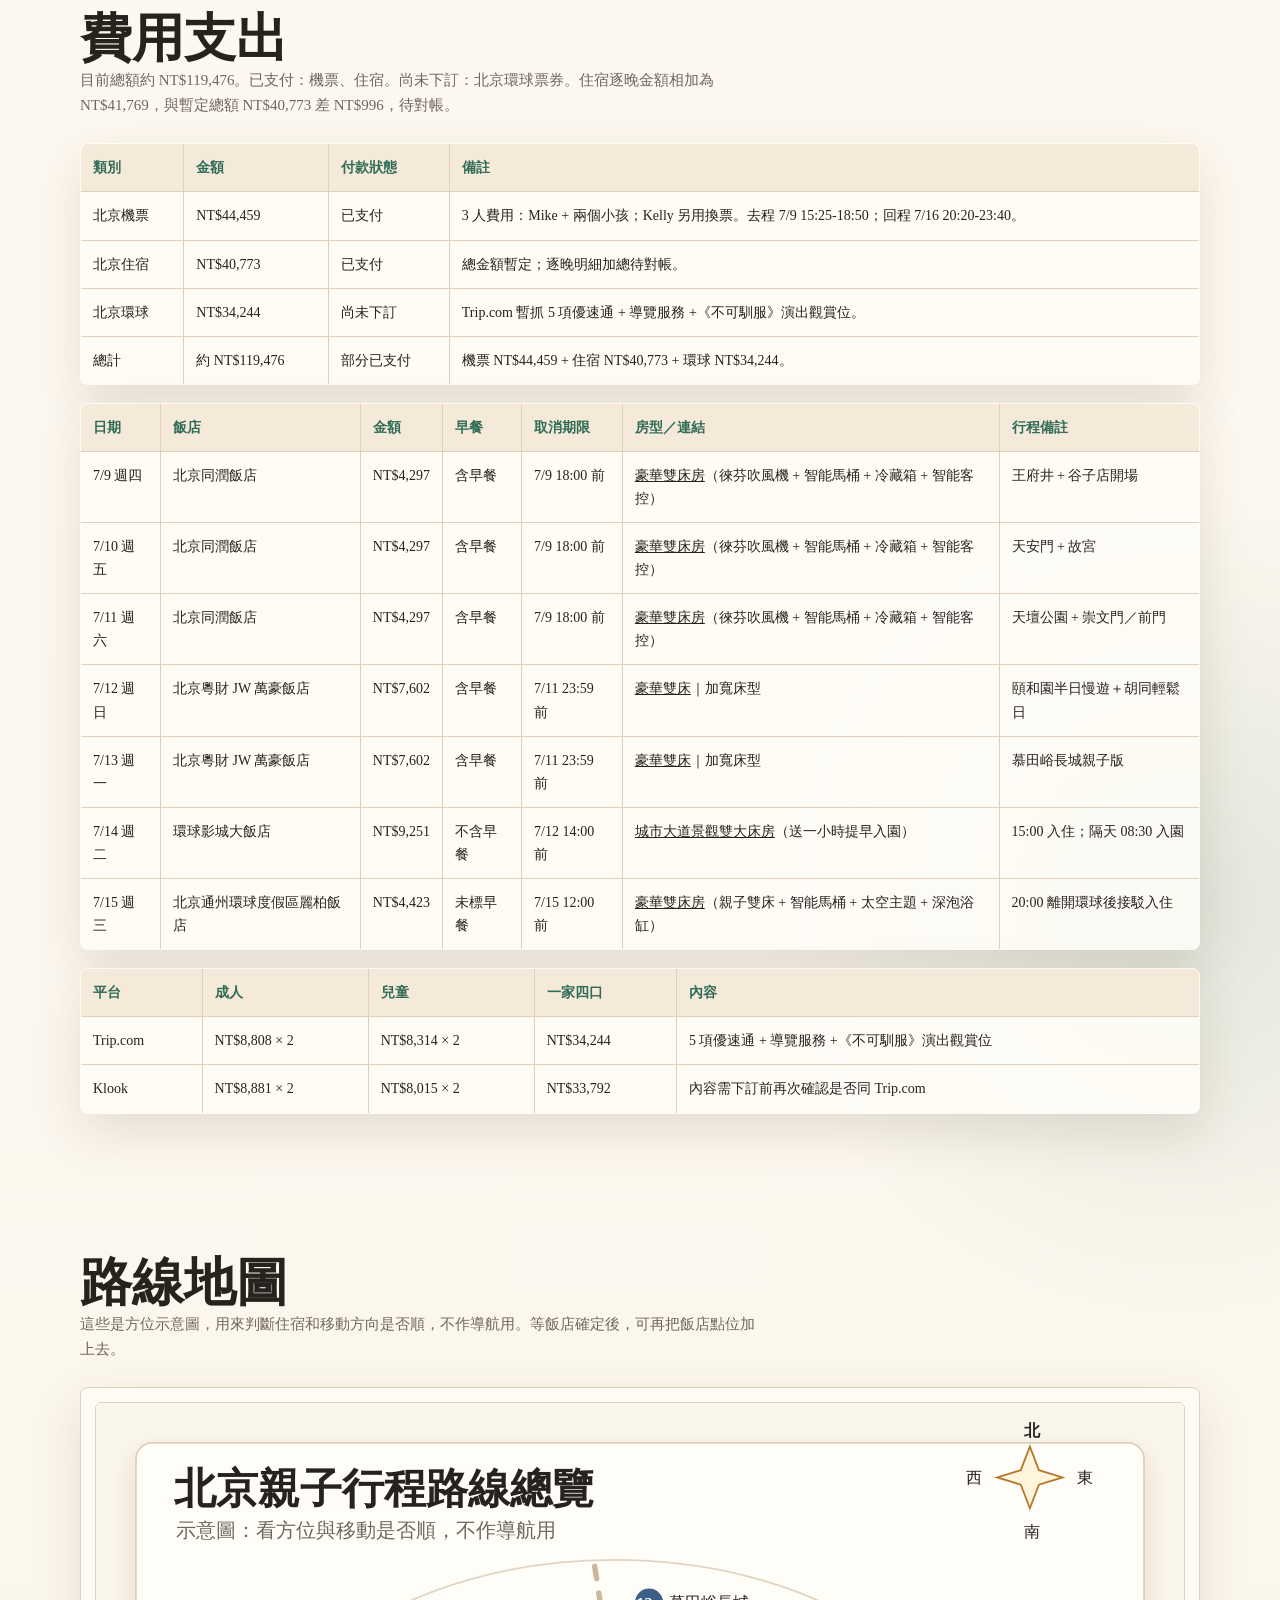
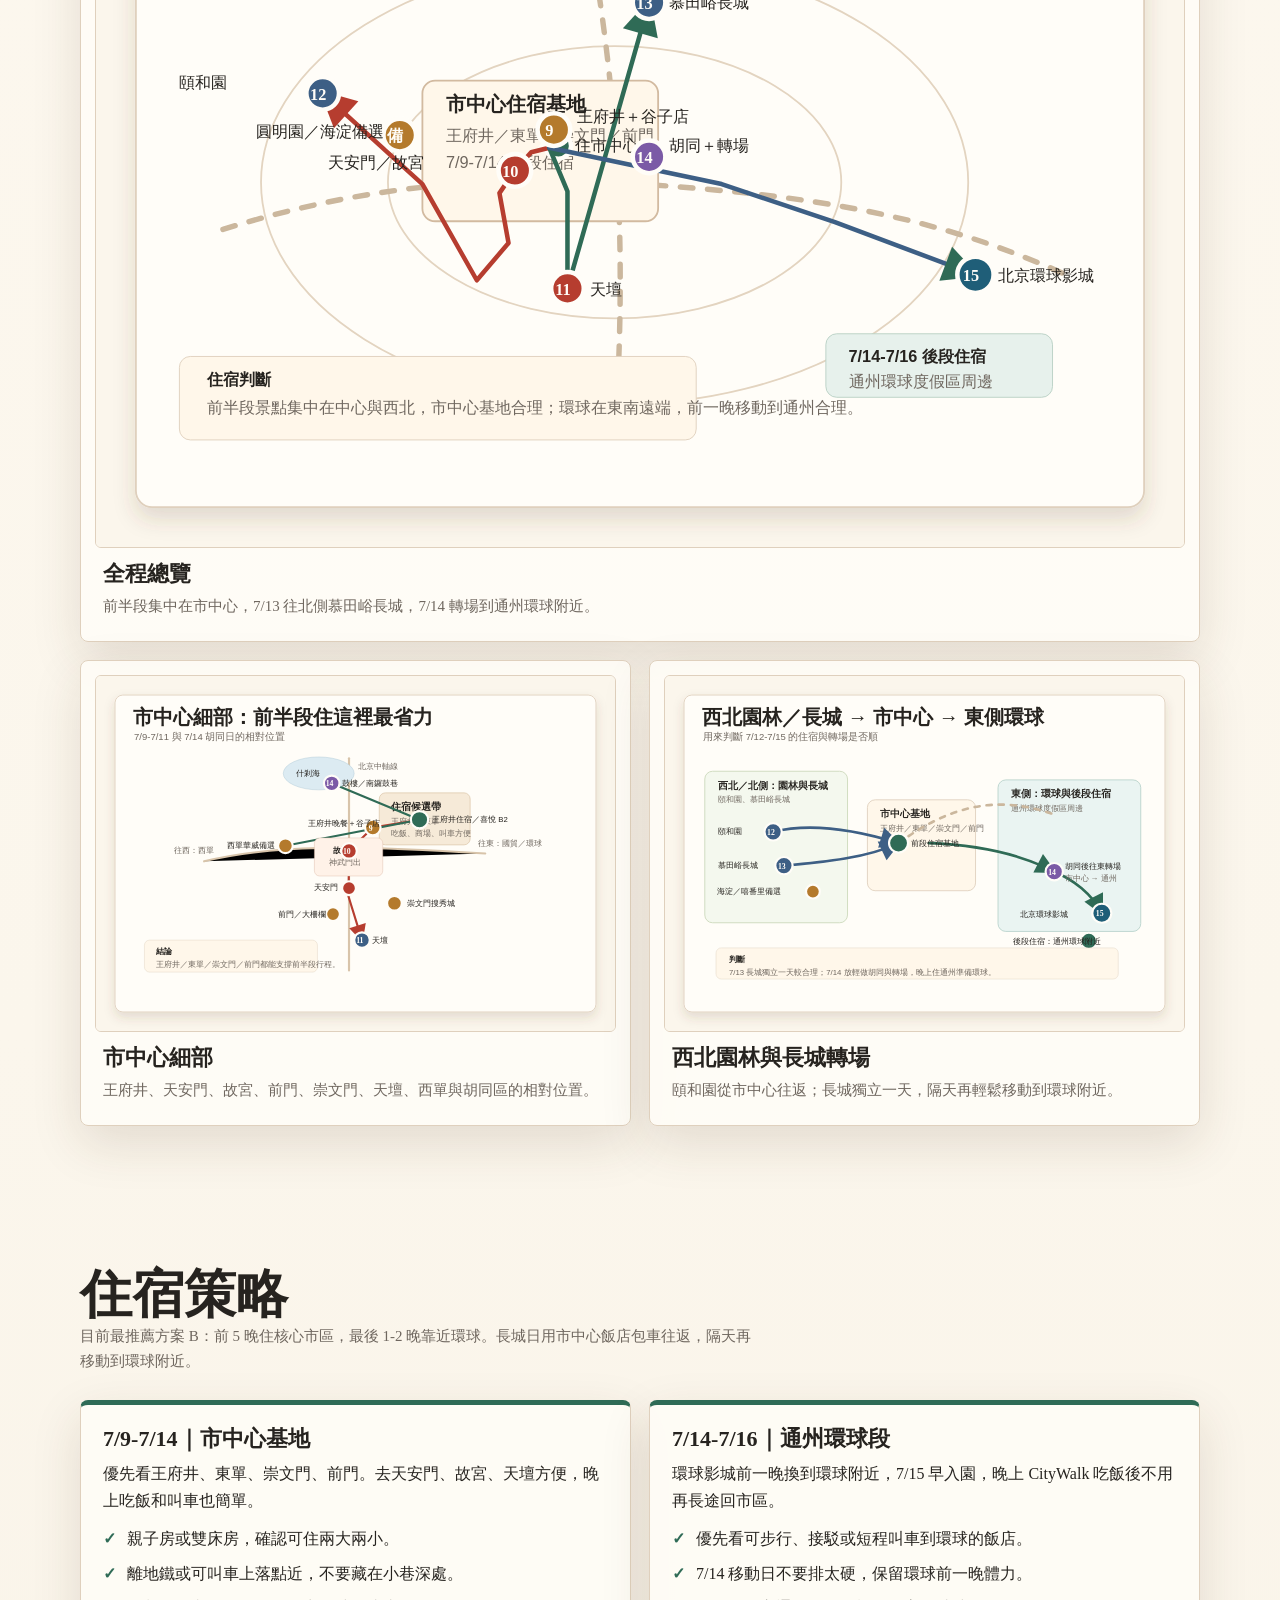
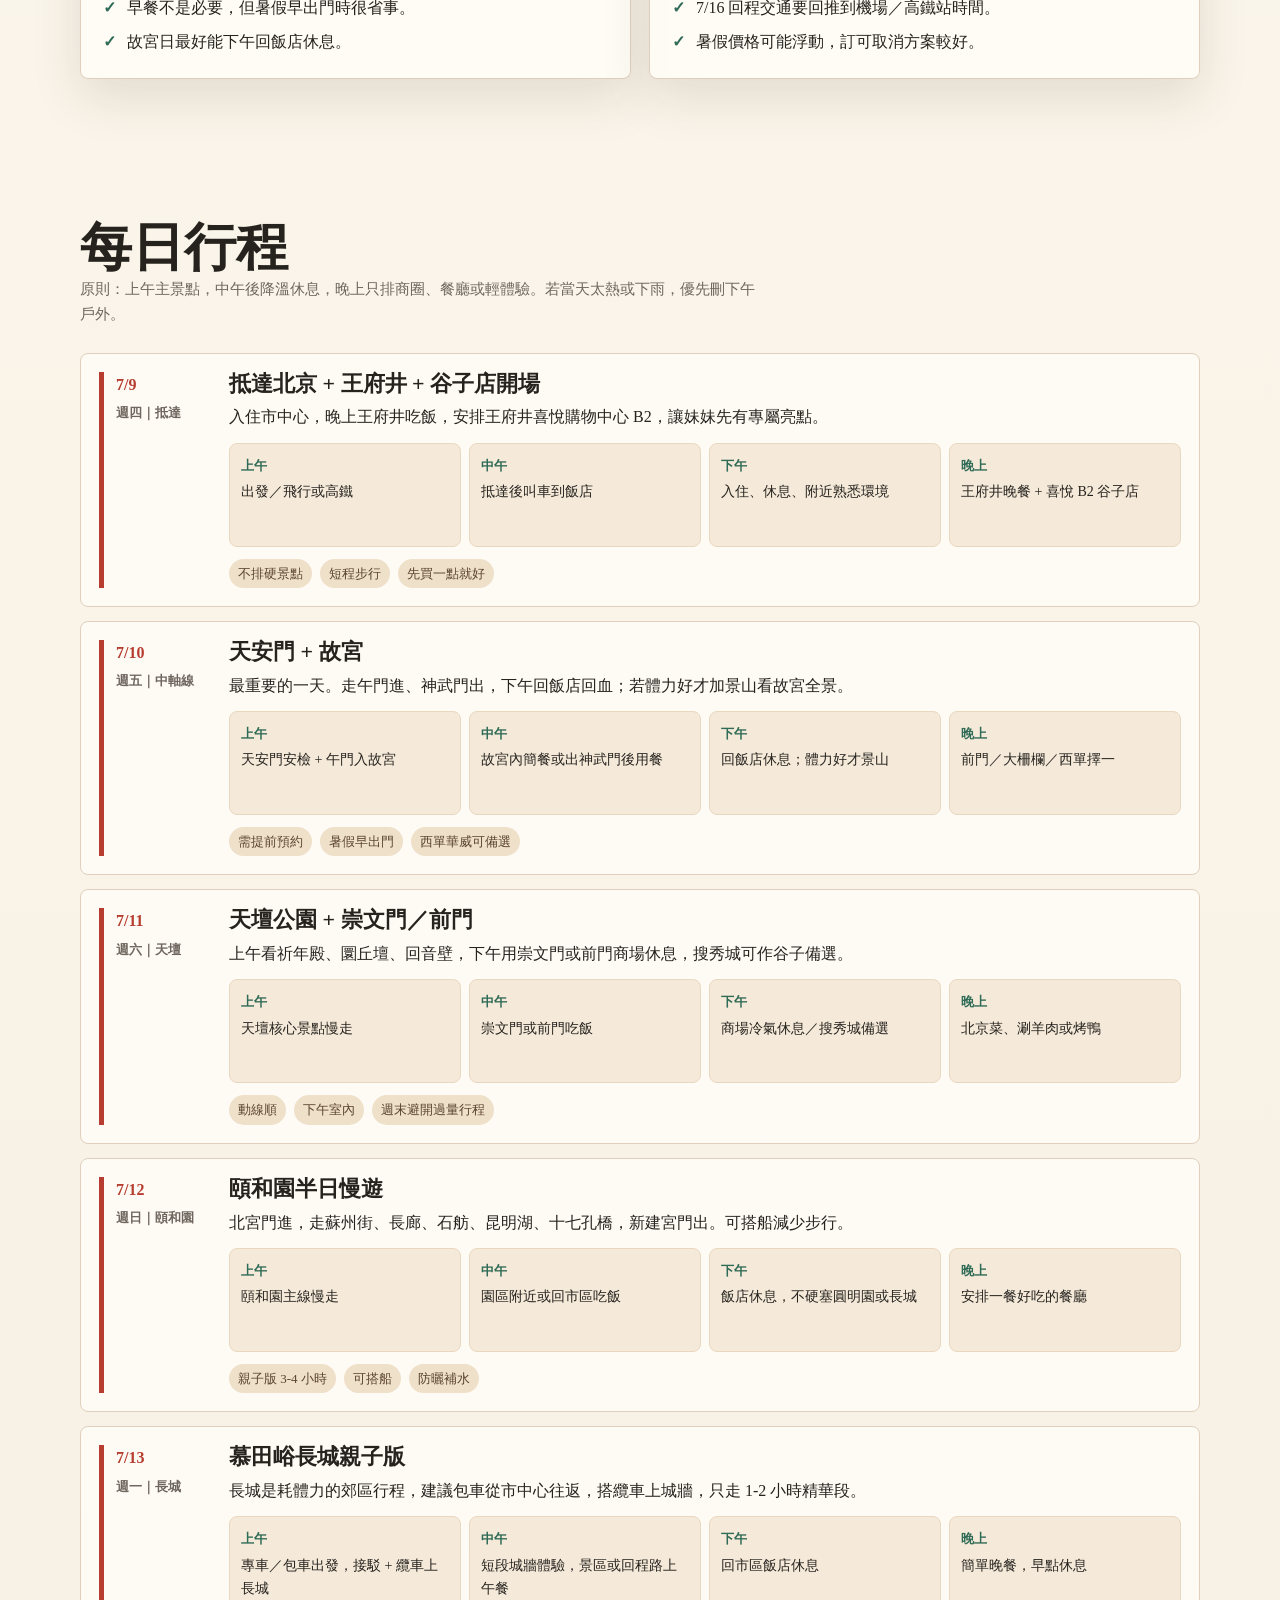
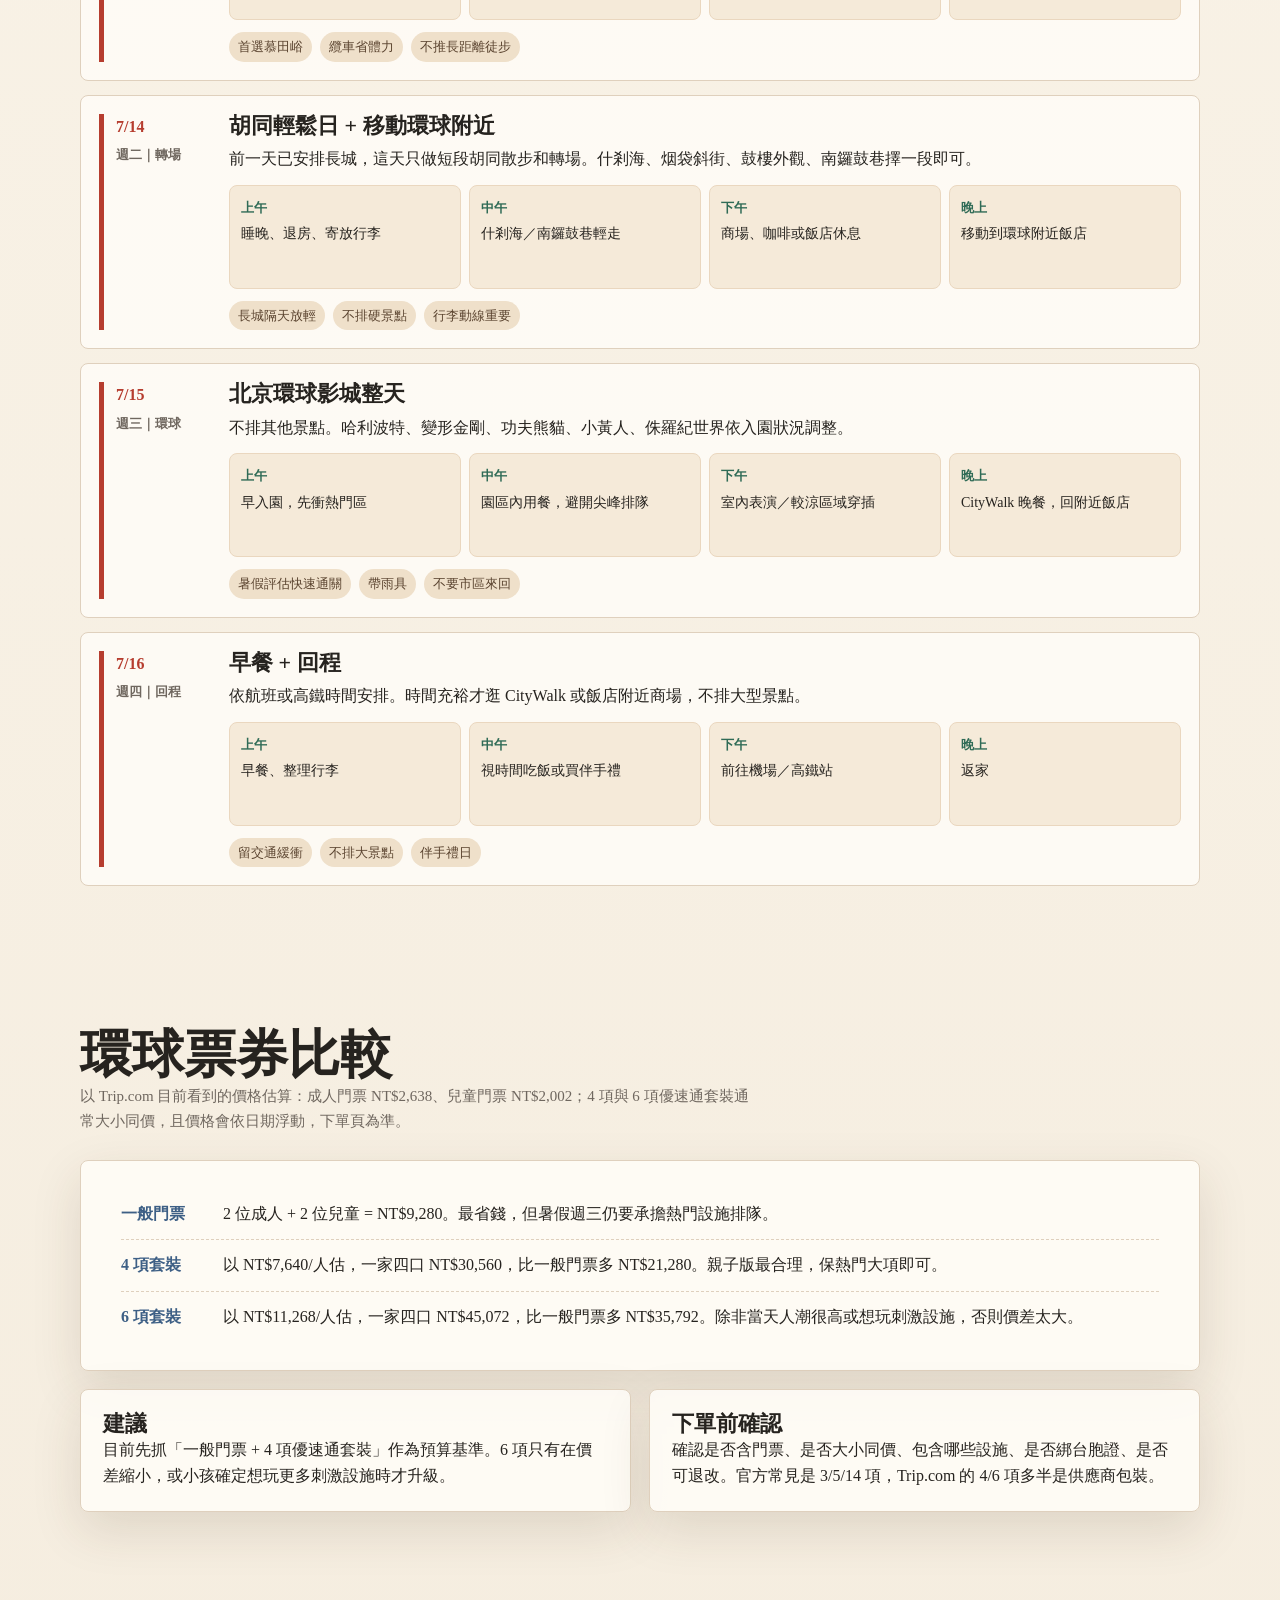
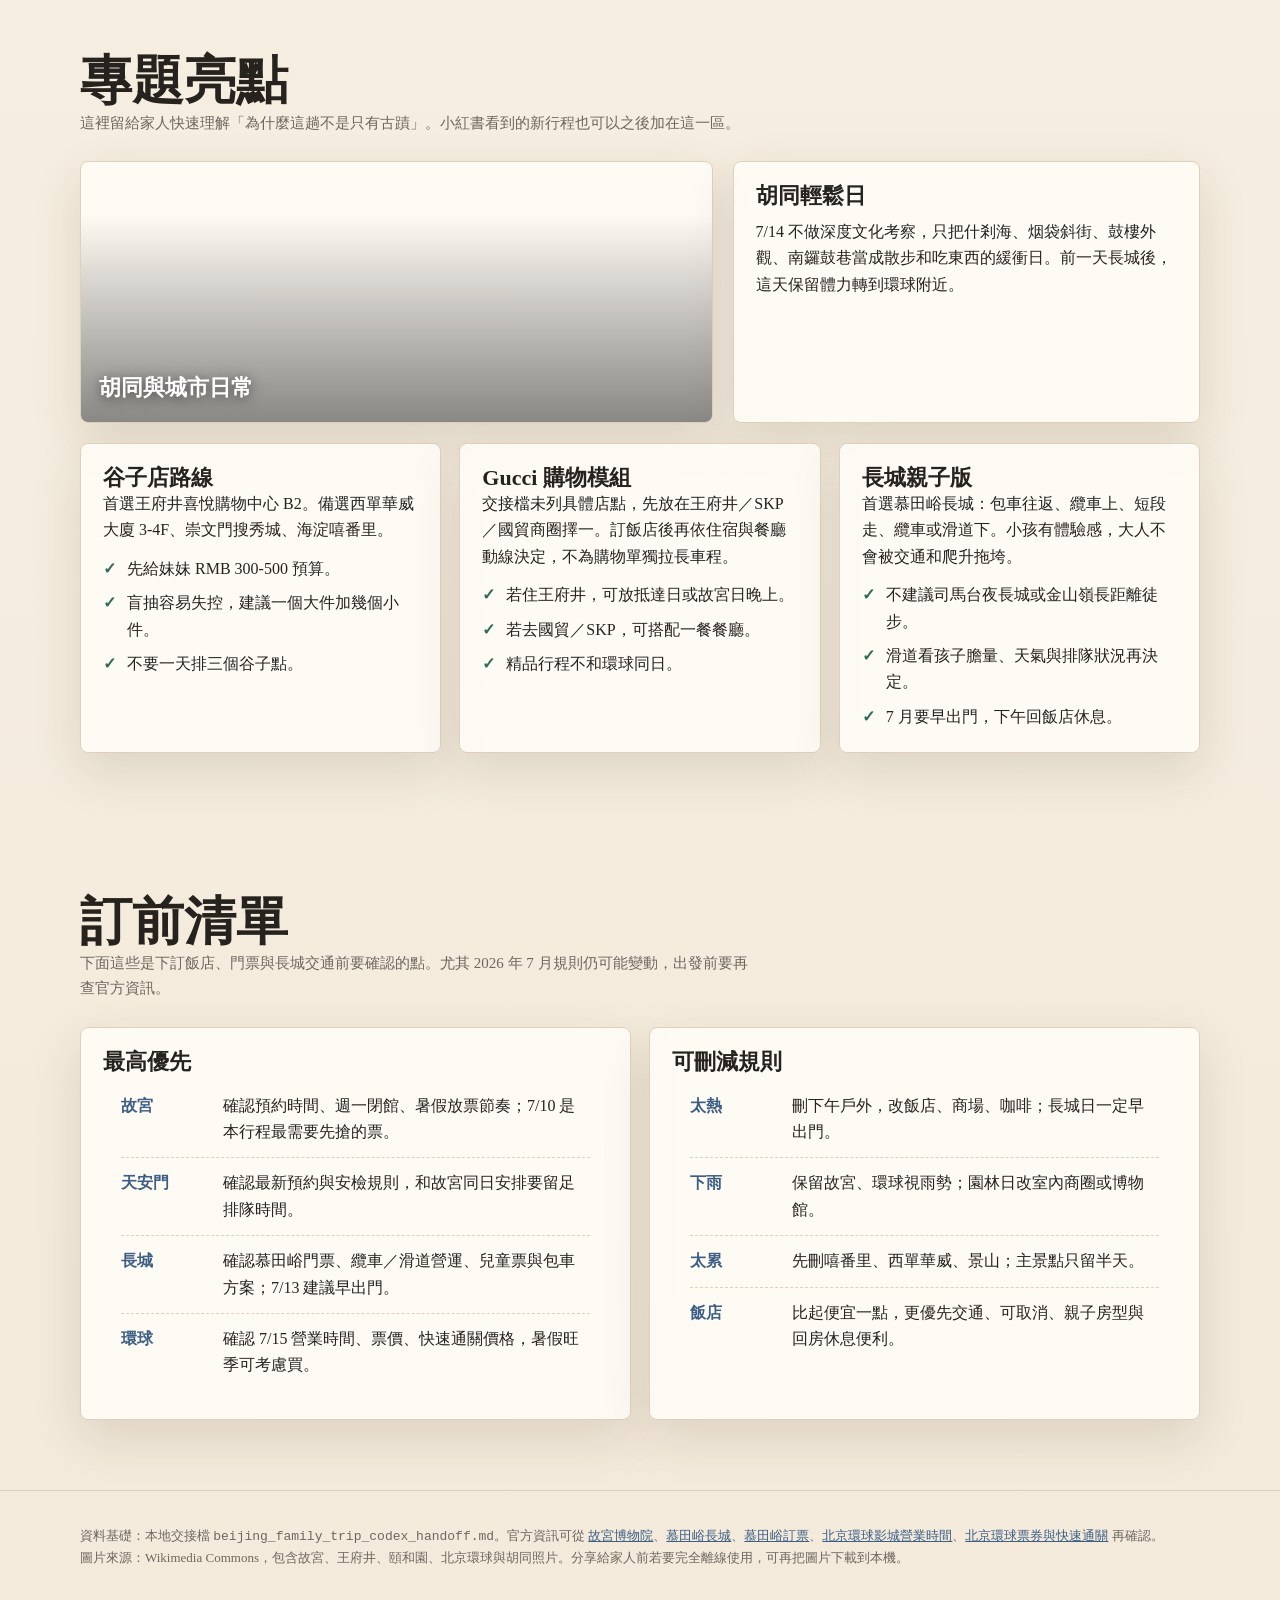
==== commit 64c36555: "Add hotel room links" ====
--- a/2026-beijing-family-trip/index.html
+++ b/2026-beijing-family-trip/index.html
@@ -452,14 +452,14 @@
         </table>
         <div style="height:18px"></div>
         <table class="budget">
-          <tr><th>日期</th><th>飯店</th><th>金額</th><th>早餐</th><th>取消期限</th><th>行程備註</th></tr>
-          <tr><td>7/9 週四</td><td>北京同潤飯店</td><td>NT$4,297</td><td>含早餐</td><td>7/9 18:00 前</td><td>王府井 + 谷子店開場</td></tr>
-          <tr><td>7/10 週五</td><td>北京同潤飯店</td><td>NT$4,297</td><td>含早餐</td><td>7/9 18:00 前</td><td>天安門 + 故宮</td></tr>
-          <tr><td>7/11 週六</td><td>北京同潤飯店</td><td>NT$4,297</td><td>含早餐</td><td>7/9 18:00 前</td><td>天壇公園 + 崇文門／前門</td></tr>
-          <tr><td>7/12 週日</td><td>北京粵財 JW 萬豪飯店</td><td>NT$7,602</td><td>含早餐</td><td>7/11 23:59 前</td><td>頤和園半日慢遊＋胡同輕鬆日</td></tr>
-          <tr><td>7/13 週一</td><td>北京粵財 JW 萬豪飯店</td><td>NT$7,602</td><td>含早餐</td><td>7/11 23:59 前</td><td>慕田峪長城親子版</td></tr>
-          <tr><td>7/14 週二</td><td>環球影城大飯店</td><td>NT$9,251</td><td>不含早餐</td><td>7/12 14:00 前</td><td>15:00 入住；隔天 08:30 入園</td></tr>
-          <tr><td>7/15 週三</td><td>北京通州環球度假區麗柏飯店</td><td>NT$4,423</td><td>未標早餐</td><td>7/15 12:00 前</td><td>20:00 離開環球後接駁入住</td></tr>
+          <tr><th>日期</th><th>飯店</th><th>金額</th><th>早餐</th><th>取消期限</th><th>房型／連結</th><th>行程備註</th></tr>
+          <tr><td>7/9 週四</td><td>北京同潤飯店</td><td>NT$4,297</td><td>含早餐</td><td>7/9 18:00 前</td><td><a href="https://www.trip.com/w/QhMbWrGuCV2">豪華雙床房</a>（徠芬吹風機 + 智能馬桶 + 冷藏箱 + 智能客控）</td><td>王府井 + 谷子店開場</td></tr>
+          <tr><td>7/10 週五</td><td>北京同潤飯店</td><td>NT$4,297</td><td>含早餐</td><td>7/9 18:00 前</td><td><a href="https://www.trip.com/w/QhMbWrGuCV2">豪華雙床房</a>（徠芬吹風機 + 智能馬桶 + 冷藏箱 + 智能客控）</td><td>天安門 + 故宮</td></tr>
+          <tr><td>7/11 週六</td><td>北京同潤飯店</td><td>NT$4,297</td><td>含早餐</td><td>7/9 18:00 前</td><td><a href="https://www.trip.com/w/QhMbWrGuCV2">豪華雙床房</a>（徠芬吹風機 + 智能馬桶 + 冷藏箱 + 智能客控）</td><td>天壇公園 + 崇文門／前門</td></tr>
+          <tr><td>7/12 週日</td><td>北京粵財 JW 萬豪飯店</td><td>NT$7,602</td><td>含早餐</td><td>7/11 23:59 前</td><td><a href="https://www.trip.com/w/21xYnaIuCV2">豪華雙床</a>｜加寬床型</td><td>頤和園半日慢遊＋胡同輕鬆日</td></tr>
+          <tr><td>7/13 週一</td><td>北京粵財 JW 萬豪飯店</td><td>NT$7,602</td><td>含早餐</td><td>7/11 23:59 前</td><td><a href="https://www.trip.com/w/21xYnaIuCV2">豪華雙床</a>｜加寬床型</td><td>慕田峪長城親子版</td></tr>
+          <tr><td>7/14 週二</td><td>環球影城大飯店</td><td>NT$9,251</td><td>不含早餐</td><td>7/12 14:00 前</td><td><a href="https://www.trip.com/w/XoT4riJuCV2">城市大道景觀雙大床房</a>（送一小時提早入園）</td><td>15:00 入住；隔天 08:30 入園</td></tr>
+          <tr><td>7/15 週三</td><td>北京通州環球度假區麗柏飯店</td><td>NT$4,423</td><td>未標早餐</td><td>7/15 12:00 前</td><td><a href="https://www.trip.com/w/u7ApoCLuCV2">豪華雙床房</a>（親子雙床 + 智能馬桶 + 太空主題 + 深泡浴缸）</td><td>20:00 離開環球後接駁入住</td></tr>
         </table>
         <div style="height:18px"></div>
         <table class="budget">
